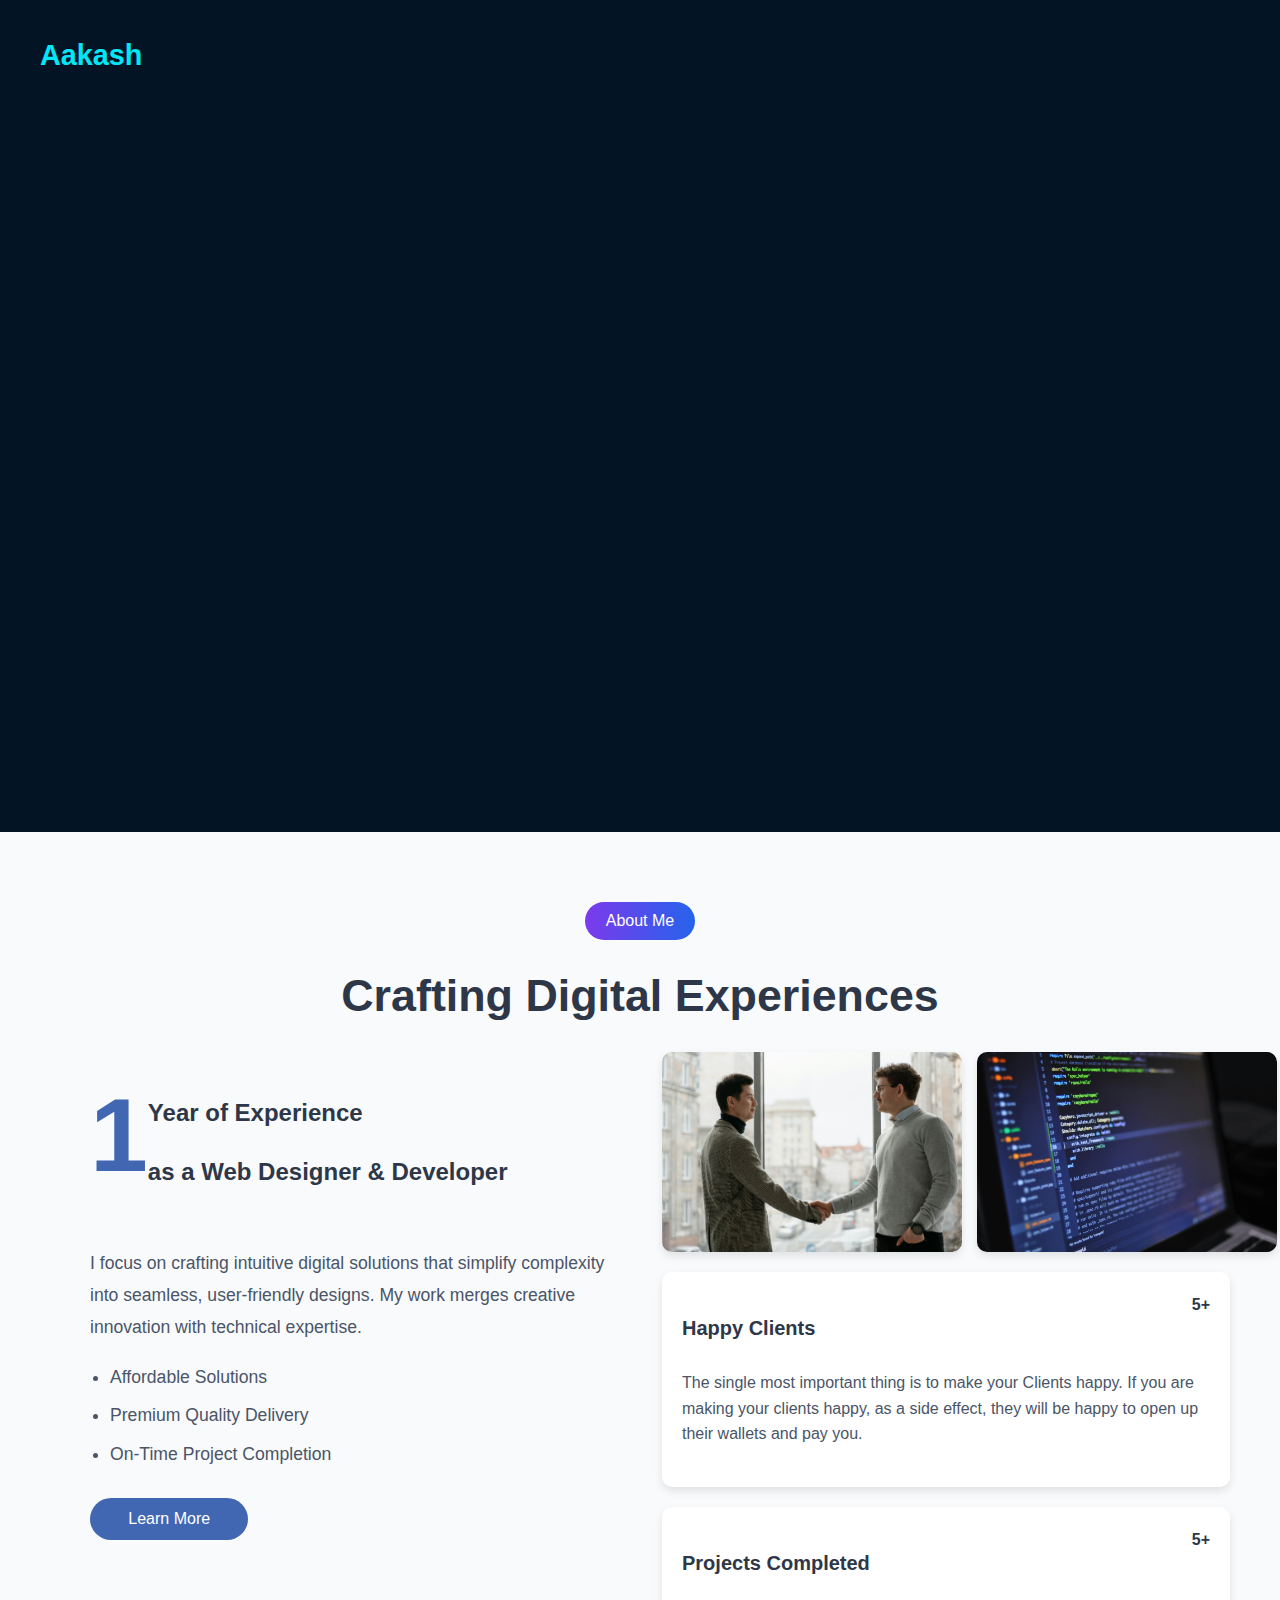
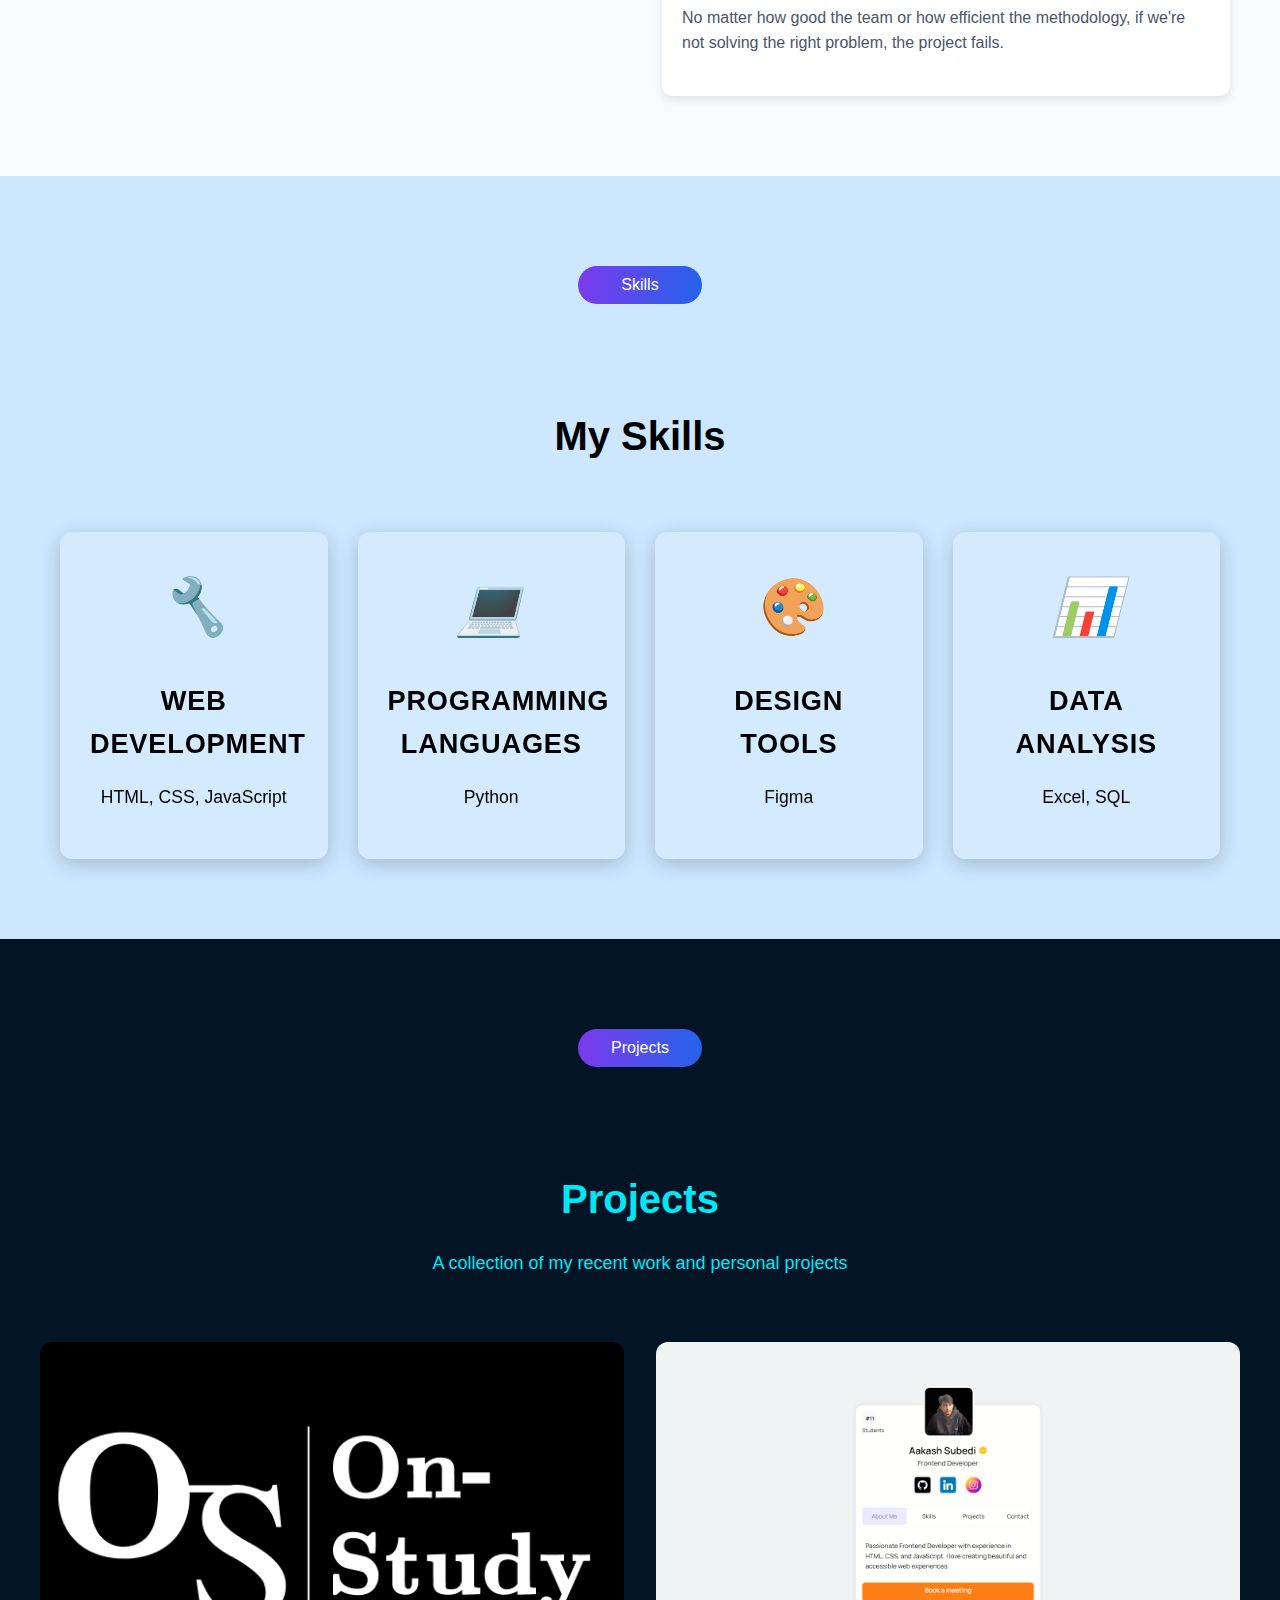
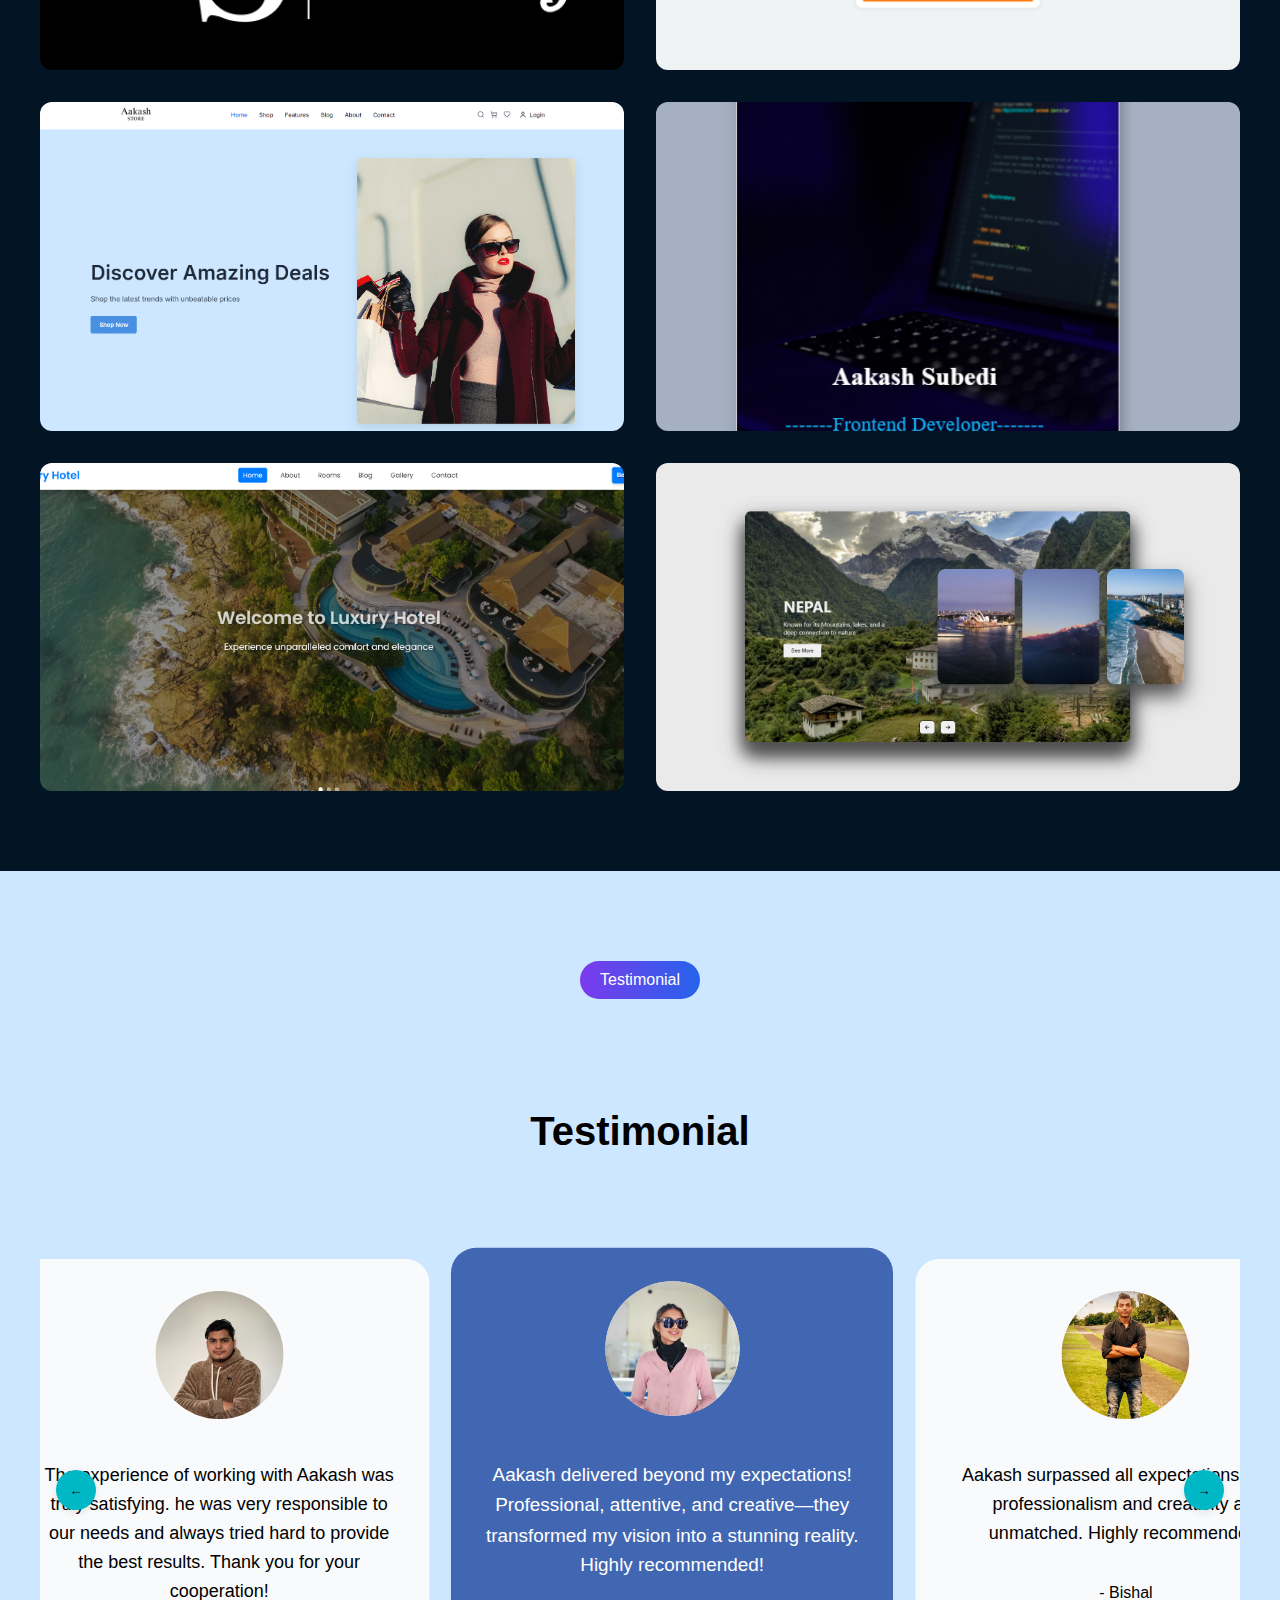
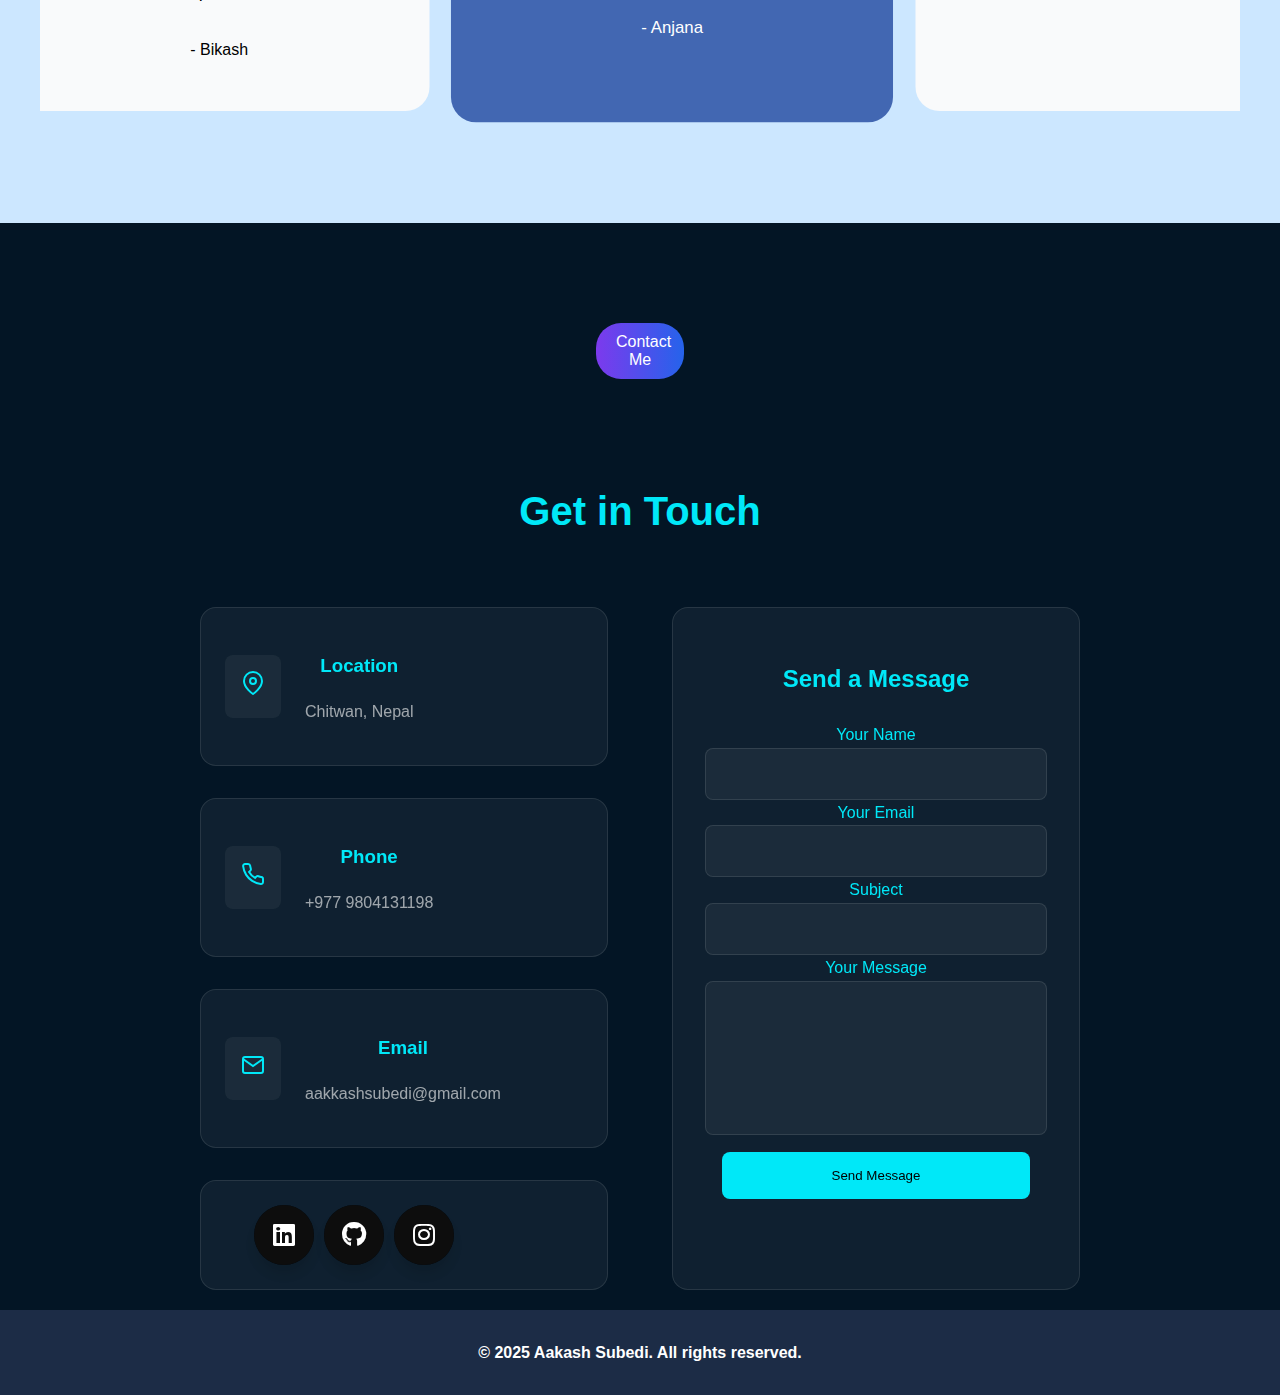
==== index.html @ f98162eb "update project3" ====
<!DOCTYPE html>
<html lang="en">

<head>
    <meta charset="UTF-8">
    <meta name="viewport" content="width=device-width, initial-scale=1.0">
    <title>Portfolio - Aakash Subedi</title>
    <link rel="stylesheet" href="styles.css">
    <link href="https://cdnjs.cloudflare.com/ajax/libs/font-awesome/5.10.0/css/all.min.css" rel="stylesheet">
    <link href="https://cdn.jsdelivr.net/npm/bootstrap-icons@1.4.1/font/bootstrap-icons.css" rel="stylesheet">
    <link rel="stylesheet" href="https://cdnjs.cloudflare.com/ajax/libs/font-awesome/5.15.3/css/all.min.css" />
</head>

<body>
    <!-- Header Section -->
    <header class="container">
        <div class="page-header">
            <div class="logo">
                <a href="#"><span style="color: #00E8F8">Aakash</span></a>
            </div>

            <!-- Mobile Menu Toggle -->
            <input type="checkbox" id="click" class="menu-toggle">
            <label for="click" class="mainicon">
                <div class="menu">
                    <i class='bx bx-menu'></i>
                </div>
            </label>

            <!-- Navigation Menu -->
            <ul class="nav-links">
                <li><a href="index.html" class="active" style="--navAni:1">Home</a></li>
                <li><a href="#about" style="--navAni:2">About</a></li>
                <li><a href="#skills" style="--navAni:3">Skills</a></li>
                <li><a href="#project" style="--navAni:4">Projects</a></li>
                <li><a href="#contact" style="--navAni:5">Contact</a></li>
            </ul>

            <!-- Work with Me Button -->
            <a href="work.html">
                <button class="workbutton">Work with Me</button>
            </a>
        </div>
    </header>

    <!-- Home Section -->
    <section class="container">
        <div class="main">
            <div class="images">
                <img src="images/me.png" alt="Aakash Subedi" class="img-w">
                <span class="bg-effect-1"></span>
            </div>
            <div class="detail">
                <h3>Hi, I'm</h3>
                <h1><span style="color:#00E8F8;">Aakash Subedi</span></h1>
                <p class="intro-text">'I'm Creative Web Developer and Designer from Chitwan, Nepal working in web
                    development. I enjoy turning complex problems into simple, beautiful and intuitive designs.</p>
                <p class="intro-text">My aim is to bring across your message and identity in the most creative way.</p>
                <div class="social">
                    <a href="https://github.com/aakashsubedi" target="_blank" title="Github"><i
                            class="bi bi-github"></i></a>
                    <a href="https://www.instagram.com/aakashsubedi_/" target="_blank" title="Instagram"><i
                            class="bi bi-instagram"></i></a>
                    <a href="https://www.linkedin.com/in/aakashsubedi" target="_blank" title="LinkedIn"><i
                            class="bi bi-linkedin"></i></a>
                    <a href="https://www.facebook.com/aakashsubedi11" target="_blank" title="Facebook"><i
                            class="bi bi-facebook"></i></a>
                    <!-- <a href="https://www.youtube.com/@aakashsubedi9209" target="_blank" title="YouTube"><i
                            class="bi bi-youtube"></i></a> -->
                </div>
                <a href="work.html" class="workbutton">Let's Work Together</a>
            </div>
        </div>
    </section>


    <!-- About Section -->
    <section id="about" class="about-section">
        <div class="abt-container">
            <div class="text-center">
                <button class="abt-button">About Me</button>
            </div>
            <h1 class="text-center">Crafting Digital Experiences</h1>
            <div class="flex">
                <div class="half-width">
                    <div class="experience">
                        <span>1</span>
                        <div>
                            <h2>Year of Experience</h2>
                            <h2>as a Web Designer & Developer</h2>
                        </div>
                    </div>
                    <p class="abt-p">I focus on crafting intuitive digital solutions that
                        simplify complexity into seamless, user-friendly designs. My work merges creative innovation
                        with technical expertise.</p>
                    <ul class="list">
                        <li>Affordable Solutions</li>
                        <li>Premium Quality Delivery</li>
                        <li>On-Time Project Completion</li>
                    </ul>
                    <a href="learnmore.html" target="_blank"><button class="btn-black">Learn More</button></a>
                </div>
                <div class="half-width">
                    <div class="image-container">
                        <img src="images/about/about1.jpg" alt="about1">
                        <img src="images/about/about2.jpg" alt="about2">
                    </div>
                    <div class="card">
                        <div class="flex justify-between">
                            <h3>Happy Clients</h3>
                            <span class="font-bold">5+</span>
                        </div>
                        <p class="abt-p">The single most important thing is to make your Clients happy. If you are
                            making your clients happy, as a side effect, they will be happy to open up their wallets and
                            pay you.</p>
                    </div>
                    <div class="card">
                        <div class="flex justify-between">
                            <h3>Projects Completed</h3>
                            <span class="font-bold">5+</span>
                        </div>
                        <p class="abt-p">No matter how good the team or how efficient the methodology, if we're not
                            solving the right problem, the project fails.</p>
                    </div>
                </div>
            </div>
        </div>
    </section>


    <!-- Skills Section -->
    <section id="skills" class="skills-section">
        <div class="text-center">
            <button class="abt-button">Skills</button>
        </div>
        <div class="container">
            <div class="header">
                <h2> My Skills
                </h2>
            </div>
            <div class="skills-container">
                <div class="skill-item">
                    <i class="skill-icon">🔧</i>
                    <h3 class="skill-title">Web Development</h3>
                    <p class="skill-description">HTML, CSS, JavaScript</p>
                </div>
                <div class="skill-item">
                    <i class="skill-icon">💻</i>
                    <h3 class="skill-title">Programming Languages</h3>
                    <p class="skill-description">Python</p>
                </div>
                <div class="skill-item">
                    <i class="skill-icon">🎨</i>
                    <h3 class="skill-title">Design Tools</h3>
                    <p class="skill-description">Figma</p>
                </div>
                <div class="skill-item">
                    <i class="skill-icon">📊</i>
                    <h3 class="skill-title">Data Analysis</h3>
                    <p class="skill-description">Excel, SQL</p>
                </div>
            </div>
    </section>

    <!-- projects -->
    <section id="project" class="project-section">
        <div class="text-center">
            <button class="abt-button">Projects</button>
        </div>
        <div class="container">
            <div class="header">
                <h2> <span style="color:#00E8F8;">Projects</span></h2>
                <p> <span style="color:#00E8F8;">A collection of my recent work and personal projects</span></p>
            </div>

            <div class="projects-grid">
                <!-- Project 1 -->
                <div class="project-card">
                    <div class="project-image">
                        <img src="images/project/project1.png" alt="Project One">
                        <div class="project-overlay">
                            <h3 class="project-title">Logo</h3>
                            <p class="project-description">Logo design for e-learning website.</p>
                            <a href="#" target="_blank" rel="noopener noreferrer" class="project-link">
                                View Project
                                <svg class="external-link-icon" viewBox="0 0 24 24" fill="none" stroke="currentColor"
                                    stroke-width="2">
                                    <path d="M18 13v6a2 2 0 0 1-2 2H5a2 2 0 0 1-2-2V8a2 2 0 0 1 2-2h6"></path>
                                    <polyline points="15 3 21 3 21 9"></polyline>
                                    <line x1="10" y1="14" x2="21" y2="3"></line>
                                </svg>
                            </a>
                        </div>
                    </div>
                </div>

                <!-- Project 2 -->
                <div class="project-card">
                    <div class="project-image">
                        <img src="images/project/project2.png" alt="Project Two">
                        <div class="project-overlay">
                            <h3 class="project-title">Profile Card</h3>
                            <p class="project-description">A profile card that explain about me!</p>
                            <a href="https://aakashsubedi.github.io/ProfileCard/" target="_blank"
                                rel="noopener noreferrer" class="project-link">
                                View Project
                                <svg class="external-link-icon" viewBox="0 0 24 24" fill="none" stroke="currentColor"
                                    stroke-width="2">
                                    <path d="M18 13v6a2 2 0 0 1-2 2H5a2 2 0 0 1-2-2V8a2 2 0 0 1 2-2h6"></path>
                                    <polyline points="15 3 21 3 21 9"></polyline>
                                    <line x1="10" y1="14" x2="21" y2="3"></line>
                                </svg>
                            </a>
                        </div>
                    </div>
                </div>

                <!-- Project 3 -->
                <div class="project-card">
                    <div class="project-image">
                        <img src="images/project/project3.png" alt="Project Three">
                        <div class="project-overlay">
                            <h3 class="project-title">E-Commerce Website</h3>
                            <p class="project-description">A E-Commerce website</p>
                            <a href="https://aakashsubedi.github.io/E-commerce/" target="_blank" rel="noopener noreferrer" class="project-link">
                                View Project
                                <svg class="external-link-icon" viewBox="0 0 24 24" fill="none" stroke="currentColor"
                                    stroke-width="2">
                                    <path d="M18 13v6a2 2 0 0 1-2 2H5a2 2 0 0 1-2-2V8a2 2 0 0 1 2-2h6"></path>
                                    <polyline points="15 3 21 3 21 9"></polyline>
                                    <line x1="10" y1="14" x2="21" y2="3"></line>
                                </svg>
                            </a>
                        </div>
                    </div>
                </div>

                <!-- Project 4 -->
                <div class="project-card">
                    <div class="project-image">
                        <img src="images/project/project4.png" alt="Project Four">
                        <div class="project-overlay">
                            <h3 class="project-title">Flip Card</h3>
                            <p class="project-description">A flippiing card with hover effect.</p>
                            <a href="https://aakashsubedi.github.io/FlipCard/" target="_blank" rel="noopener noreferrer"
                                class="project-link">
                                View Project
                                <svg class="external-link-icon" viewBox="0 0 24 24" fill="none" stroke="currentColor"
                                    stroke-width="2">
                                    <path d="M18 13v6a2 2 0 0 1-2 2H5a2 2 0 0 1-2-2V8a2 2 0 0 1 2-2h6"></path>
                                    <polyline points="15 3 21 3 21 9"></polyline>
                                    <line x1="10" y1="14" x2="21" y2="3"></line>
                                </svg>
                            </a>
                        </div>
                    </div>
                </div>

                <!-- Project 5 -->
                <div class="project-card">
                    <div class="project-image">
                        <img src="images/project/project5.png" alt="Project Four">
                        <div class="project-overlay">
                            <h3 class="project-title"> Luxuary Hotel Website </h3>
                            <p class="project-description">A luxurious hotels website.</p>
                            <a href="https://aakashsubedi.github.io/Hotel-Web/" target="_blank"
                                rel="noopener noreferrer" class="project-link">
                                View Project
                                <svg class="external-link-icon" viewBox="0 0 24 24" fill="none" stroke="currentColor"
                                    stroke-width="2">
                                    <path d="M18 13v6a2 2 0 0 1-2 2H5a2 2 0 0 1-2-2V8a2 2 0 0 1 2-2h6"></path>
                                    <polyline points="15 3 21 3 21 9"></polyline>
                                    <line x1="10" y1="14" x2="21" y2="3"></line>
                                </svg>
                            </a>
                        </div>
                    </div>
                </div>

                <!-- Project 6 -->
                <div class="project-card">
                    <div class="project-image">
                        <img src="images/project/project6.png" alt="Project Four">
                        <div class="project-overlay">
                            <h3 class="project-title">Image Gallery</h3>
                            <p class="project-description">A Image gallery with full view effect.</p>
                            <a href="https://aakashsubedi.github.io/imageGalllery/" target="_blank"
                                rel="noopener noreferrer" class="project-link">
                                View Project
                                <svg class="external-link-icon" viewBox="0 0 24 24" fill="none" stroke="currentColor"
                                    stroke-width="2">
                                    <path d="M18 13v6a2 2 0 0 1-2 2H5a2 2 0 0 1-2-2V8a2 2 0 0 1 2-2h6"></path>
                                    <polyline points="15 3 21 3 21 9"></polyline>
                                    <line x1="10" y1="14" x2="21" y2="3"></line>
                                </svg>
                            </a>
                        </div>
                    </div>
                </div>


            </div>
        </div>
    </section>
    <!-- projects end -->


    <!-- Testimonial -->
    <section id="testimonial" class="testimonial-section">
        <div class="container">
            <div class="text-center">
                <button class="abt-button">Testimonial</button>
            </div>
            <div class="header">
                <h2> Testimonial
                </h2>
            </div>
            <div class="testimonials-container">
                <div class="testimonials-grid">
                    <div class="testimonial-card">
                        <div class="testimonial-image">
                            <img src="images/testimonial/Testimonial1.jpeg" alt="testimonial">
                        </div>
                        <p class="testimonial-text">The experience of working with Aakash was truly satisfying. he was
                            very
                            responsible to our needs and always tried hard to provide the best results. Thank you for
                            your
                            cooperation!</p>
                        <p class="testimonial-author">- Bikash</p>
                    </div>
                    <div class="testimonial-card active">
                        <div class="testimonial-image">
                            <img src="images/testimonial/Testimonial2.jpg" alt="testimonia2">
                        </div>
                        <p class="testimonial-text">Aakash delivered beyond my expectations! Professional, attentive,
                            and
                            creative—they transformed my vision into a stunning reality. Highly recommended!</p>
                        <p class="testimonial-author">- Anjana</p>
                    </div>
                    <div class="testimonial-card">
                        <div class="testimonial-image">
                            <img src="images/testimonial/Testimonial3.jpg" alt="testimonial3">
                        </div>
                        <p class="testimonial-text">Aakash surpassed all expectations! Their professionalism and
                            creativity
                            are unmatched. Highly recommended!</p>
                        <p class="testimonial-author">- Bishal</p>
                    </div>
                    <div class="testimonial-card">
                        <div class="testimonial-image">
                            <img src="images/testimonial/Testimonial4.jpg" alt="testimonial4">
                        </div>
                        <p class="testimonial-text">Wow! I'm truly blown away by your service! It exceeded all my
                            expectations and delivered outstanding results. Highly recommend to anyone looking for
                            top-notch
                            quality and impeccable service!</p>
                        <p class="testimonial-author">- Sarah</p>
                    </div>
                    <div class="testimonial-card">
                        <div class="testimonial-image">
                            <img src="images/testimonial/Testimonial5.jpg" alt="testimonial5">
                        </div>
                        <p class="testimonial-text">The experience of working with Aakash was truly satisfying. he was
                            very
                            responsible to our needs and always tried hard to provide the best results. Thank you for
                            your
                            cooperation!</p>
                        <p class="testimonial-author">- John Doe</p>
                    </div>
                </div>
                <div class="slider-controls">
                    <button class="slider-button prev">←</button>
                    <button class="slider-button next">→</button>
                </div>
            </div>


    </section>
    <!-- Testimonial end -->

    <!-- contactMe -->
    <section id="contact" class="contact-section">
        <div class="text-center">
            <button class="abt-button" style="margin-top: 100px;">Contact Me</button>
        </div>
        <div class="container">
            <div class="header">
                <h2> <span style="color:#00E8F8;">Get in Touch</span></h2>
            </div>
            <div class="content">
                <div class="contact-info">
                    <div class="info-card">
                        <div class="icon-wrapper">
                            <svg fill="none" height="24" stroke="currentColor" stroke-width="2" viewBox="0 0 24 24"
                                width="24">
                                <path d="M21 10c0 7-9 13-9 13s-9-6-9-13a9 9 0 0 1 18 0z"></path>
                                <circle cx="12" cy="10" r="3"></circle>
                            </svg>
                        </div>
                        <div>
                            <h3>Location</h3>
                            <p style="color: rgba(255,255,255,0.6)">Chitwan, Nepal</p>
                        </div>
                    </div>

                    <div class="info-card">
                        <div class="icon-wrapper">
                            <svg fill="none" height="24" stroke="currentColor" stroke-width="2" viewBox="0 0 24 24"
                                width="24">
                                <path
                                    d="M22 16.92v3a2 2 0 0 1-2.18 2 19.79 19.79 0 0 1-8.63-3.07 19.5 19.5 0 0 1-6-6 19.79 19.79 0 0 1-3.07-8.67A2 2 0 0 1 4.11 2h3a2 2 0 0 1 2 1.72 12.84 12.84 0 0 0 .7 2.81 2 2 0 0 1-.45 2.11L8.09 9.91a16 16 0 0 0 6 6l1.27-1.27a2 2 0 0 1 2.11-.45 12.84 12.84 0 0 0 2.81.7A2 2 0 0 1 22 16.92z">
                                </path>
                            </svg>
                        </div>
                        <div>
                            <h3>Phone</h3>
                            <p style="color: rgba(255,255,255,0.6)">+977 9804131198</p>
                        </div>
                    </div>

                    <div class="info-card">
                        <div class="icon-wrapper">
                            <svg fill="none" height="24" stroke="currentColor" stroke-width="2" viewBox="0 0 24 24"
                                width="24">
                                <path d="M4 4h16c1.1 0 2 .9 2 2v12c0 1.1-.9 2-2 2H4c-1.1 0-2-.9-2-2V6c0-1.1.9-2 2-2z">
                                </path>
                                <polyline points="22,6 12,13 2,6"></polyline>
                            </svg>
                        </div>
                        <div>
                            <h3>Email</h3>
                            <p style="color: rgba(255,255,255,0.6)">aakkashsubedi@gmail.com</p>
                        </div>
                    </div>


                    <div class="info-card">
                        <div class="social-icon-wrapper">
                            <path d="M4 4h16c1.1 0 2 .9 2 2v12c0 1.1-.9 2-2 2H4c-1.1 0-2-.9-2-2V6c0-1.1.9-2 2-2z">
                            </path>
                            <polyline points="22,6 12,13 2,6"></polyline>
                            </svg>
                        </div>
                        <div>
                            <div class="social-wrapper">

                                <div class="social-button">
                                    <div class="social-icon">
                                        <a href="https://www.linkedin.com/in/aakashsubedi" target="_blank"><i
                                                class="fab fa-linkedin" style="color: white;"></i></a>
                                    </div>
                                    <span>Linkedin</span>
                                </div>
                                <div class="social-button">
                                    <div class="social-icon">
                                        <a href="https://github.com/aakashsubedi" target="_blank"
                                            title="Aakash Subedi's Github Page"><i class="fab fa-github"
                                                style="color: white;"></i></a>

                                    </div>
                                    <span>Github</span>
                                </div>
                                <div class="social-button">
                                    <div class="social-icon">
                                        <a href="https://www.instagram.com/aakashsubedi_" target="_blank"> <i
                                                class="fab fa-instagram" style="color: rgb(255, 255, 255);"></i></a>
                                    </div>
                                    <span>Instagram</span>
                                </div>
                            </div>
                        </div>
                    </div>
                </div>

                <div class="form-container">
                    <h2>Send a Message</h2>
                    <form id="contactForm">
                        <div class="input-wrapper">
                            <label for="name">Your Name</label>
                            <input type="text" id="name" required>
                        </div>
                        <div class="input-wrapper">
                            <label for="email">Your Email</label>
                            <input type="email" id="email" required>
                        </div>
                        <div class="input-wrapper">
                            <label for="subject">Subject</label>
                            <input type="text" id="subject" required>
                        </div>
                        <div class="input-wrapper">
                            <label for="message">Your Message</label>
                            <textarea id="message" required></textarea>
                        </div>
                        <button type="submit">Send Message</button>
                    </form>
                </div>
            </div>

            <!-- Success message -->
            <div class="success-message">Message sent successfully!</div>
        </div>
        </div>
    </section>
    <!-- contactMe end -->


    <footer>
        <div class="footercontainer">
            <div class="copyright">
                &copy; 2025 Aakash Subedi. All rights reserved.
            </div>
        </div>
    </footer>


    <script>


        // <!-- Testimonial -->
        document.addEventListener('DOMContentLoaded', function () {
            const slider = document.querySelector('.testimonials-grid');
            const cards = document.querySelectorAll('.testimonial-card');
            const prevButton = document.querySelector('.prev');
            const nextButton = document.querySelector('.next');
            let currentIndex = 1; // Start with middle card active

            // Calculate initial offset to center the active card
            function calculateOffset(index) {
                const cardWidth = cards[0].offsetWidth;
                const gap = 32; // 2rem gap
                const containerWidth = slider.parentElement.offsetWidth;
                const totalCardWidth = cardWidth + gap;

                // Calculate the offset needed to center the active card
                const centerOffset = (containerWidth - cardWidth) / 2;
                return -(index * totalCardWidth - centerOffset);
            }

            function updateSlide() {
                const offset = calculateOffset(currentIndex);
                slider.style.transform = `translateX(${offset}px)`;

                // Update active state
                cards.forEach((card, index) => {
                    if (index === currentIndex) {
                        card.classList.add('active');
                    } else {
                        card.classList.remove('active');
                    }
                });

                // Update button states
                prevButton.disabled = currentIndex === 0;
                nextButton.disabled = currentIndex === cards.length - 1;
            }

            prevButton.addEventListener('click', () => {
                if (currentIndex > 0) {
                    currentIndex--;
                    updateSlide();
                }
            });

            nextButton.addEventListener('click', () => {
                if (currentIndex < cards.length - 1) {
                    currentIndex++;
                    updateSlide();
                }
            });

            // Handle window resize
            window.addEventListener('resize', () => {
                updateSlide();
            });

            // Initial setup
            updateSlide();
        });
        // <!-- Testimonial ends -->



        // contact
        document.getElementById('contactForm').addEventListener('submit', function (e) {
            e.preventDefault();
            const successMessage = document.querySelector('.success-message');
            successMessage.style.display = 'block';
            setTimeout(() => {
                successMessage.style.display = 'none';
            }, 3000);
            this.reset();
        });
        // contact ends

    </script>

</body>

</html>
---- styles.css ----
/* General Styles */
:root {
    --primary-color: #00E8F8;
    --primary-dark: #00b8c5;
    --light-white: #f0f0f0;
    --common-white: #ffffff;
    --dark-bg: #031525;
    --light-bg: #e2e8ec;
}

body {
    font-family: 'Poppins', sans-serif;
    color: var(--common-white);
    line-height: 1.6;
    margin: 0;
    padding: 0;
    background-color: var(--dark-bg);
}

.container {
    max-width: 1200px;
    margin: 0 auto;
}

/* Header Styles */
.page-header {
    display: flex;
    justify-content: space-between;
    align-items: center;
    padding: 1rem 0;
    position: relative;
}

.logo a {
    font-size: 1.8rem;
    font-weight: 700;
    text-decoration: none;
    color: var(--common-white);
}

.logo a span {
    color: var(--primary-color);
}

/* Navigation Menu */
.nav-links {
    display: flex;
    list-style: none;
    margin: 0;
    padding: 0;
}

.nav-links li {
    margin: 0 1rem;
}

.nav-links a {
    text-decoration: none;
    color: var(--common-white);
    font-size: 1rem;
    font-weight: 500;
    position: relative;
    padding: 0.5rem 0;
    opacity: 0;
    animation: fadeInDown 0.5s ease forwards;
    animation-delay: calc(0.2s * var(--navAni));
}

.nav-links a::after {
    content: '';
    position: absolute;
    width: 0;
    height: 2px;
    background: var(--primary-color);
    bottom: 0;
    left: 0;
    transition: width 0.3s ease;
}

.nav-links a:hover::after {
    width: 100%;
}

.nav-links a.active {
    color: var(--primary-color);
}

/* Social Icons */
.social {
    display: flex;
    flex-wrap: wrap;
    gap: 1.4rem;
    margin-top: 2rem;
    margin-bottom: 2rem;
}

.social a {
    display: grid;
    place-items: center;
    text-decoration: none;
    color: var(--primary-color);
    border: 1.6px solid var(--primary-color);
    font-size: 1.5rem;
    border-radius: 50%;
    padding: 0.5rem;
    text-align: center;
    opacity: 0;
    animation: SocialAni 1s ease forwards;
    animation-delay: calc(0.2s * var(--socialAni));
    transition: all 0.3s ease;
}

.social a:hover {
    color: var(--dark-bg);
    background-color: var(--primary-color);
    box-shadow: 0 0 20px var(--primary-color);
}


/* Work Button */
.workbutton {
    background-color: var(--primary-color);
    border: none;
    color: var(--dark-bg);
    padding: 0.8rem 1.5rem;
    font-size: 1rem;
    font-weight: 600;
    border-radius: 5px;
    cursor: pointer;
    transition: all 0.3s ease;
    opacity: 0;
    animation: fadeIn 0.5s ease forwards;
    animation-delay: 1s;
    margin-top: 1rem;
    text-decoration: none;
}

.workbutton:hover {
    background-color: var(--primary-dark);
    box-shadow: 0 0 15px var(--primary-color);
}

/* Mobile Menu Toggle */
.menu-toggle {
    display: none;
}

.mainicon {
    display: none;
    cursor: pointer;
}

.mainicon .menu i {
    font-size: 2rem;
    color: var(--common-white);
}

.main {
    padding: 6rem 0;
    display: grid;
    grid-template-columns: repeat(auto-fit, minmax(350px, 1fr));
    gap: 4rem;
    align-items: center;
}

.main h3 {
    color: var(--common-white);
    font-size: 1.5rem;
    opacity: 0;
    animation: topSideAni 1s ease forwards;
}

.main h1 {
    color: var(--common-white);
    font-size: 4rem;
    font-weight: 600;
    opacity: 0;
    animation: leftSideAni 1s ease forwards;
    animation-delay: 0.5s;
}

.main h1 span {
    color: var(--primary-color);
}

.intro-text {
    font-size: 1.1rem;
    line-height: 1.8;
    opacity: 0;
    animation: fadeIn 1s ease forwards;
    animation-delay: 1s;
}

/* Images Section */
.images {
    position: relative;
    border-radius: 15px;
    width: 100%;
    max-width: 450px;
    overflow: hidden;
    background: linear-gradient(145deg, var(--light-bg), var(--dark-bg));
    box-shadow: 5px 5px 15px rgba(0, 0, 0, 0.3), -5px -5px 15px rgba(255, 255, 255, 0.1);
    border-top: 2px solid var(--primary-color);
    opacity: 0;
    animation: imageAni 1s ease forwards;
    animation-delay: 1.5s;
}

.images img {
    width: 100%;
    height: auto;
    display: block;
    border-radius: 15px;
}

.bg-effect-1 {
    position: absolute;
    top: 0;
    left: 0;
    width: 100%;
    height: 100%;
    background: radial-gradient(circle, rgba(0, 232, 248, 0.2) 10%, transparent 70%);
    animation: pulse 3s infinite;
}

/* Social Icons */
.social {
    display: flex;
    flex-wrap: wrap;
    gap: 1.4rem;
    margin-top: 2rem;
}

.social a {
    display: grid;
    place-items: center;
    text-decoration: none;
    color: var(--primary-color);
    border: 1.6px solid var(--primary-color);
    font-size: 1.5rem;
    border-radius: 50%;
    padding: 0.5rem;
    text-align: center;
    opacity: 0;
    animation: SocialAni 1s ease forwards;
    animation-delay: calc(0.2s * var(--socialAni));
    transition: all 0.3s ease;
}

.social a:hover {
    color: var(--dark-bg);
    background-color: var(--primary-color);
    box-shadow: 0 0 20px var(--primary-color);
}

/* Animations */
@keyframes fadeInDown {
    0% {
        opacity: 0;
        transform: translateY(-20px);
    }

    100% {
        opacity: 1;
        transform: translateY(0);
    }
}

@keyframes fadeIn {
    0% {
        opacity: 0;
    }

    100% {
        opacity: 1;
    }
}

@keyframes topSideAni {
    0% {
        transform: translateY(-50px);
        opacity: 0;
    }

    100% {
        transform: translateY(0);
        opacity: 1;
    }
}

@keyframes leftSideAni {
    0% {
        transform: translateX(-100px);
        opacity: 0;
    }

    100% {
        transform: translateX(0);
        opacity: 1;
    }
}

@keyframes imageAni {
    0% {
        transform: translateX(100px);
        opacity: 0;
    }

    100% {
        transform: translateX(0);
        opacity: 1;
    }
}

@keyframes SocialAni {
    0% {
        transform: translateY(50px);
        opacity: 0;
    }

    100% {
        transform: translateY(0);
        opacity: 1;
    }
}

@keyframes pulse {
    0% {
        transform: scale(0.9);
        opacity: 0.7;
    }

    50% {
        transform: scale(1.1);
        opacity: 0.3;
    }

    100% {
        transform: scale(0.9);
        opacity: 0.7;
    }
}

/* Responsive Design */
@media (max-width: 768px) {
    .mainicon {
        display: block;
    }

    .nav-links {
        display: none;
        flex-direction: column;
        position: absolute;
        top: 100%;
        left: 0;
        width: 100%;
        background: var(--dark-bg);
        padding: 1rem 0;
        z-index: 1000;
    }

    .nav-links li {
        margin: 0.5rem 0;
        text-align: center;
    }

    .menu-toggle:checked~.nav-links {
        display: flex;
    }

    .workbutton {
        display: none;
    }
}


/* About Section */
/* About Section */
.about-section {
    background-color: #f9fafb; /* Light background for a clean look */
    padding: 60px 0;
}

.abt-container {
    max-width: 1100px;
    margin: 0 auto;
    padding: 0 20px;
}

.text-center {
    text-align: center;
    color: #2d3748; /* Darker text for better readability */
}

.abt-p {
    color: #4a5568; /* Slightly lighter text for paragraphs */
    font-size: 1.1rem;
    line-height: 1.8;
    font-weight: 400;
    margin-bottom: 20px;
}

.abt-button {
     background: linear-gradient(to right, #7c3aed, #2563eb);
    ; /* Matching the section theme */
    color: #ffffff;
    padding: 10px 20px;
    border-radius: 25px;
    border: none;
    cursor: pointer;
    font-size: 1rem;
    font-weight: 500;
    transition: background-color 0.3s ease;
    width: 10%;
}

.abt-button:hover {
    background-color: #365899; /* Darker shade on hover */
}

h1 {
    font-size: 2.8rem;
    font-weight: 700;
    color: #2d3748;
    margin: 20px 0;
}

.font-bold {
    color: #2d3748;
    font-weight: 700;
}

.flex {
    display: flex;
    flex-wrap: wrap;
    justify-content: space-between;
    align-items: flex-start; /* Align items to the top */
    gap: 20px; /* Add gap between flex items */
}

.flex-column {
    flex-direction: column;
}

.half-width {
    width: 48%;
}

.experience {
    display: flex;
    align-items: center;
    margin-bottom: 30px;
}

.experience span {
    font-size: 6.5rem;
    font-weight: 700;
    color: #4267B2; /* Accent color for numbers */
}

.experience div h2 {
    font-size: 1.5rem;
    font-weight: 600;
    color: #2d3748;
    margin-bottom: 5px;
}

.experience div p {
    color: #4a5568;
    font-size: 1rem;
    font-weight: 400;
}

.list {
    padding-left: 20px;
    margin-bottom: 20px;
}

.list li {
    margin-bottom: 10px;
    color: #4a5568;
    font-size: 1.1rem;
    line-height: 1.6;
}

.btn-black {
    background-color: #4267B2; /* Matching the button theme */
    color: white;
    padding: 12px 24px;
    border-radius: 25px;
    border: none;
    cursor: pointer;
    font-size: 1rem;
    font-weight: 500;
    width: 30%;
    transition: background-color 0.3s ease;
}

.btn-black:hover {
    background-color: #365899; /* Darker shade on hover */
}

.image-container {
    display: flex;
    gap: 15px;
    margin-bottom: 20px;
}

.image-container img {
    width: 100%;
    max-width: 300px;
    border-radius: 10px;
    box-shadow: 0 4px 8px rgba(0, 0, 0, 0.1);
    transition: transform 0.3s ease;
}

.image-container img:hover {
    transform: scale(1.05); /* Slight zoom on hover */
}

.card {
    background-color: #ffffff;
    box-shadow: 0 4px 8px rgba(0, 0, 0, 0.1);
    border-radius: 10px;
    padding: 20px;
    margin-bottom: 20px;
    width: 100%;
    transition: transform 0.3s ease;
}

.card:hover {
    transform: translateY(-5px); /* Lift card on hover */
}

.card h3 {
    font-size: 1.25rem;
    font-weight: 600;
    color: #2d3748;
    margin-bottom: 10px;
}

.card p {
    color: #4a5568;
    font-size: 1rem;
    line-height: 1.6;
}

@media screen and (max-width: 768px) {
    .flex {
        flex-direction: column;
    }

    .half-width {
        width: 100%;
    }

    .image-container {
        flex-direction: column;
    }

    h1 {
        font-size: 2.2rem;
    }

    .experience span {
        font-size: 3rem;
    }
}
/* About Section ends*/







/* Skills Section */
.skills-section {
    padding: 80px 20px;
    background: #CCE7FF;
    color: #000000;
    text-align: center;
}

.skill-button {
    background-color: #000000;
    color: #ffffff;
    padding: 8px 16px;
    border-radius: 20px;
    border: none;
    cursor: pointer;
    width: 5%;
}
.skills-container {
    display: grid;
    grid-template-columns: repeat(auto-fit, minmax(250px, 1fr));
    gap: 30px;
    max-width: 1200px;
    margin: 0 auto;
    padding: 0 20px;
}

.skill-item {
    background: rgba(255, 255, 255, 0.15);
    padding: 30px;
    border-radius: 12px;
    box-shadow: 0 5px 20px rgba(0, 0, 0, 0.2);
    transition: all 0.3s ease;
    backdrop-filter: blur(10px);
}

.skill-item:hover {
    transform: translateY(-10px);
    box-shadow: 0 10px 25px rgba(0, 0, 0, 0.3);
    background: rgba(255, 255, 255, 0.2);
}

.skill-icon {
    font-size: 3.5rem;
    margin-bottom: 15px;
    transition: transform 0.3s ease-in-out;
}

.skill-item:hover .skill-icon {
    transform: rotate(15deg) scale(1.1);
}

.skill-title {
    font-size: 1.7rem;
    font-weight: 600;
    margin-bottom: 10px;
    text-transform: uppercase;
    letter-spacing: 0.8px;
}

.skill-description {
    font-size: 1.1rem;
    color: #000000;
    line-height: 1.6;
}

/* Responsive Design */
@media (max-width: 768px) {
    .nav-links {
        display: none;
        flex-direction: column;
        position: absolute;
        top: 100%;
        left: 0;
        width: 100%;
        background: var(--dark-bg);
        padding: 1rem 0;
        z-index: 1000;
    }

    .menu-toggle:checked~.nav-links {
        display: flex;
    }

    .main {
        grid-template-columns: 1fr;
        text-align: center;
    }

    .skills-container {
        grid-template-columns: 1fr;
    }
}

/* project */
.header {
    text-align: center;
    margin-bottom: 4rem;
}

.project-section {
    padding: 80px 20px;
    background: #031525;
    color: #000000;
    text-align: center;
}


.project-button {
    background-color: #4267B2;
    color: #ffffff;
    padding: 8px 16px;
    border-radius: 20px;
    border: none;
    cursor: pointer;
    width: 5%;
}
.portfolio-tag {
    display: inline-block;
    background-color: rgba(255, 255, 255, 0.1);
    padding: 0.375rem 1rem;
    border-radius: 9999px;
    font-size: 0.875rem;
    font-weight: 500;
    color: rgba(255, 255, 255, 0.8);
    margin-bottom: 0.5rem;
}

.header h2 {
    font-size: 2.5rem;
    font-weight: 700;
    margin: 1rem 0;
}

.header p {
    color: rgba(255, 255, 255, 0.6);
    font-size: 1.125rem;
}

.projects-grid {
    display: grid;
    grid-template-columns: 1fr;
    gap: 2rem;
}

@media (min-width: 768px) {
    .projects-grid {
        grid-template-columns: repeat(2, 1fr);
    }
}

.project-card {
    position: relative;
    border-radius: 0.75rem;
    overflow: hidden;
    background-color: rgba(255, 255, 255, 0.05);
    backdrop-filter: blur(8px);
    transition: transform 0.3s ease;
}

.project-card:hover {
    transform: scale(1.02);
    box-shadow: 0 20px 25px -5px rgba(0, 0, 0, 0.1),
        0 10px 10px -5px rgba(0, 0, 0, 0.04);
}

.project-image {
    position: relative;
    aspect-ratio: 16/9;
    width: 100%;
    overflow: hidden;
}

.project-image img {
    width: 100%;
    height: 100%;
    object-fit: cover;
    transition: transform 0.3s ease;
}

.project-overlay {
    position: absolute;
    inset: 0;
    background-color: rgba(0, 0, 0, 0.6);
    opacity: 0;
    transition: opacity 0.3s ease;
    display: flex;
    flex-direction: column;
    align-items: center;
    justify-content: center;
    padding: 1.5rem;
}

.project-card:hover .project-overlay {
    opacity: 1;
}

.project-title {
    font-size: 1.25rem;
    font-weight: 600;
    margin-bottom: 0.5rem;
    color: white;
}

.project-description {
    text-align: center;
    font-size: 0.875rem;
    color: rgba(255, 255, 255, 0.9);
    margin-bottom: 1rem;
}

.project-link {
    display: inline-flex;
    align-items: center;
    gap: 0.5rem;
    background-color: rgba(255, 255, 255, 0.1);
    padding: 0.5rem 1rem;
    border-radius: 9999px;
    color: white;
    text-decoration: none;
    font-size: 0.875rem;
    backdrop-filter: blur(4px);
    transition: background-color 0.3s ease;
}

.project-link:hover {
    background-color: rgba(255, 255, 255, 0.2);
}

.external-link-icon {
    width: 1rem;
    height: 1rem;
}

/* Testimonial */

.testimonial-section {
    display: flex;
    align-items: center;
    justify-content: center;
    padding: 80px 20px;
    background: #CCE7FF;
    color: #000000;
    text-align: center;
}

.testimonial-button {
    background-color: #000000;
    color: #ffffff;
    padding: 8px 16px;
    border-radius: 20px;
    border: none;
    cursor: pointer;
    width: 10%;
}

.testimonials-container {
    display: flex;
    align-items: center;
    justify-content: center;
    padding: 2rem;
    background-color: #CCE7FF;
    max-width: 1200px;
    margin: 0 auto;
    position: relative;
    overflow: hidden;
}

.testimonials-grid {
    display: flex;
    gap: 2rem;
    transition: transform 0.5s ease;
}

.testimonial-card {
    flex: 0 0 calc(33.333% - 1.33rem);
    background-color: #f9fafb;
    padding: 2rem;
    border-radius: 1.5rem;
    display: flex;
    flex-direction: column;
    align-items: center;
    text-align: center;
    transition: all 0.3s ease;
}

.testimonial-card:hover {
    box-shadow: 0 10px 15px -3px rgba(0, 0, 0, 0.1);
}

.testimonial-card.active {
    background-color: #4267B2;
    color: white;
    transform: scale(1.05);
}

.testimonial-image {
    width: 128px;
    height: 128px;
    border-radius: 50%;
    overflow: hidden;
    margin-bottom: 1.5rem;
    background-color: #fce7f3;
}

.testimonial-image img {
    width: 100%;
    height: 100%;
    -o-object-fit: cover;
       object-fit: cover;
}

.testimonial-text {
    margin-bottom: 1rem;
    line-height: 1.6;
    font-size: 1.125rem;
    color: inherit;
}

.testimonial-author {
    font-weight: 500;
    color: inherit;
}

.slider-controls {
    position: absolute;
    top: 50%;
    left: 0;
    right: 0;
    display: flex;
    justify-content: space-between;
    transform: translateY(-50%);
    z-index: 10;
    padding: 0 1rem;
}

.slider-button {
    background-color: #00b8c5;
    border: none;
    width: 40px;
    height: 40px;
    border-radius: 50%;
    cursor: pointer;
    display: flex;
    align-items: center;
    justify-content: center;
    box-shadow: 0 2px 8px rgba(0, 0, 0, 0.1);
    transition: transform 0.3s ease;
}

.slider-button:hover {
    transform: scale(1.1);
}

.slider-button:active {
    transform: scale(0.95);
}

@media (max-width: 768px) {
    .testimonial-card {
        flex: 0 0 100%;
    }
}

/* Testimonial endss */



/* contactMe */
.contact-section {
    min-height: 100vh;
    padding: 0px 200px;
    background: rgb(3 21 37);
    color: #00E8F8;
    text-align: center;
}

.header {
    text-align: center;
    margin-bottom: 4rem;
    margin-top: 100px;
}

.header h1 {
    font-size: 2.5rem;
    margin-bottom: 1rem;
}

.header p {
    color: rgba(255, 255, 255, 0.6);
}

.content {
    display: grid;
    grid-template-columns: 1fr;
    gap: 4rem;
}

@media (min-width: 1024px) {
    .content {
        grid-template-columns: 1fr 1fr;
    }
}

.contact-info {
    display: flex;
    flex-direction: column;
    gap: 2rem;
    /* Increased gap for better spacing */
    justify-content: center;
    /* Ensuring it's centered properly */
}

.info-card {
    background: rgba(255, 255, 255, 0.05);
    backdrop-filter: blur(10px);
    border: 1px solid rgba(255, 255, 255, 0.1);
    border-radius: 1rem;
    padding: 1.5rem;
    display: flex;
    align-items: center;
    /* Centered icons and text vertically */
    gap: 1.5rem;
    transition: transform 0.3s ease-in-out;
}

.info-card:hover {
    transform: scale(1.05);
    /* Slight zoom effect on hover */
}

.icon-wrapper {
    background: rgba(255, 255, 255, 0.05);
    padding: 1rem;
    /* More padding for the icons */
    border-radius: 0.5rem;
}

.form-container {
    background: rgba(255, 255, 255, 0.05);
    backdrop-filter: blur(10px);
    border: 1px solid rgba(255, 255, 255, 0.1);
    border-radius: 1rem;
    padding: 2rem;
}

.form-container h2 {
    font-size: 1.5rem;
    margin-bottom: 1.5rem;
}

.form-group {
    display: flex;
    flex-direction: column;
    gap: 1.5rem;
    /* Increased gap between form inputs */
    margin-bottom: 1.5rem;
}

.input-wrapper {
    position: relative;
}

input,
textarea {
    width: 90%;
    padding: 1rem;
    /* Increased padding for better readability */
    background: rgba(255, 255, 255, 0.05);
    border: 1px solid rgba(255, 255, 255, 0.1);
    border-radius: 0.5rem;
    color: white;
    font-size: 1rem;
    transition: border-color 0.3s;
}

input:focus,
textarea:focus {
    outline: none;
    border-color: rgba(255, 255, 255, 0.2);
}

textarea {
    min-height: 120px;
    resize: none;
}

button {
    width: 90%;
    padding: 1rem;
    /* More padding for better clickability */
    background: #00E8F8;
    color: black;
    border: none;
    border-radius: 0.5rem;
    font-weight: 500;
    cursor: pointer;
    transition: opacity 0.3s;
    margin-top: 10px;
}

button:hover {
    opacity: 0.8;
}

.success-message {
    display: none;
    position: fixed;
    top: 50%;
    left: 50%;
    transform: translate(-50%, -50%);
    background: rgba(0, 232, 248, 0.9);
    color: #031725;
    padding: 2rem 3rem;
    border-radius: 15px;
    animation: fadeIn 0.5s ease;
    z-index: 1000;
    box-shadow: 0 10px 30px rgba(0, 0, 0, 0.3);
}

.social-links {
    background: rgba(255, 255, 255, 0.05);
    backdrop-filter: blur(10px);
    border: 1px solid rgba(255, 255, 255, 0.1);
    border-radius: 1rem;
    padding: 1.5rem;
}

.social-icons {
    display: flex;
    gap: 1rem;
    margin-top: 1rem;
}

.social-icon {
    background: rgba(255, 255, 255, 0.05);
    border-radius: 9999px;
    transition: background 0.3s;
}

.social-wrapper .social-button {
    display: inline-block;
    height: 60px;
    width: 60px;
    float: left;
    margin: 0 5px;
    overflow: hidden;
    background: #000000;
    border-radius: 50px;
    cursor: pointer;
    box-shadow: 0px 10px 10px rgba(0, 0, 0, 0.1);
    transition: all 0.3s ease-out;
}

.social-wrapper .social-button:hover {
    width: 200px;
}

.social-wrapper .social-button .social-icon {
    display: inline-block;
    height: 60px;
    width: 60px;
    text-align: center;
    border-radius: 50px;
    box-sizing: border-box;
    line-height: 60px;
    transition: all 0.3s ease-out;
}

.social-wrapper .social-button:nth-child(1):hover .social-icon {
    background: #4267B2;
}

.social-wrapper .social-button:nth-child(2):hover .social-icon {
    background: #fffafa15;
}

.social-wrapper .social-button:nth-child(3):hover .social-icon {
    background: #E1306C;
}

.social-wrapper .social-button:nth-child(4):hover .social-icon {
    background: #333;
}

.social-wrapper .social-button:nth-child(5):hover .social-icon {
    background: #ff0000;
}

.social-wrapper .social-button .social-icon i {
    font-size: 25px;
    line-height: 60px;
    transition: all 0.3s ease-out;
}

.social-wrapper .social-button:hover .social-icon i {
    color: #fff;
}

.social-wrapper .social-button span {
    font-size: 20px;
    font-weight: 500;
    line-height: 60px;
    margin-left: 10px;
    transition: all 0.3s ease-out;
}

.social-wrapper .social-button:nth-child(1) span {
    color: #4267B2;
}

.social-wrapper .social-button:nth-child(2) span {
    color: #ffffff;
}

.social-wrapper .social-button:nth-child(3) span {
    color: #E1306C;
}

.social-wrapper .social-button:nth-child(4) span {
    color: #333;
}

.social-wrapper .social-button:nth-child(5) span {
    color: #ff0000;
}






footer {
    background-color: #1c2c46;
    color: #fff;
    padding: 30px 0;
    font-weight: bold;
    margin-top: 20px;

}

.footercontainer {
    max-width: 1200px;
    margin: 0 auto;
    padding: 0 20px;
    text-align: center;
}
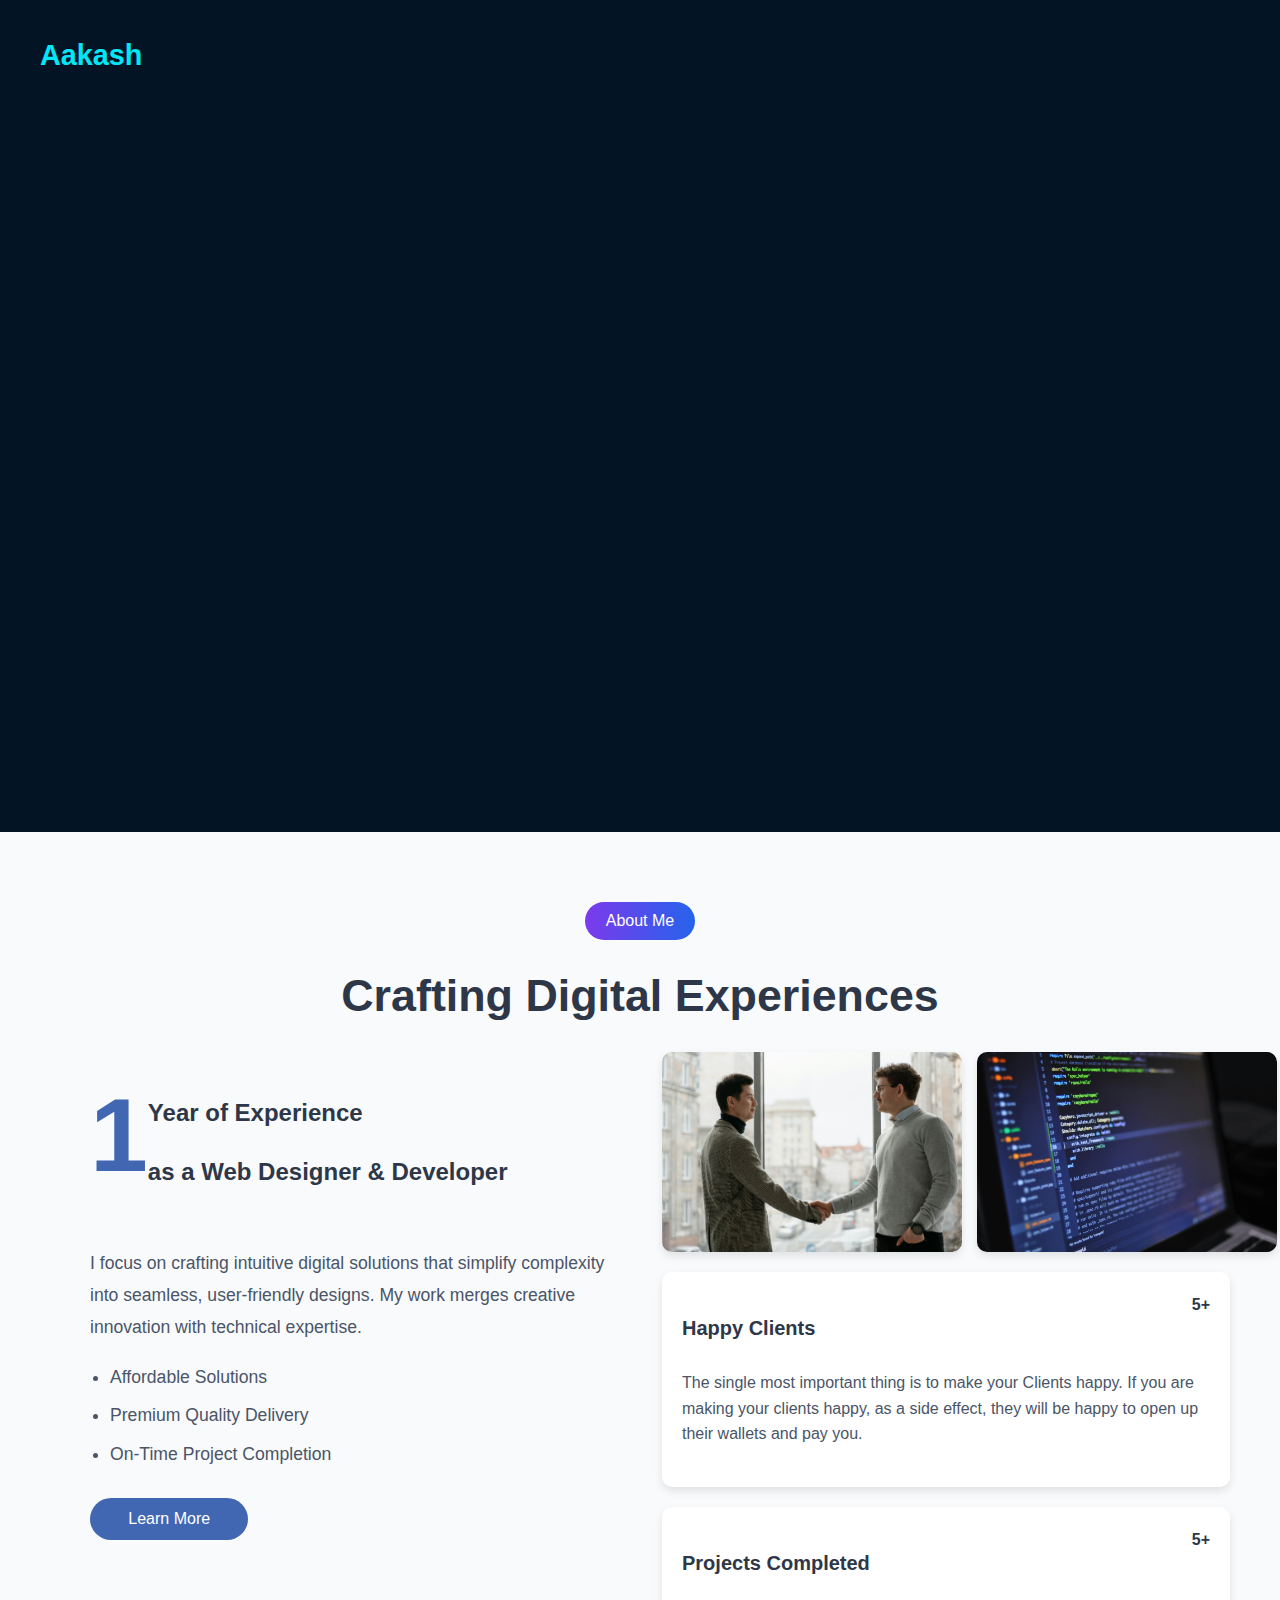
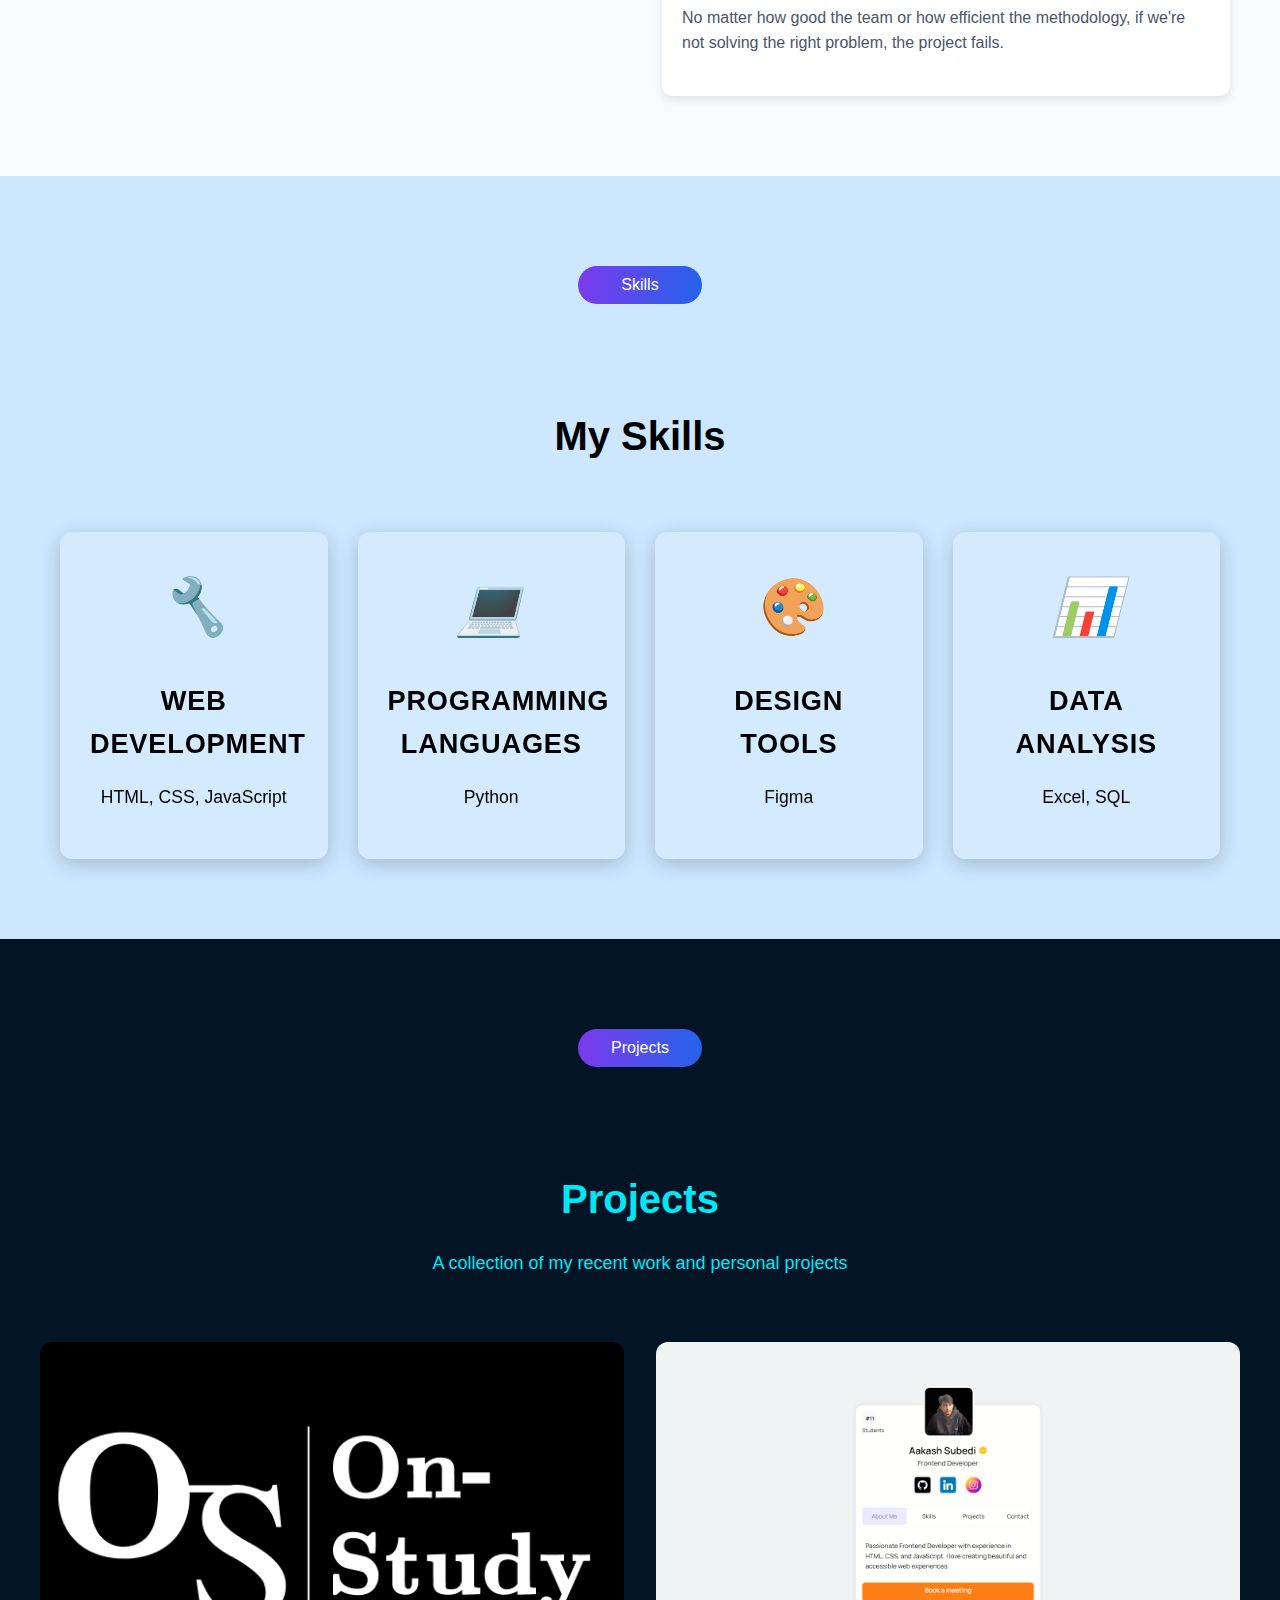
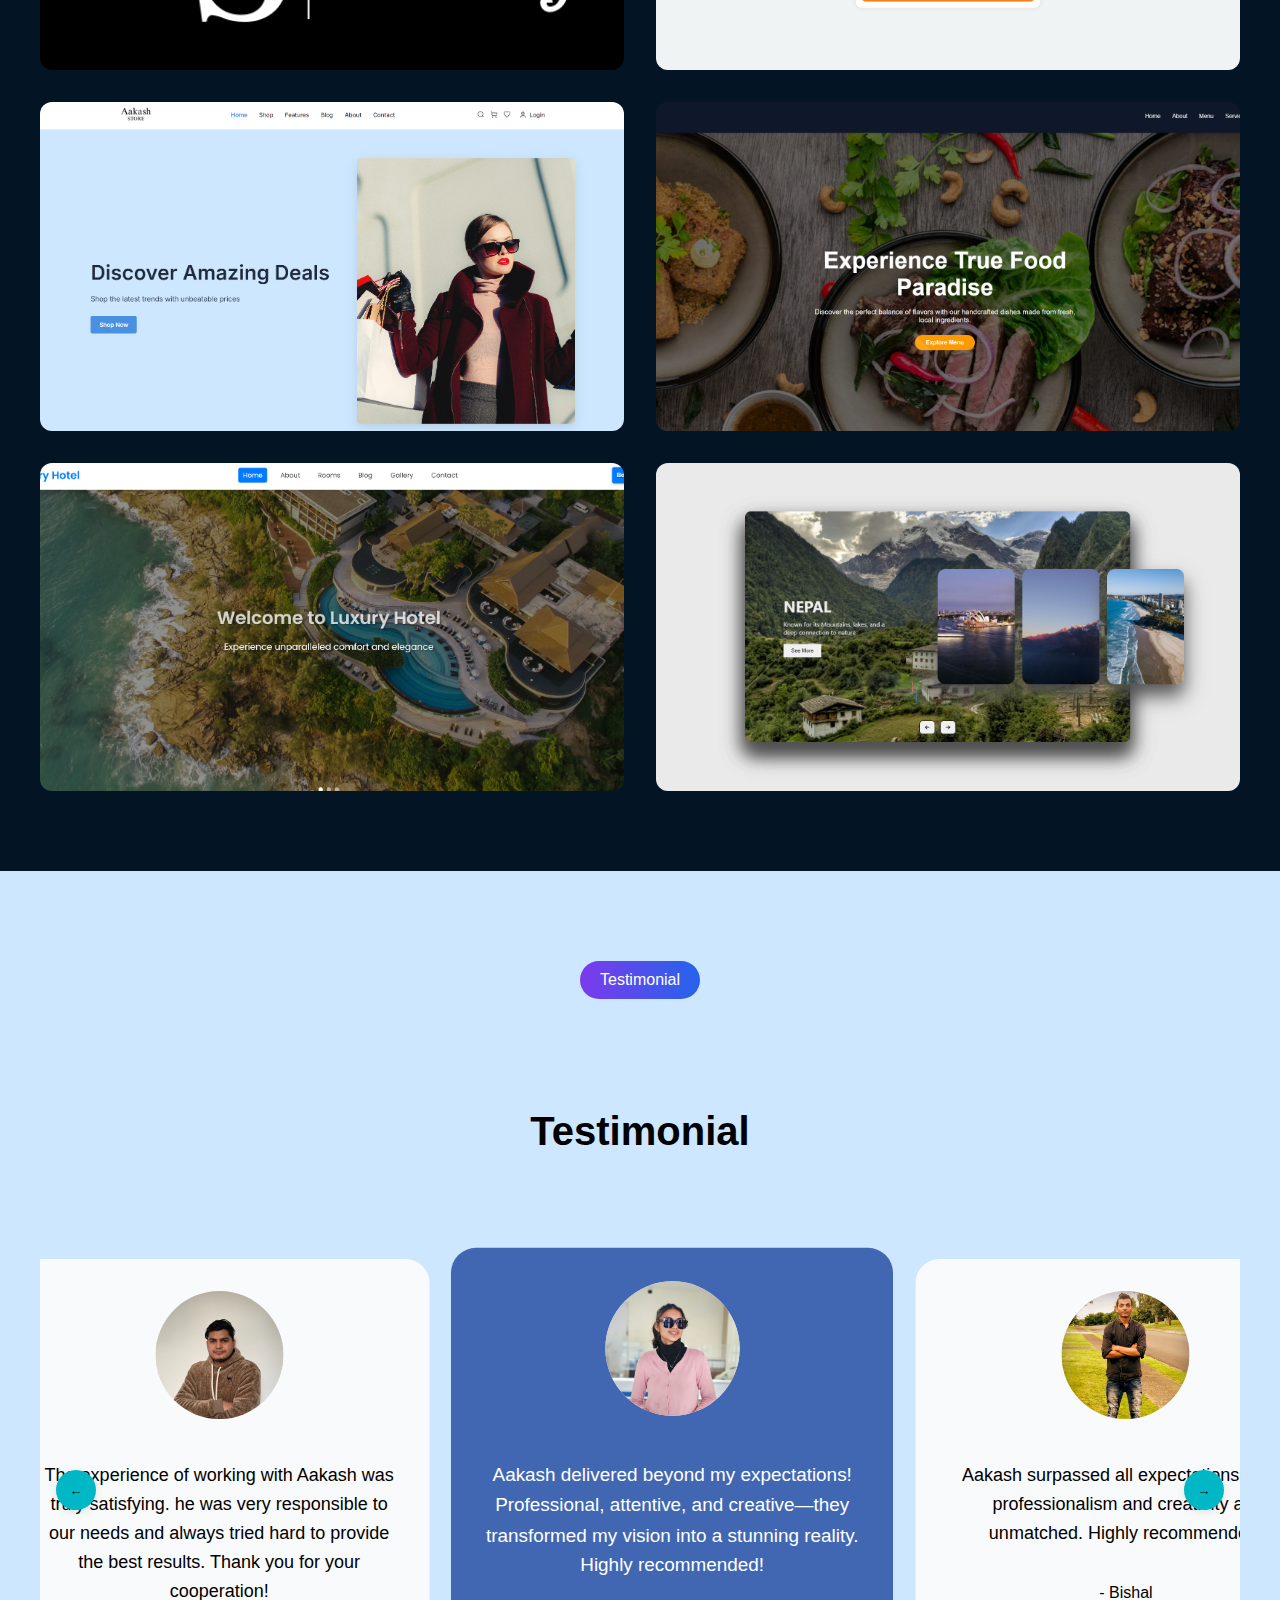
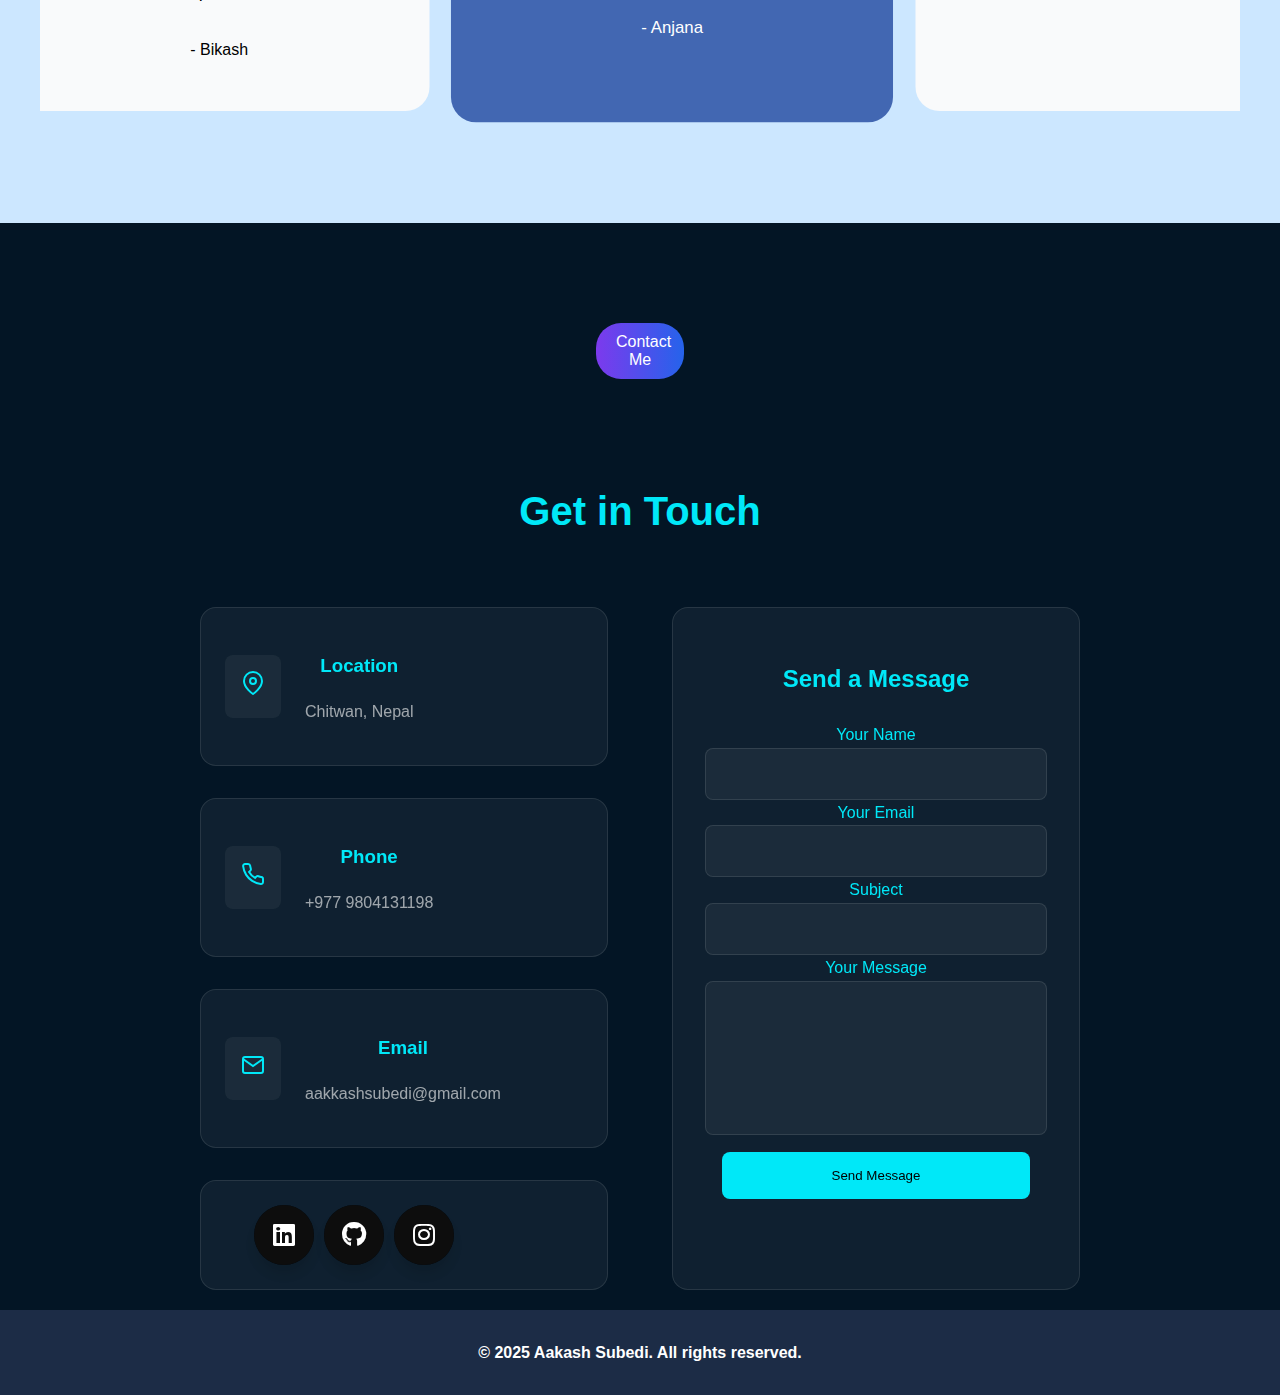
==== commit 9bb0a90a: "update project3" ====
--- a/index.html
+++ b/index.html
@@ -240,9 +240,9 @@
                     <div class="project-image">
                         <img src="images/project/project4.png" alt="Project Four">
                         <div class="project-overlay">
-                            <h3 class="project-title">Flip Card</h3>
-                            <p class="project-description">A flippiing card with hover effect.</p>
-                            <a href="https://aakashsubedi.github.io/FlipCard/" target="_blank" rel="noopener noreferrer"
+                            <h3 class="project-title">Restaurant-Web</h3>
+                            <p class="project-description">A Responsive Restaurant-Web .</p>
+                            <a href="https://aakashsubedi.github.io/Restaurant-Web/" target="_blank" rel="noopener noreferrer"
                                 class="project-link">
                                 View Project
                                 <svg class="external-link-icon" viewBox="0 0 24 24" fill="none" stroke="currentColor"
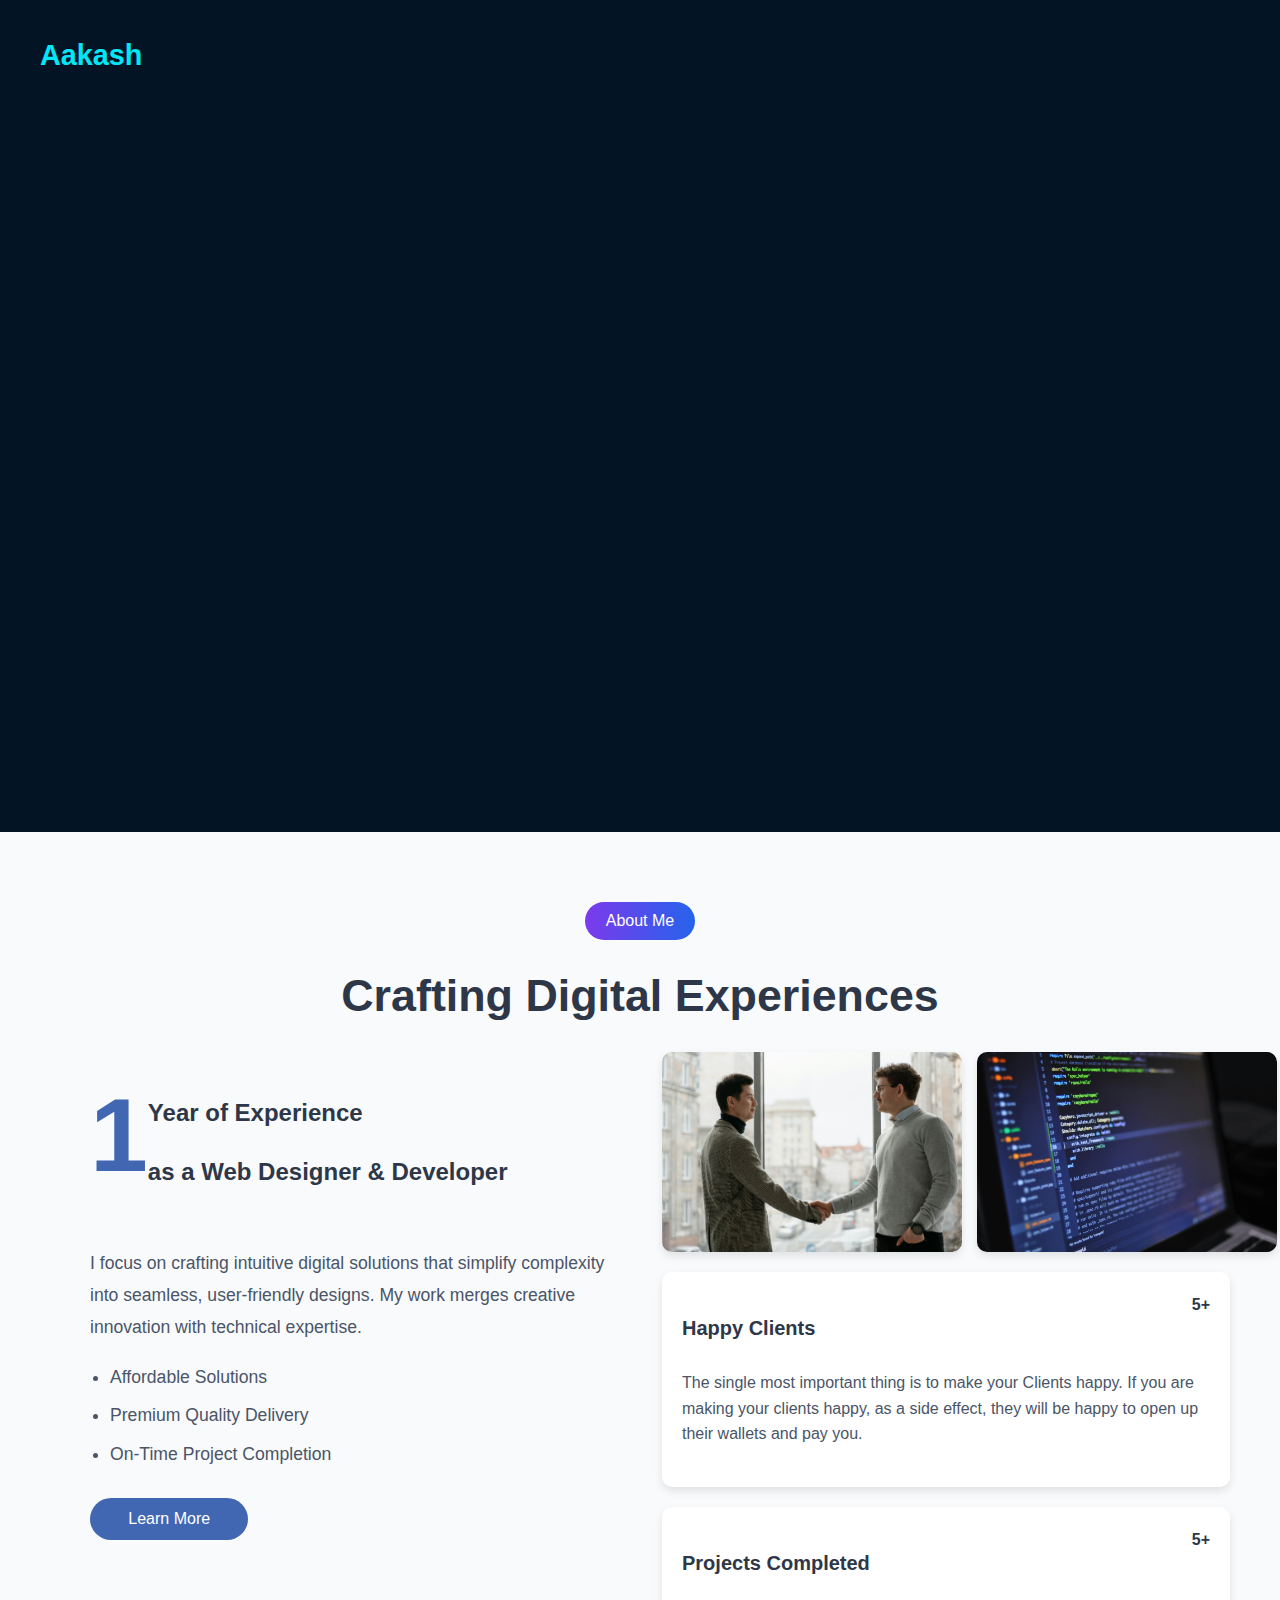
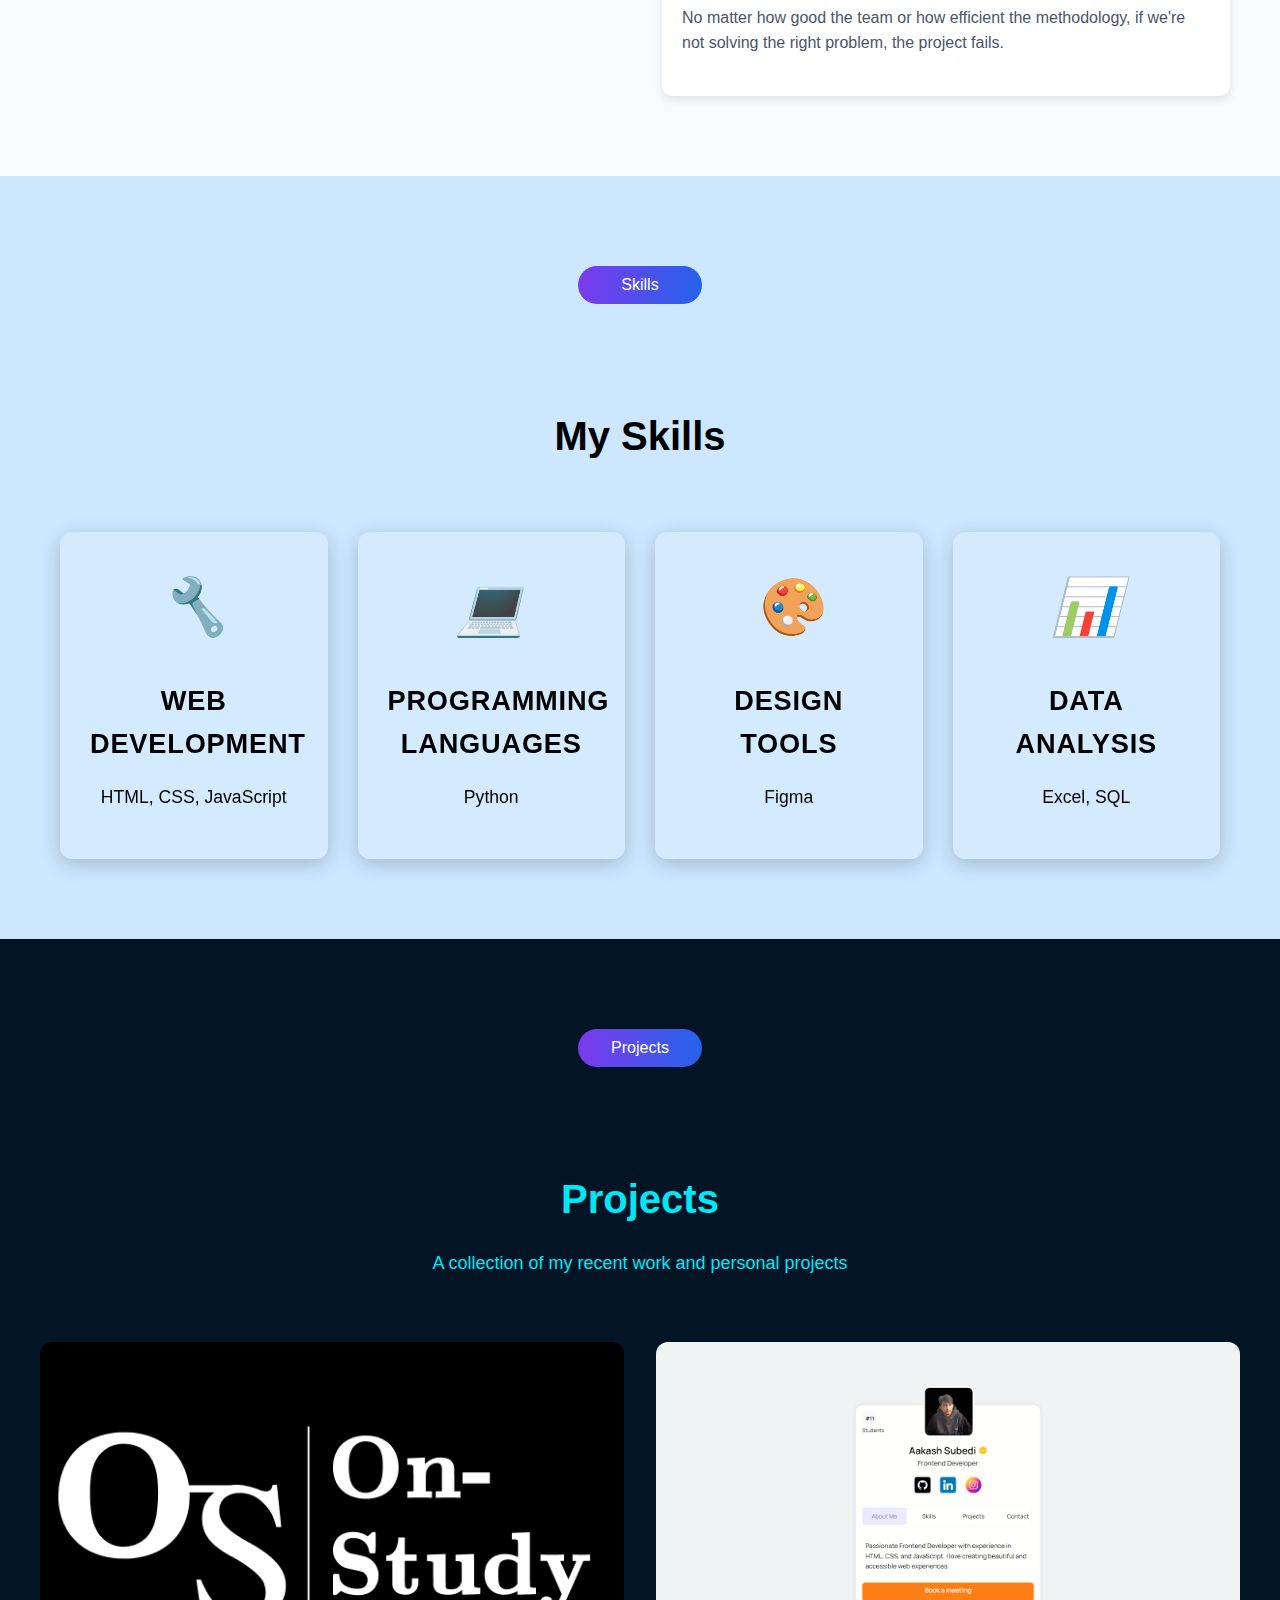
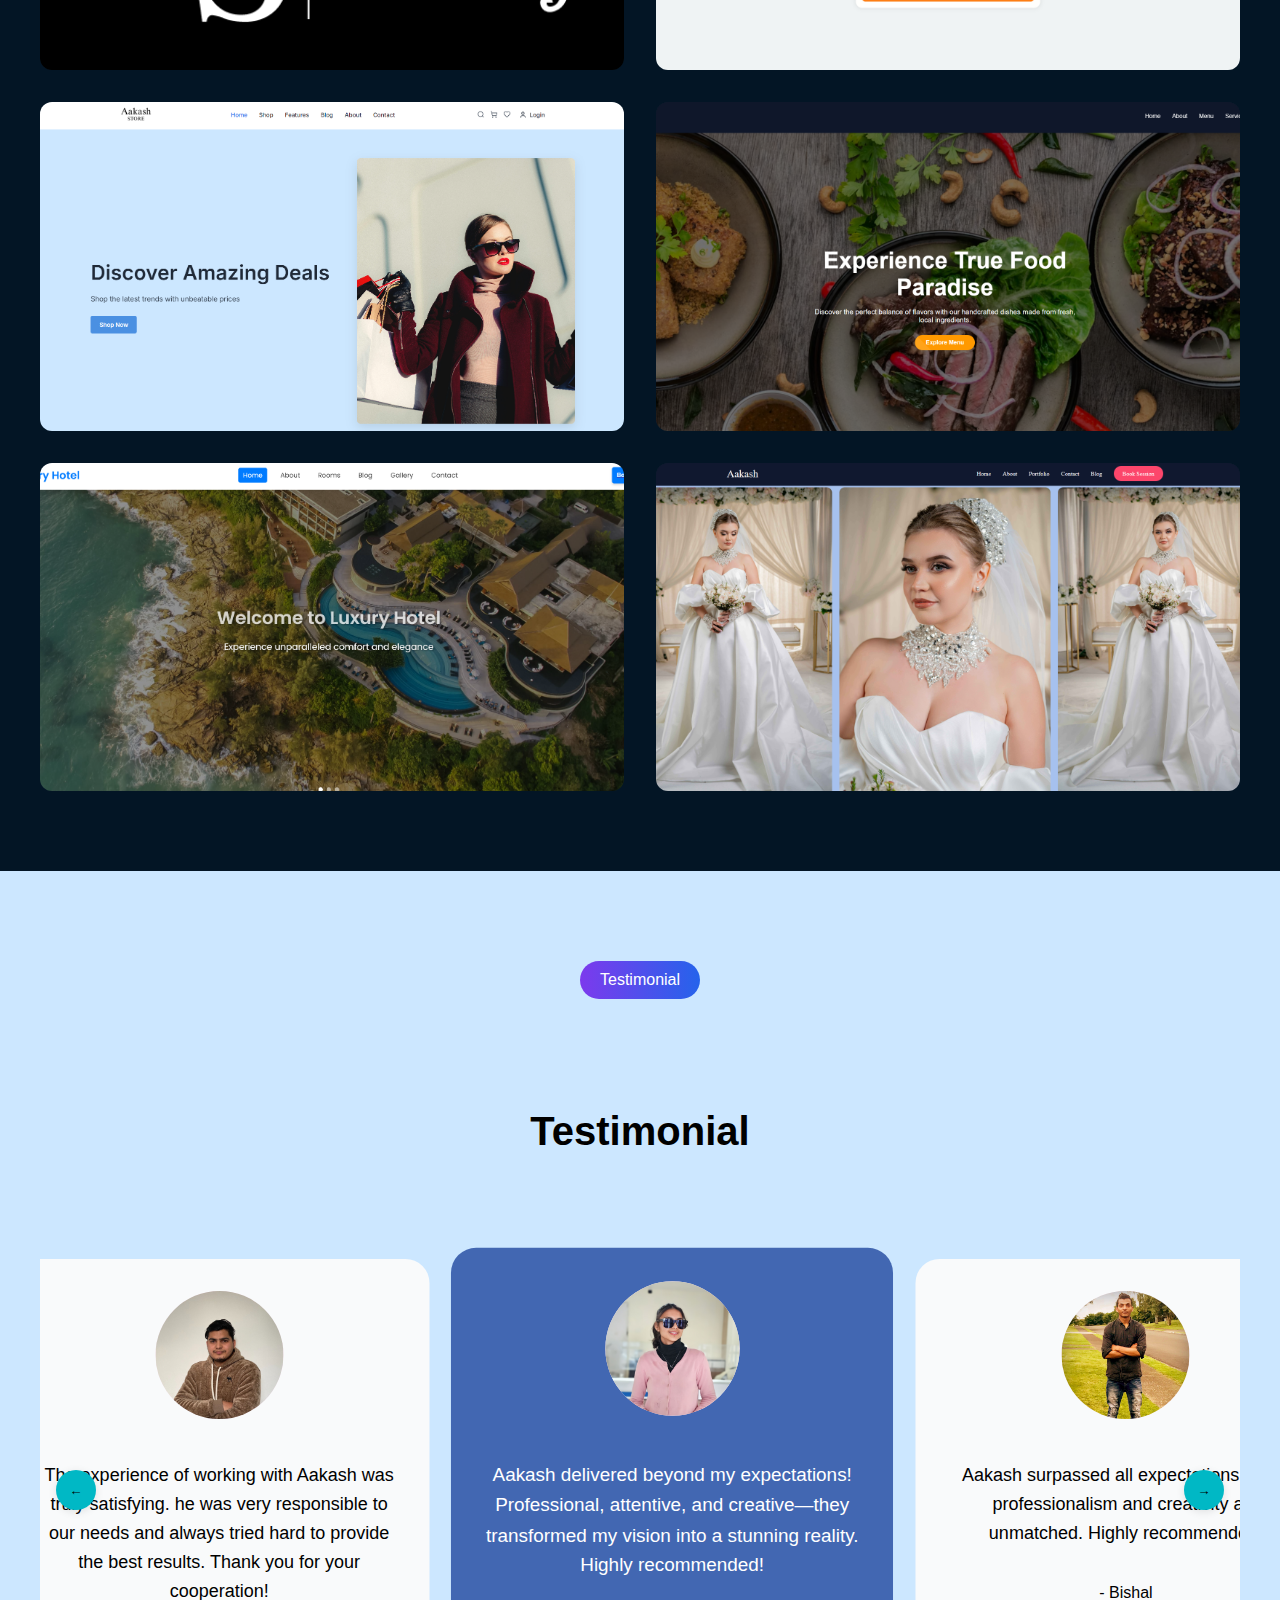
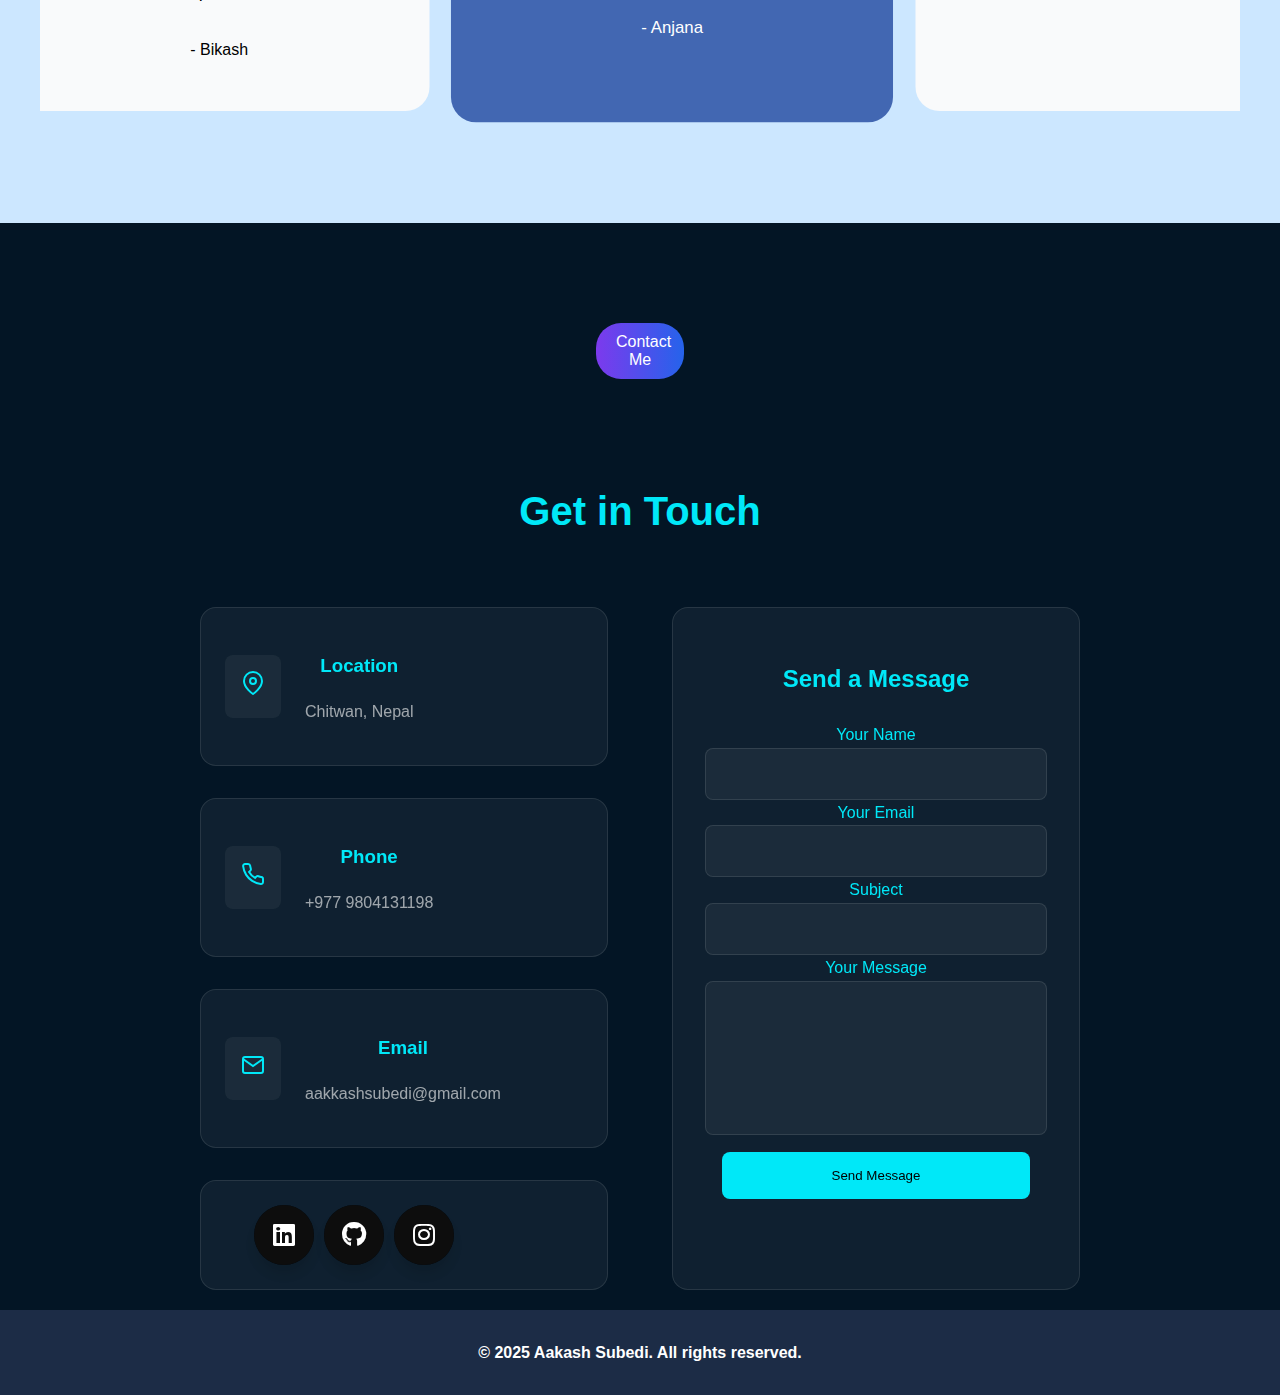
==== commit 601fc9ae: "update project4" ====
--- a/index.html
+++ b/index.html
@@ -241,7 +241,7 @@
                         <img src="images/project/project4.png" alt="Project Four">
                         <div class="project-overlay">
                             <h3 class="project-title">Restaurant-Web</h3>
-                            <p class="project-description">A Responsive Restaurant-Web .</p>
+                            <p class="project-description">A Responsive  Restaurant-Web .</p>
                             <a href="https://aakashsubedi.github.io/Restaurant-Web/" target="_blank" rel="noopener noreferrer"
                                 class="project-link">
                                 View Project
@@ -282,9 +282,9 @@
                     <div class="project-image">
                         <img src="images/project/project6.png" alt="Project Four">
                         <div class="project-overlay">
-                            <h3 class="project-title">Image Gallery</h3>
-                            <p class="project-description">A Image gallery with full view effect.</p>
-                            <a href="https://aakashsubedi.github.io/imageGalllery/" target="_blank"
+                            <h3 class="project-title">PhotoGraphy Website</h3>
+                            <p class="project-description">A PhotoGraphy Website</p>
+                            <a href="https://aakashsubedi.github.io/Potography-Web/" target="_blank"
                                 rel="noopener noreferrer" class="project-link">
                                 View Project
                                 <svg class="external-link-icon" viewBox="0 0 24 24" fill="none" stroke="currentColor"
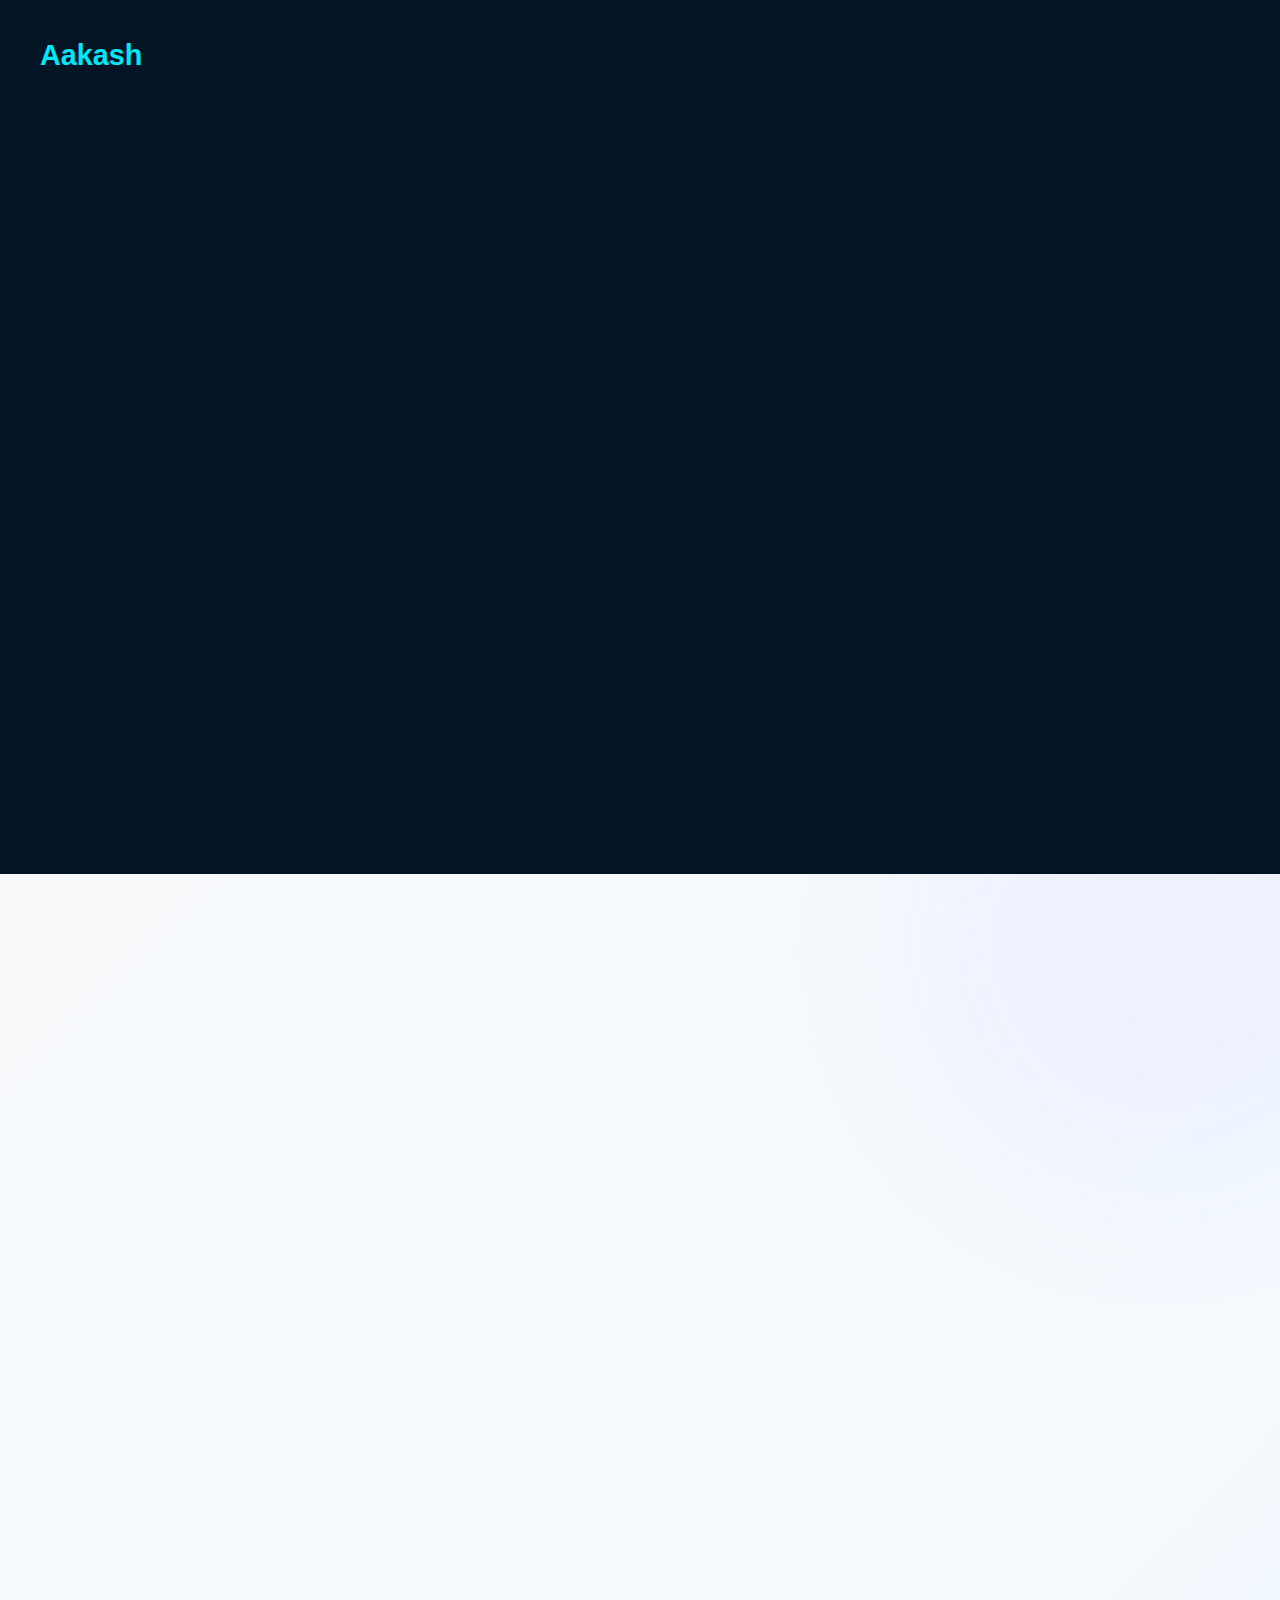
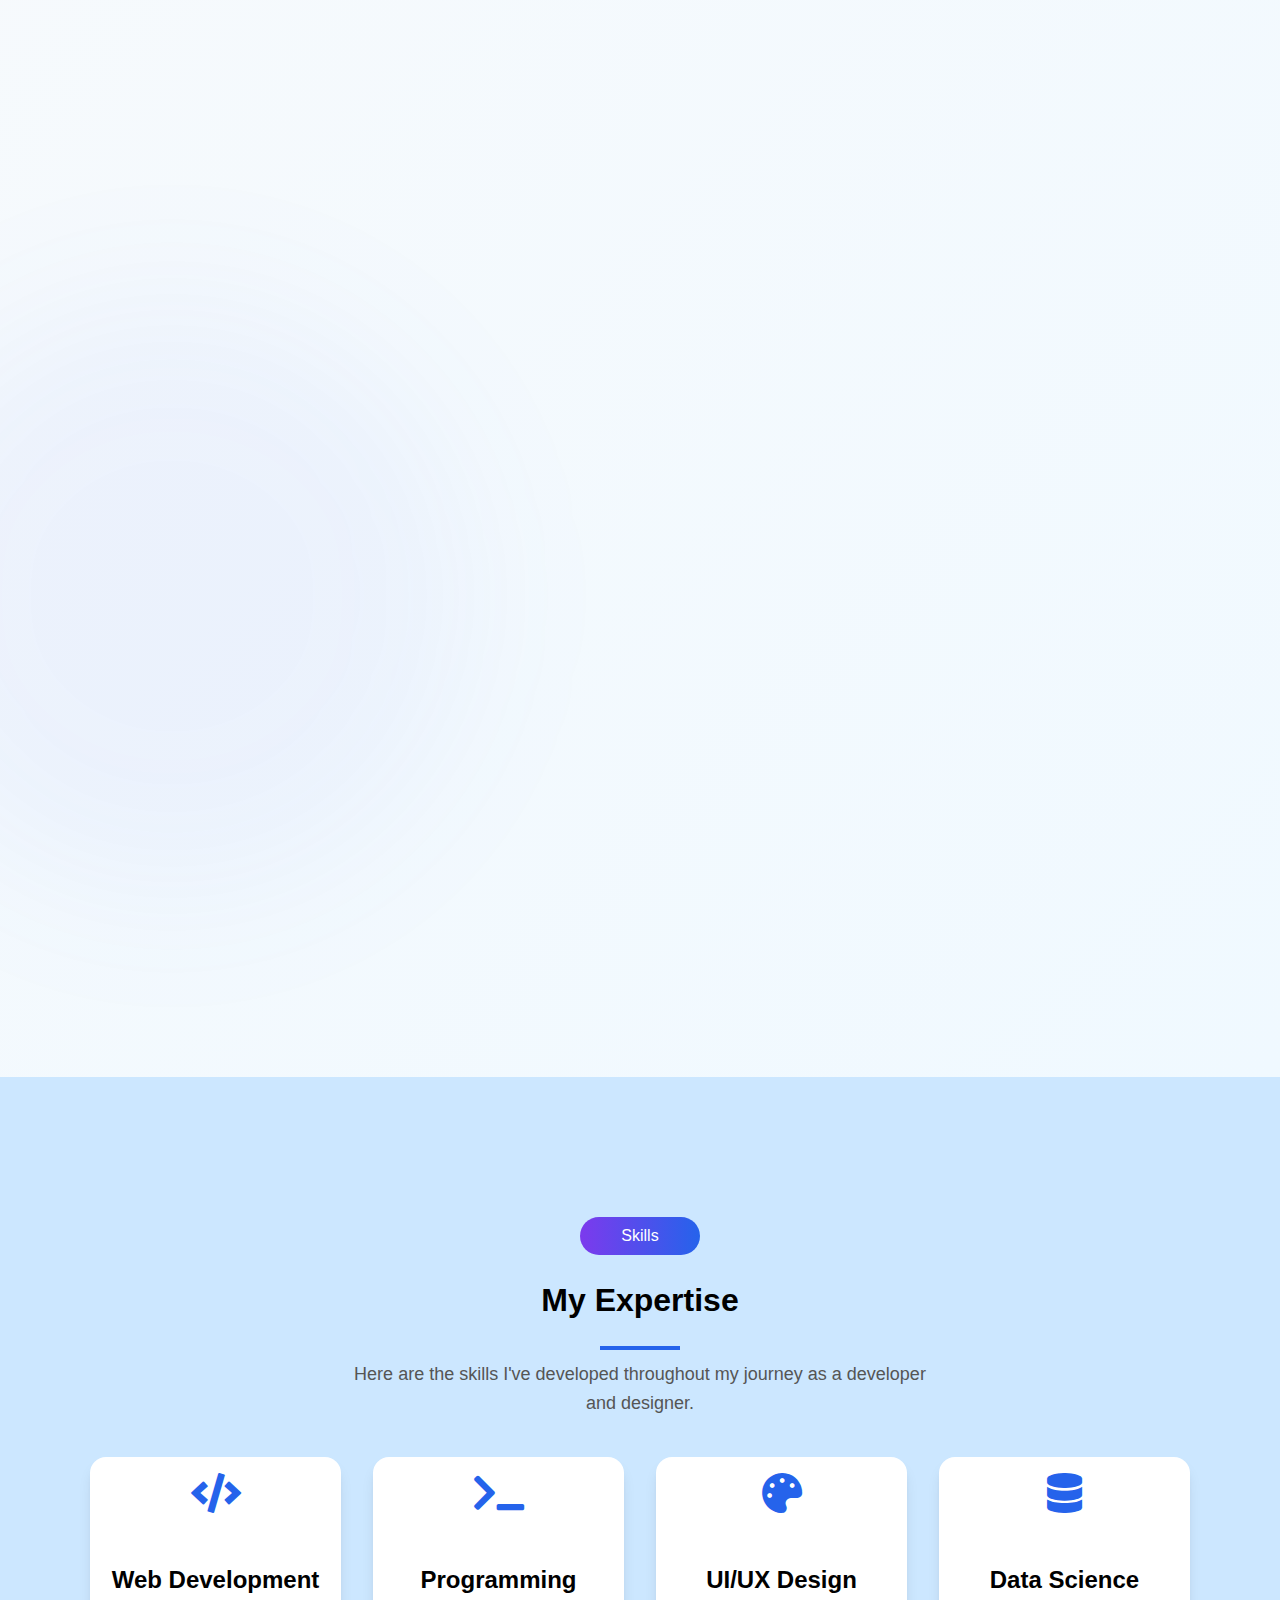
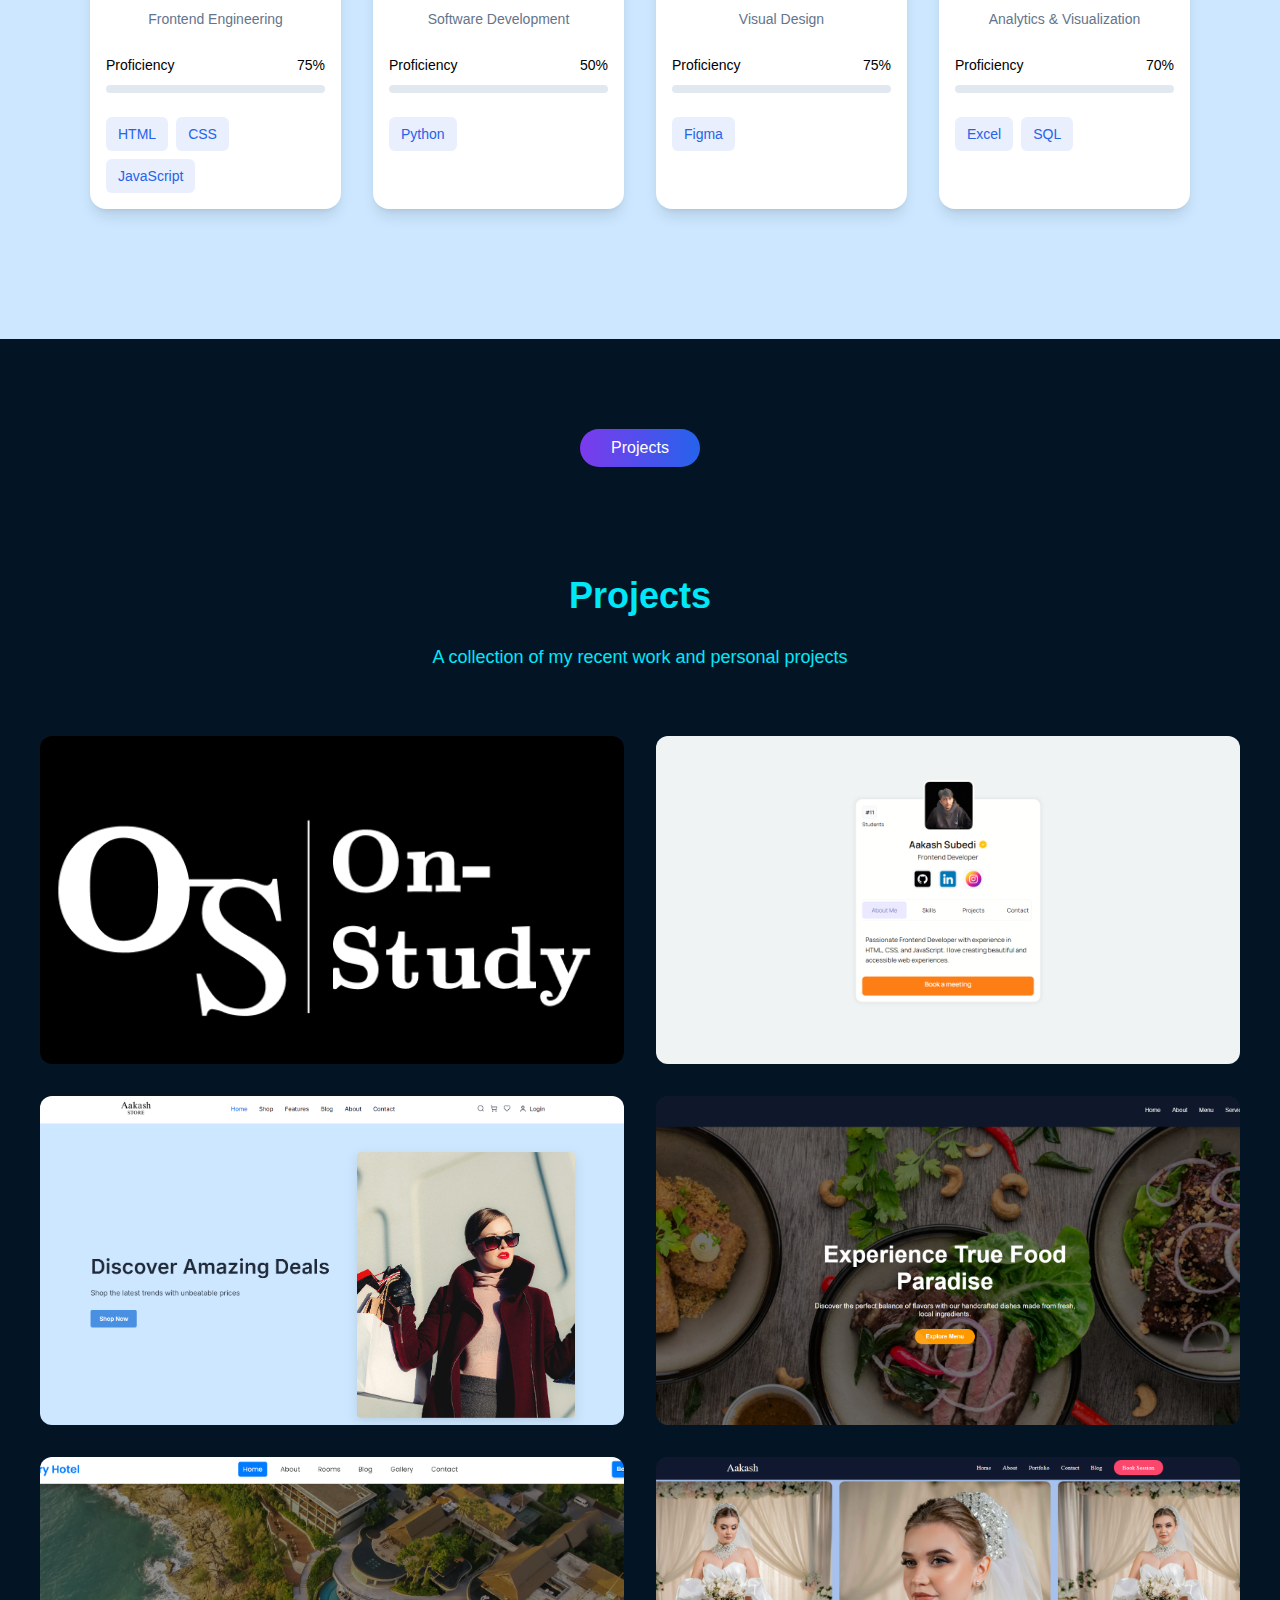
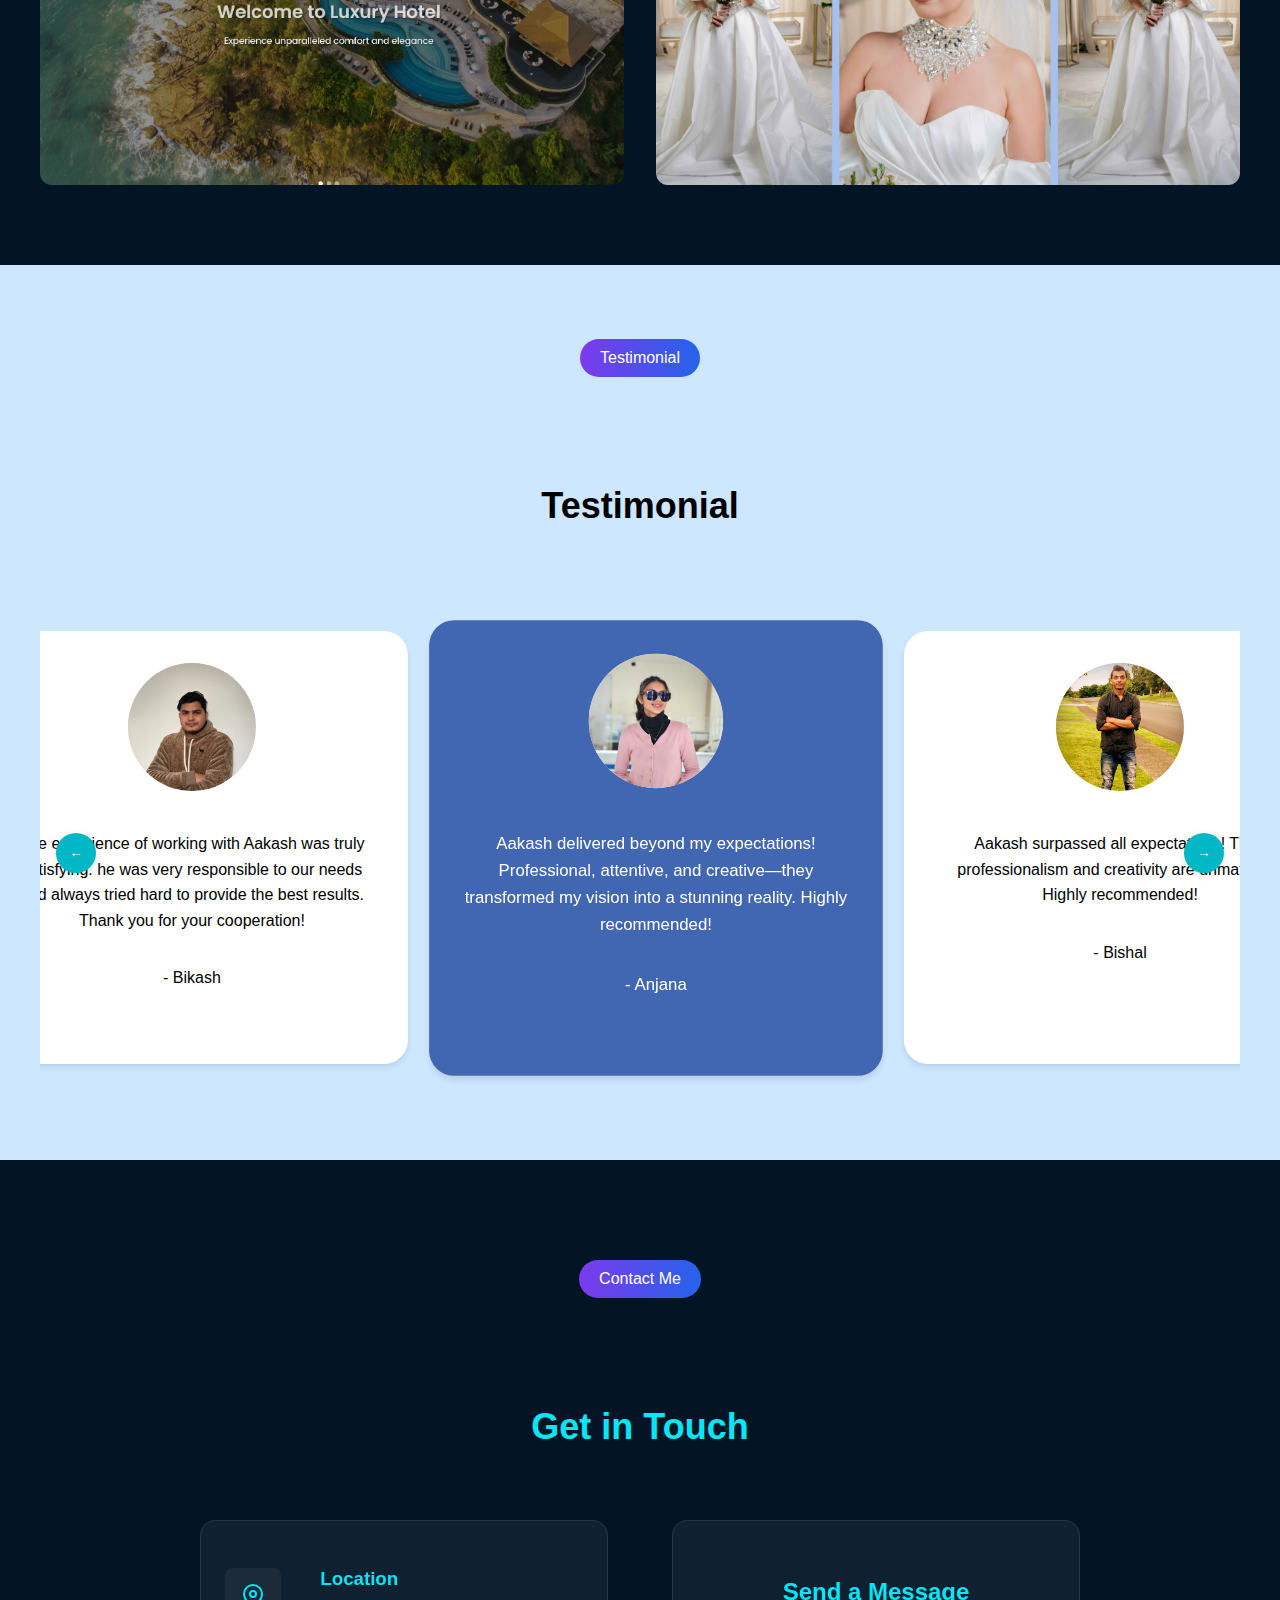
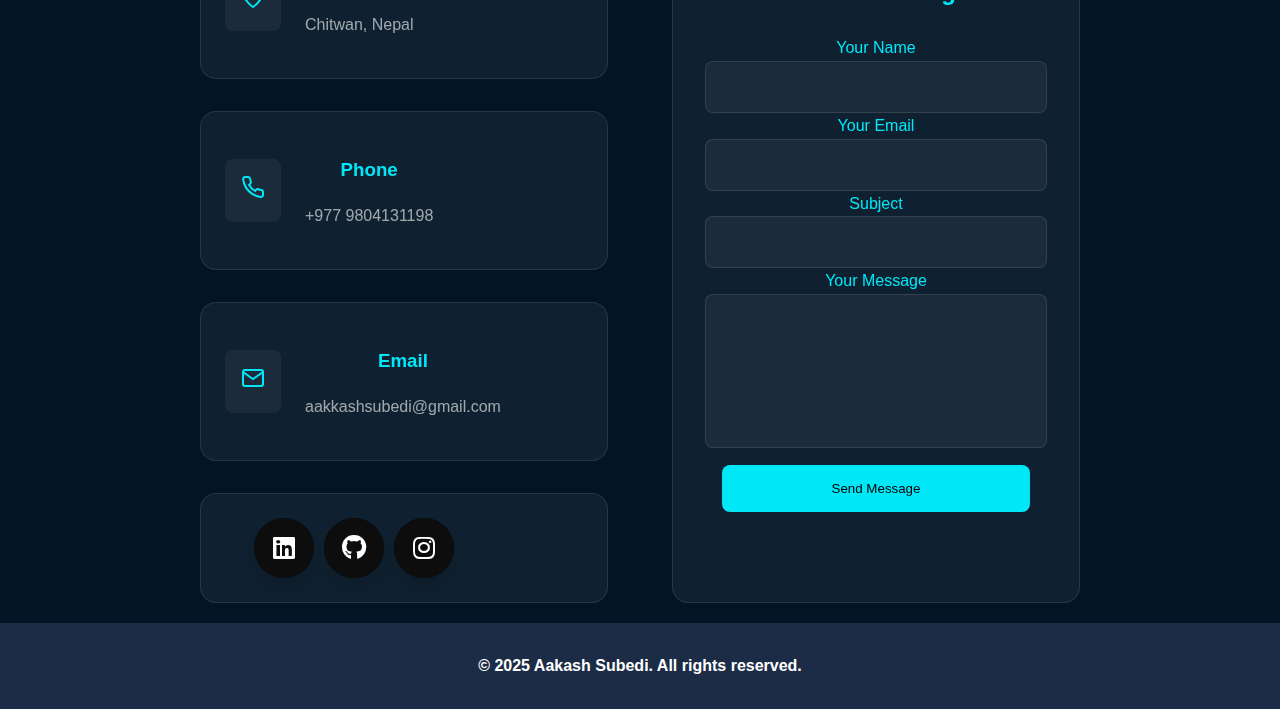
==== commit fcae0e47: "update" ====
--- a/index.html
+++ b/index.html
@@ -3,12 +3,13 @@
 
 <head>
     <meta charset="UTF-8">
-    <meta name="viewport" content="width=device-width, initial-scale=1.0">
+    <meta content="width=device-width, initial-scale=1.0" name="viewport">
+    <link href="images/me.png" rel="icon">
     <title>Portfolio - Aakash Subedi</title>
-    <link rel="stylesheet" href="styles.css">
+    <link href="styles.css" rel="stylesheet">
     <link href="https://cdnjs.cloudflare.com/ajax/libs/font-awesome/5.10.0/css/all.min.css" rel="stylesheet">
     <link href="https://cdn.jsdelivr.net/npm/bootstrap-icons@1.4.1/font/bootstrap-icons.css" rel="stylesheet">
-    <link rel="stylesheet" href="https://cdnjs.cloudflare.com/ajax/libs/font-awesome/5.15.3/css/all.min.css" />
+    <link href="https://cdnjs.cloudflare.com/ajax/libs/font-awesome/5.15.3/css/all.min.css" rel="stylesheet" />
 </head>
 
 <body>
@@ -20,16 +21,16 @@
             </div>
 
             <!-- Mobile Menu Toggle -->
-            <input type="checkbox" id="click" class="menu-toggle">
-            <label for="click" class="mainicon">
+            <input class="menu-toggle" id="click" type="checkbox">
+            <label class="mainicon" for="click">
                 <div class="menu">
                     <i class='bx bx-menu'></i>
-                </div>
+                </div>  
             </label>
 
             <!-- Navigation Menu -->
             <ul class="nav-links">
-                <li><a href="index.html" class="active" style="--navAni:1">Home</a></li>
+                <li><a class="active" href="index.html" style="--navAni:1">Home</a></li>
                 <li><a href="#about" style="--navAni:2">About</a></li>
                 <li><a href="#skills" style="--navAni:3">Skills</a></li>
                 <li><a href="#project" style="--navAni:4">Projects</a></li>
@@ -47,7 +48,7 @@
     <section class="container">
         <div class="main">
             <div class="images">
-                <img src="images/me.png" alt="Aakash Subedi" class="img-w">
+                <img alt="Aakash Subedi" class="img-w" src="images/me.png">
                 <span class="bg-effect-1"></span>
             </div>
             <div class="detail">
@@ -66,128 +67,432 @@
                     <a href="https://www.facebook.com/aakashsubedi11" target="_blank" title="Facebook"><i
                             class="bi bi-facebook"></i></a>
                     <!-- <a href="https://www.youtube.com/@aakashsubedi9209" target="_blank" title="YouTube"><i
-                            class="bi bi-youtube"></i></a> -->
-                </div>
-                <a href="work.html" class="workbutton">Let's Work Together</a>
+                        class="bi bi-youtube"></i></a> -->
+                </div>
+                <a class="workbutton" href="work.html">Let's Work Together</a>
             </div>
         </div>
     </section>
 
 
     <!-- About Section -->
-    <section id="about" class="about-section">
+
+   
+    <section class="abt-section" id="about">
+        <div class="abt-bg-elements">
+            <div class="abt-bg-circle abt-bg-circle-1"></div>
+            <div class="abt-bg-circle abt-bg-circle-2"></div>
+        </div>
+        
         <div class="abt-container">
+            <!-- Header -->
+            <div class="abt-header" data-aos="fade-up">
+                <div class="text-center">
+                    <button class="abt-button">About</button>
+                </div>                <h2 class="abt-title">Crafting Digital Experiences</h2>
+                <p class="abt-subtitle">Transforming ideas into exceptional digital solutions with creativity and technical precision</p>
+            </div>
+            
+            <!-- Main Content -->
+            <div class="abt-content-grid">
+                <!-- Left Column - Experience Counter -->
+                <div class="abt-experience-column" data-aos="fade-right">
+                    <div class="abt-experience-card-wrapper">
+                        <div class="abt-experience-counter">
+                            <span>1+</span>
+                        </div>
+                        
+                        <div class="abt-experience-card">
+                            <h3>Year of Experience</h3>
+                            <p>Dedicated to web design & development excellence</p>
+                            
+                            <div class="abt-features">
+                                <div class="abt-feature-item" data-aos="fade-up" data-aos-delay="100">
+                                    <div class="abt-feature-icon">
+                                        <i class="fas fa-dollar-sign"></i>
+                                    </div>
+                                    <span>Affordable Solutions</span>
+                                </div>
+                                
+                                <div class="abt-feature-item" data-aos="fade-up" data-aos-delay="200">
+                                    <div class="abt-feature-icon">
+                                        <i class="fas fa-award"></i>
+                                    </div>
+                                    <span>Premium Quality Delivery</span>
+                                </div>
+                                
+                                <div class="abt-feature-item" data-aos="fade-up" data-aos-delay="300">
+                                    <div class="abt-feature-icon">
+                                        <i class="fas fa-clock"></i>
+                                    </div>
+                                    <span>On-Time Project Completion</span>
+                                </div>
+                            </div>
+                            
+                            <a href="learnmore.html" class="abt-learn-more-btn">
+                                <span>Learn More</span>
+                                <i class="fas fa-chevron-right"></i>
+                            </a>
+                        </div>
+                    </div>
+                </div>
+                
+                <!-- Right Column - Tabs -->
+                <div class="abt-tabs-column" data-aos="fade-left">
+                    <div class="abt-tabs-container">
+                        <!-- Tab Navigation -->
+                        <div class="abt-tabs-nav">
+                            <button class="abt-tab-btn active" data-tab="0">
+                                <i class="fas fa-user"></i>
+                                <span>My Story</span>
+                            </button>
+                            <button class="abt-tab-btn" data-tab="1">
+                                <i class="fas fa-code"></i>
+                                <span>Skills</span>
+                            </button>
+                            <button class="abt-tab-btn" data-tab="2">
+                                <i class="fas fa-briefcase"></i>
+                                <span>Services</span>
+                            </button>
+                        </div>
+                        
+                        <!-- Tab Content -->
+                        <div class="abt-tabs-content">
+                            <div class="abt-tab-pane active" data-tab="0">
+                                <div class="abt-tab-grid">
+                                    <div class="abt-tab-info">
+                                        <h3>The Journey So Far</h3>
+                                        <p>I focus on crafting intuitive digital solutions that simplify complexity into seamless, user-friendly designs. My work merges creative innovation with technical expertise to deliver exceptional results.</p>
+                                        
+                                        <!-- Stats Cards -->
+                                        <div class="abt-stats-container">
+                                            <div class="abt-stat-card abt-blue">
+                                                <div class="abt-stat-header">
+                                                    <h4>Happy Clients</h4>
+                                                    <i class="fas fa-users"></i>
+                                                </div>
+                                                <p class="abt-stat-number">5+</p>
+                                            </div>
+                                            
+                                            <div class="abt-stat-card abt-purple">
+                                                <div class="abt-stat-header">
+                                                    <h4>Projects</h4>
+                                                    <i class="fas fa-folder"></i>
+                                                </div>
+                                                <p class="abt-stat-number">5+</p>
+                                            </div>
+                                        </div>
+                                    </div>
+                                    
+                                    <div class="abt-tab-image">
+                                        <img src="images/about/about2.jpg" alt="My Journey">
+                                    </div>
+                                </div>
+                            </div>
+                            
+                            <div class="abt-tab-pane" data-tab="1">
+                                <div class="abt-tab-grid">
+                                    <div class="abt-tab-info">
+                                        <h3>Technical Expertise</h3>
+                                        <p>Specializing in modern web technologies including HTML, CSS, JavaScript, and responsive design. I create accessible and performant web applications with clean, maintainable code.</p>
+                                        
+                                        <!-- Stats Cards -->
+                                        <div class="abt-stats-container">
+                                            <div class="abt-stat-card abt-blue">
+                                                <div class="abt-stat-header">
+                                                    <h4>Happy Clients</h4>
+                                                    <i class="fas fa-users"></i>
+                                                </div>
+                                                <p class="abt-stat-number">5+</p>
+                                            </div>
+                                            
+                                            <div class="abt-stat-card abt-purple">
+                                                <div class="abt-stat-header">
+                                                    <h4>Projects</h4>
+                                                    <i class="fas fa-folder"></i>
+                                                </div>
+                                                <p class="abt-stat-number">5+</p>
+                                            </div>
+                                        </div>
+                                    </div>
+                                    
+                                    <div class="abt-tab-image">
+                                        <img src="images/about/about.jpg" alt="Technical Skills">
+                                    </div>
+                                </div>
+                            </div>
+                            
+                            <div class="abt-tab-pane" data-tab="2">
+                                <div class="abt-tab-grid">
+                                    <div class="abt-tab-info">
+                                        <h3>Services Offered</h3>
+                                        <p>From concept to deployment, I offer end-to-end web development services including UI/UX design, frontend development, and CMS integration to bring your digital vision to life.</p>
+                                        
+                                        <!-- Stats Cards -->
+                                        <div class="abt-stats-container">
+                                            <div class="abt-stat-card abt-blue">
+                                                <div class="abt-stat-header">
+                                                    <h4>Happy Clients</h4>
+                                                    <i class="fas fa-users"></i>
+                                                </div>
+                                                <p class="abt-stat-number">5+</p>
+                                            </div>
+                                            
+                                            <div class="abt-stat-card abt-purple">
+                                                <div class="abt-stat-header">
+                                                    <h4>Projects</h4>
+                                                    <i class="fas fa-folder"></i>
+                                                </div>
+                                                <p class="abt-stat-number">5+</p>
+                                            </div>
+                                        </div>
+                                    </div>
+                                    
+                                    <div class="abt-tab-image">
+                                        <img src="images/about/about1.jpg" alt="Services">
+                                    </div>
+                                </div>
+                            </div>
+                        </div>
+                    </div>
+                </div>
+            </div>
+        </div>
+
+            
+            <!-- Testimonial Slider -->
+             <div class="abt-testimonial-container">
+            <div class="abt-testimonial-section" data-aos="fade-up">
+                <h3 class="abt-testimonial-section-title">What Drives My Work</h3>
+                
+                <div class="abt-testimonial-slider">
+                    <div class="abt-testimonial-wrapper">
+                        <!-- Testimonial 1 - Happy Clients -->
+                        <div class="abt-testimonial">
+                            <div class="abt-testimonial-bg">
+                                <div class="abt-testimonial-blob abt-testimonial-blob-1"></div>
+                                <div class="abt-testimonial-blob abt-testimonial-blob-2"></div>
+                            </div>
+                            
+                            <div class="abt-testimonial-content">
+                                <div class="abt-testimonial-header">
+                                    <div class="abt-testimonial-icon">
+                                        <i class="fas fa-users"></i>
+                                    </div>
+                                    <h3>Happy Clients</h3>
+                                </div>
+                                
+                                <div class="abt-quote-icon">
+                                    <i class="fas fa-quote-left"></i>
+                                </div>
+                                
+                                <p class="abt-quote-text">
+                                    "The single most important thing is to make your clients happy. If you are making your clients happy, as a side effect, they will be happy to open up their wallets and pay you."
+                                </p>
+                                
+                                <div class="abt-quote-author">
+                                    <div class="abt-author-avatar">
+                                        <i class="fas fa-user"></i>
+                                    </div>
+                                    <div class="abt-author-info">
+                                        <p class="abt-author-name">Client Testimonial</p>
+                                        <p class="abt-author-title">Happy Client</p>
+                                    </div>
+                                </div>
+                            </div>
+                        </div>
+                        
+                        <!-- Testimonial 2 - Projects Completed -->
+                        <div class="abt-testimonial">
+                            <div class="abt-testimonial-bg">
+                                <div class="abt-testimonial-blob abt-testimonial-blob-1"></div>
+                                <div class="abt-testimonial-blob abt-testimonial-blob-2"></div>
+                            </div>
+                            
+                            <div class="abt-testimonial-content">
+                                <div class="abt-testimonial-header">
+                                    <div class="abt-testimonial-icon">
+                                        <i class="fas fa-folder"></i>
+                                    </div>
+                                    <h3>Projects Completed</h3>
+                                </div>
+                                
+                                <div class="abt-quote-icon">
+                                    <i class="fas fa-quote-left"></i>
+                                </div>
+                                
+                                <p class="abt-quote-text">
+                                    "No matter how good the team or how efficient the methodology, if we're not solving the right problem, the project fails."
+                                </p>
+                                
+                                <div class="abt-quote-author">
+                                    <div class="abt-author-avatar">
+                                        <i class="fas fa-briefcase"></i>
+                                    </div>
+                                    <div class="abt-author-info">
+                                        <p class="abt-author-name">Project Philosophy</p>
+                                        <p class="abt-author-title">Problem-Solving Approach</p>
+                                    </div>
+                                </div>
+                            </div>
+                        </div>
+                    </div>
+                    
+                    <!-- Testimonial Controls -->
+                    <div class="abt-testimonial-controls">
+                        <button class="abt-testimonial-btn abt-prev-testimonial">
+                            <i class="fas fa-chevron-left"></i>
+                        </button>
+                        <div class="abt-testimonial-dots"></div>
+                        <button class="abt-testimonial-btn abt-next-testimonial">
+                            <i class="fas fa-chevron-right"></i>
+                        </button>
+                    </div>
+                    
+                    <!-- Testimonial Progress Bar -->
+                    <div class="abt-testimonial-progress">
+                        <div class="abt-testimonial-progress-bar"></div>
+                    </div>
+                </div>
+            </div>
+        </div>
+
+    </section>
+
+
+
+    <!-- Skills Section -->
+
+    <section id="skills" class="skills-section">
+        <div class="skill-container">
             <div class="text-center">
-                <button class="abt-button">About Me</button>
-            </div>
-            <h1 class="text-center">Crafting Digital Experiences</h1>
-            <div class="flex">
-                <div class="half-width">
-                    <div class="experience">
-                        <span>1</span>
-                        <div>
-                            <h2>Year of Experience</h2>
-                            <h2>as a Web Designer & Developer</h2>
-                        </div>
-                    </div>
-                    <p class="abt-p">I focus on crafting intuitive digital solutions that
-                        simplify complexity into seamless, user-friendly designs. My work merges creative innovation
-                        with technical expertise.</p>
-                    <ul class="list">
-                        <li>Affordable Solutions</li>
-                        <li>Premium Quality Delivery</li>
-                        <li>On-Time Project Completion</li>
-                    </ul>
-                    <a href="learnmore.html" target="_blank"><button class="btn-black">Learn More</button></a>
-                </div>
-                <div class="half-width">
-                    <div class="image-container">
-                        <img src="images/about/about1.jpg" alt="about1">
-                        <img src="images/about/about2.jpg" alt="about2">
-                    </div>
-                    <div class="card">
-                        <div class="flex justify-between">
-                            <h3>Happy Clients</h3>
-                            <span class="font-bold">5+</span>
-                        </div>
-                        <p class="abt-p">The single most important thing is to make your Clients happy. If you are
-                            making your clients happy, as a side effect, they will be happy to open up their wallets and
-                            pay you.</p>
-                    </div>
-                    <div class="card">
-                        <div class="flex justify-between">
-                            <h3>Projects Completed</h3>
-                            <span class="font-bold">5+</span>
-                        </div>
-                        <p class="abt-p">No matter how good the team or how efficient the methodology, if we're not
-                            solving the right problem, the project fails.</p>
+                <button class="abt-button">Skills</button>
+            </div>
+            <div class="text-center">
+                <h2 class="title">My Expertise</h2>
+                <div class="underline"></div>
+                <p class="description">
+                    Here are the skills I've developed throughout my journey as a developer and designer.
+                </p>
+            </div>
+
+            <div class="skills-grid">
+                <!-- Web Development Card -->
+                <div class="skill-card" data-proficiency="75">
+                    <i class="skill-icon fas fa-code"></i>
+                    <h3 class="skill-title">Web Development</h3>
+                    <span class="skill-category">Frontend Engineering</span>
+                    <div class="progress-container">
+                        <div class="progress-header">
+                            <span>Proficiency</span>
+                            <span class="proficiency-value">75%</span>
+                        </div>
+                        <div class="progress-bar">
+                            <div class="progress-fill"></div>
+                        </div>
+                    </div>
+                    <div class="skill-tools">
+                        <span class="tool-tag">HTML</span>
+                        <span class="tool-tag">CSS</span>
+                        <span class="tool-tag">JavaScript</span>
+                    </div>
+                </div>
+
+                <!-- Programming Card -->
+                <div class="skill-card" data-proficiency="50">
+                    <i class="skill-icon fas fa-terminal"></i>
+                    <h3 class="skill-title">Programming</h3>
+                    <span class="skill-category">Software Development</span>
+                    <div class="progress-container">
+                        <div class="progress-header">
+                            <span>Proficiency</span>
+                            <span class="proficiency-value">50%</span>
+                        </div>
+                        <div class="progress-bar">
+                            <div class="progress-fill"></div>
+                        </div>
+                    </div>
+                    <div class="skill-tools">
+                        <span class="tool-tag">Python</span>
+                        <!-- <span class="tool-tag">JavaScript</span>
+                    <span class="tool-tag">Node.js</span>
+                    <span class="tool-tag">Rust</span> -->
+                    </div>
+                </div>
+
+                <!-- Design Card -->
+                <div class="skill-card" data-proficiency="75">
+                    <i class="skill-icon fas fa-palette"></i>
+                    <h3 class="skill-title">UI/UX Design</h3>
+                    <span class="skill-category">Visual Design</span>
+                    <div class="progress-container">
+                        <div class="progress-header">
+                            <span>Proficiency</span>
+                            <span class="proficiency-value">75%</span>
+                        </div>
+                        <div class="progress-bar">
+                            <div class="progress-fill"></div>
+                        </div>
+                    </div>
+                    <div class="skill-tools">
+                        <span class="tool-tag">Figma</span>
+                        <!-- <span class="tool-tag">Adobe XD</span>
+                    <span class="tool-tag">Sketch</span>
+                    <span class="tool-tag">Framer</span> -->
+                    </div>
+                </div>
+
+                <!-- Data Analysis Card -->
+                <div class="skill-card" data-proficiency="70">
+                    <i class="skill-icon fas fa-database"></i>
+                    <h3 class="skill-title">Data Science</h3>
+                    <span class="skill-category">Analytics & Visualization</span>
+                    <div class="progress-container">
+                        <div class="progress-header">
+                            <span>Proficiency</span>
+                            <span class="proficiency-value">70%</span>
+                        </div>
+                        <div class="progress-bar">
+                            <div class="progress-fill"></div>
+                        </div>
+                    </div>
+                    <div class="skill-tools">
+                        <span class="tool-tag">Excel</span>
+                        <span class="tool-tag">SQL</span>
+                        <!-- <span class="tool-tag">Tableau</span>
+                    <span class="tool-tag">Pandas</span> -->
                     </div>
                 </div>
             </div>
         </div>
     </section>
 
-
-    <!-- Skills Section -->
-    <section id="skills" class="skills-section">
-        <div class="text-center">
-            <button class="abt-button">Skills</button>
-        </div>
-        <div class="container">
-            <div class="header">
-                <h2> My Skills
-                </h2>
-            </div>
-            <div class="skills-container">
-                <div class="skill-item">
-                    <i class="skill-icon">🔧</i>
-                    <h3 class="skill-title">Web Development</h3>
-                    <p class="skill-description">HTML, CSS, JavaScript</p>
-                </div>
-                <div class="skill-item">
-                    <i class="skill-icon">💻</i>
-                    <h3 class="skill-title">Programming Languages</h3>
-                    <p class="skill-description">Python</p>
-                </div>
-                <div class="skill-item">
-                    <i class="skill-icon">🎨</i>
-                    <h3 class="skill-title">Design Tools</h3>
-                    <p class="skill-description">Figma</p>
-                </div>
-                <div class="skill-item">
-                    <i class="skill-icon">📊</i>
-                    <h3 class="skill-title">Data Analysis</h3>
-                    <p class="skill-description">Excel, SQL</p>
-                </div>
-            </div>
-    </section>
-
     <!-- projects -->
-    <section id="project" class="project-section">
+    <section class="project-section" id="project">
         <div class="text-center">
             <button class="abt-button">Projects</button>
         </div>
         <div class="container">
             <div class="header">
-                <h2> <span style="color:#00E8F8;">Projects</span></h2>
-                <p> <span style="color:#00E8F8;">A collection of my recent work and personal projects</span></p>
+                <h2><span style="color:#00E8F8;">Projects</span></h2>
+                <p><span style="color:#00E8F8;">A collection of my recent work and personal projects</span></p>
             </div>
 
             <div class="projects-grid">
                 <!-- Project 1 -->
                 <div class="project-card">
                     <div class="project-image">
-                        <img src="images/project/project1.png" alt="Project One">
+                        <img alt="Project One" src="images/project/project1.png">
                         <div class="project-overlay">
                             <h3 class="project-title">Logo</h3>
                             <p class="project-description">Logo design for e-learning website.</p>
-                            <a href="#" target="_blank" rel="noopener noreferrer" class="project-link">
+                            <a class="project-link" href="#" rel="noopener noreferrer" target="_blank">
                                 View Project
-                                <svg class="external-link-icon" viewBox="0 0 24 24" fill="none" stroke="currentColor"
-                                    stroke-width="2">
+                                <svg class="external-link-icon" fill="none" stroke="currentColor" stroke-width="2"
+                                    viewBox="0 0 24 24">
                                     <path d="M18 13v6a2 2 0 0 1-2 2H5a2 2 0 0 1-2-2V8a2 2 0 0 1 2-2h6"></path>
                                     <polyline points="15 3 21 3 21 9"></polyline>
-                                    <line x1="10" y1="14" x2="21" y2="3"></line>
+                                    <line x1="10" x2="21" y1="14" y2="3"></line>
                                 </svg>
                             </a>
                         </div>
@@ -197,18 +502,18 @@
                 <!-- Project 2 -->
                 <div class="project-card">
                     <div class="project-image">
-                        <img src="images/project/project2.png" alt="Project Two">
+                        <img alt="Project Two" src="images/project/project2.png">
                         <div class="project-overlay">
                             <h3 class="project-title">Profile Card</h3>
                             <p class="project-description">A profile card that explain about me!</p>
-                            <a href="https://aakashsubedi.github.io/ProfileCard/" target="_blank"
-                                rel="noopener noreferrer" class="project-link">
+                            <a class="project-link" href="https://aakashsubedi.github.io/ProfileCard/"
+                                rel="noopener noreferrer" target="_blank">
                                 View Project
-                                <svg class="external-link-icon" viewBox="0 0 24 24" fill="none" stroke="currentColor"
-                                    stroke-width="2">
+                                <svg class="external-link-icon" fill="none" stroke="currentColor" stroke-width="2"
+                                    viewBox="0 0 24 24">
                                     <path d="M18 13v6a2 2 0 0 1-2 2H5a2 2 0 0 1-2-2V8a2 2 0 0 1 2-2h6"></path>
                                     <polyline points="15 3 21 3 21 9"></polyline>
-                                    <line x1="10" y1="14" x2="21" y2="3"></line>
+                                    <line x1="10" x2="21" y1="14" y2="3"></line>
                                 </svg>
                             </a>
                         </div>
@@ -218,17 +523,18 @@
                 <!-- Project 3 -->
                 <div class="project-card">
                     <div class="project-image">
-                        <img src="images/project/project3.png" alt="Project Three">
+                        <img alt="Project Three" src="images/project/project3.png">
                         <div class="project-overlay">
                             <h3 class="project-title">E-Commerce Website</h3>
                             <p class="project-description">A E-Commerce website</p>
-                            <a href="https://aakashsubedi.github.io/E-commerce/" target="_blank" rel="noopener noreferrer" class="project-link">
+                            <a class="project-link" href="https://aakashsubedi.github.io/E-commerce/"
+                                rel="noopener noreferrer" target="_blank">
                                 View Project
-                                <svg class="external-link-icon" viewBox="0 0 24 24" fill="none" stroke="currentColor"
-                                    stroke-width="2">
+                                <svg class="external-link-icon" fill="none" stroke="currentColor" stroke-width="2"
+                                    viewBox="0 0 24 24">
                                     <path d="M18 13v6a2 2 0 0 1-2 2H5a2 2 0 0 1-2-2V8a2 2 0 0 1 2-2h6"></path>
                                     <polyline points="15 3 21 3 21 9"></polyline>
-                                    <line x1="10" y1="14" x2="21" y2="3"></line>
+                                    <line x1="10" x2="21" y1="14" y2="3"></line>
                                 </svg>
                             </a>
                         </div>
@@ -238,18 +544,18 @@
                 <!-- Project 4 -->
                 <div class="project-card">
                     <div class="project-image">
-                        <img src="images/project/project4.png" alt="Project Four">
+                        <img alt="Project Four" src="images/project/project4.png">
                         <div class="project-overlay">
                             <h3 class="project-title">Restaurant-Web</h3>
-                            <p class="project-description">A Responsive  Restaurant-Web .</p>
-                            <a href="https://aakashsubedi.github.io/Restaurant-Web/" target="_blank" rel="noopener noreferrer"
-                                class="project-link">
+                            <p class="project-description">A Responsive Restaurant-Web .</p>
+                            <a class="project-link" href="https://aakashsubedi.github.io/Restaurant-Web/"
+                                rel="noopener noreferrer" target="_blank">
                                 View Project
-                                <svg class="external-link-icon" viewBox="0 0 24 24" fill="none" stroke="currentColor"
-                                    stroke-width="2">
+                                <svg class="external-link-icon" fill="none" stroke="currentColor" stroke-width="2"
+                                    viewBox="0 0 24 24">
                                     <path d="M18 13v6a2 2 0 0 1-2 2H5a2 2 0 0 1-2-2V8a2 2 0 0 1 2-2h6"></path>
                                     <polyline points="15 3 21 3 21 9"></polyline>
-                                    <line x1="10" y1="14" x2="21" y2="3"></line>
+                                    <line x1="10" x2="21" y1="14" y2="3"></line>
                                 </svg>
                             </a>
                         </div>
@@ -259,18 +565,18 @@
                 <!-- Project 5 -->
                 <div class="project-card">
                     <div class="project-image">
-                        <img src="images/project/project5.png" alt="Project Four">
+                        <img alt="Project Four" src="images/project/project5.png">
                         <div class="project-overlay">
                             <h3 class="project-title"> Luxuary Hotel Website </h3>
                             <p class="project-description">A luxurious hotels website.</p>
-                            <a href="https://aakashsubedi.github.io/Hotel-Web/" target="_blank"
-                                rel="noopener noreferrer" class="project-link">
+                            <a class="project-link" href="https://aakashsubedi.github.io/Hotel-Web/"
+                                rel="noopener noreferrer" target="_blank">
                                 View Project
-                                <svg class="external-link-icon" viewBox="0 0 24 24" fill="none" stroke="currentColor"
-                                    stroke-width="2">
+                                <svg class="external-link-icon" fill="none" stroke="currentColor" stroke-width="2"
+                                    viewBox="0 0 24 24">
                                     <path d="M18 13v6a2 2 0 0 1-2 2H5a2 2 0 0 1-2-2V8a2 2 0 0 1 2-2h6"></path>
                                     <polyline points="15 3 21 3 21 9"></polyline>
-                                    <line x1="10" y1="14" x2="21" y2="3"></line>
+                                    <line x1="10" x2="21" y1="14" y2="3"></line>
                                 </svg>
                             </a>
                         </div>
@@ -280,18 +586,18 @@
                 <!-- Project 6 -->
                 <div class="project-card">
                     <div class="project-image">
-                        <img src="images/project/project6.png" alt="Project Four">
+                        <img alt="Project Four" src="images/project/project6.png">
                         <div class="project-overlay">
                             <h3 class="project-title">PhotoGraphy Website</h3>
                             <p class="project-description">A PhotoGraphy Website</p>
-                            <a href="https://aakashsubedi.github.io/Potography-Web/" target="_blank"
-                                rel="noopener noreferrer" class="project-link">
+                            <a class="project-link" href="https://aakashsubedi.github.io/Potography-Web/"
+                                rel="noopener noreferrer" target="_blank">
                                 View Project
-                                <svg class="external-link-icon" viewBox="0 0 24 24" fill="none" stroke="currentColor"
-                                    stroke-width="2">
+                                <svg class="external-link-icon" fill="none" stroke="currentColor" stroke-width="2"
+                                    viewBox="0 0 24 24">
                                     <path d="M18 13v6a2 2 0 0 1-2 2H5a2 2 0 0 1-2-2V8a2 2 0 0 1 2-2h6"></path>
                                     <polyline points="15 3 21 3 21 9"></polyline>
-                                    <line x1="10" y1="14" x2="21" y2="3"></line>
+                                    <line x1="10" x2="21" y1="14" y2="3"></line>
                                 </svg>
                             </a>
                         </div>
@@ -307,13 +613,12 @@
 
     <!-- Testimonial -->
     <section id="testimonial" class="testimonial-section">
-        <div class="container">
+        <div class="test-container">
             <div class="text-center">
                 <button class="abt-button">Testimonial</button>
             </div>
             <div class="header">
-                <h2> Testimonial
-                </h2>
+                <h2>Testimonial</h2>
             </div>
             <div class="testimonials-container">
                 <div class="testimonials-grid">
@@ -322,70 +627,63 @@
                             <img src="images/testimonial/Testimonial1.jpeg" alt="testimonial">
                         </div>
                         <p class="testimonial-text">The experience of working with Aakash was truly satisfying. he was
-                            very
-                            responsible to our needs and always tried hard to provide the best results. Thank you for
-                            your
-                            cooperation!</p>
+                            very responsible to our needs and always tried hard to provide the best results. Thank you for
+                            your cooperation!</p>
                         <p class="testimonial-author">- Bikash</p>
                     </div>
                     <div class="testimonial-card active">
                         <div class="testimonial-image">
-                            <img src="images/testimonial/Testimonial2.jpg" alt="testimonia2">
+                            <img src="images/testimonial/Testimonial2.jpg" alt="testimonial">
                         </div>
                         <p class="testimonial-text">Aakash delivered beyond my expectations! Professional, attentive,
-                            and
-                            creative—they transformed my vision into a stunning reality. Highly recommended!</p>
+                            and creative—they transformed my vision into a stunning reality. Highly recommended!</p>
                         <p class="testimonial-author">- Anjana</p>
                     </div>
                     <div class="testimonial-card">
                         <div class="testimonial-image">
-                            <img src="images/testimonial/Testimonial3.jpg" alt="testimonial3">
+                            <img src="images/testimonial/Testimonial3.jpg" alt="testimonial">
                         </div>
                         <p class="testimonial-text">Aakash surpassed all expectations! Their professionalism and
-                            creativity
-                            are unmatched. Highly recommended!</p>
+                            creativity are unmatched. Highly recommended!</p>
                         <p class="testimonial-author">- Bishal</p>
                     </div>
                     <div class="testimonial-card">
                         <div class="testimonial-image">
-                            <img src="images/testimonial/Testimonial4.jpg" alt="testimonial4">
+                            <img src="images/testimonial/Testimonial4.jpg" alt="testimonial">
                         </div>
                         <p class="testimonial-text">Wow! I'm truly blown away by your service! It exceeded all my
                             expectations and delivered outstanding results. Highly recommend to anyone looking for
-                            top-notch
-                            quality and impeccable service!</p>
+                            top-notch quality and impeccable service!</p>
                         <p class="testimonial-author">- Sarah</p>
                     </div>
                     <div class="testimonial-card">
                         <div class="testimonial-image">
-                            <img src="images/testimonial/Testimonial5.jpg" alt="testimonial5">
+                            <img src="images/testimonial/Testimonial5.jpg" alt="testimonial">
                         </div>
                         <p class="testimonial-text">The experience of working with Aakash was truly satisfying. he was
-                            very
-                            responsible to our needs and always tried hard to provide the best results. Thank you for
-                            your
-                            cooperation!</p>
+                            very responsible to our needs and always tried hard to provide the best results. Thank you for
+                            your cooperation!</p>
                         <p class="testimonial-author">- John Doe</p>
                     </div>
                 </div>
                 <div class="slider-controls">
-                    <button class="slider-button prev">←</button>
-                    <button class="slider-button next">→</button>
-                </div>
-            </div>
-
-
+                    <button class="slider-button prev" aria-label="Previous testimonial">←</button>
+                    <button class="slider-button next" aria-label="Next testimonial">→</button>
+                </div>
+            </div>
+        </div>
     </section>
+
     <!-- Testimonial end -->
 
     <!-- contactMe -->
-    <section id="contact" class="contact-section">
+    <section class="contact-section" id="contact">
         <div class="text-center">
             <button class="abt-button" style="margin-top: 100px;">Contact Me</button>
         </div>
         <div class="container">
             <div class="header">
-                <h2> <span style="color:#00E8F8;">Get in Touch</span></h2>
+                <h2><span style="color:#00E8F8;">Get in Touch</span></h2>
             </div>
             <div class="content">
                 <div class="contact-info">
@@ -477,15 +775,15 @@
                     <form id="contactForm">
                         <div class="input-wrapper">
                             <label for="name">Your Name</label>
-                            <input type="text" id="name" required>
+                            <input id="name" required type="text">
                         </div>
                         <div class="input-wrapper">
                             <label for="email">Your Email</label>
-                            <input type="email" id="email" required>
+                            <input id="email" required type="email">
                         </div>
                         <div class="input-wrapper">
                             <label for="subject">Subject</label>
-                            <input type="text" id="subject" required>
+                            <input id="subject" required type="text">
                         </div>
                         <div class="input-wrapper">
                             <label for="message">Your Message</label>
@@ -515,69 +813,391 @@
 
     <script>
 
+        // About
+        document.addEventListener('DOMContentLoaded', function() {
+    // Initialize AOS-like animations
+    initAOS();
+    
+    // Tab functionality
+    initTabs();
+    
+    // Testimonial slider
+    initTestimonialSlider();
+});
+
+// AOS-like animation function
+function initAOS() {
+    const animatedElements = document.querySelectorAll('[data-aos]');
+    
+    const observer = new IntersectionObserver((entries) => {
+        entries.forEach(entry => {
+            if (entry.isIntersecting) {
+                entry.target.classList.add('aos-animate');
+            } else {
+                // Uncomment the line below if you want elements to animate again when scrolled out of view
+                // entry.target.classList.remove('aos-animate');
+            }
+        });
+    }, {
+        threshold: 0.1
+    });
+    
+    animatedElements.forEach(element => {
+        observer.observe(element);
+    });
+}
+
+// Tab functionality
+function initTabs() {
+    const tabButtons = document.querySelectorAll('.abt-tab-btn');
+    const tabPanes = document.querySelectorAll('.abt-tab-pane');
+    
+    tabButtons.forEach(button => {
+        button.addEventListener('click', () => {
+            const tabIndex = button.getAttribute('data-tab');
+            
+            // Remove active class from all buttons and panes
+            tabButtons.forEach(btn => btn.classList.remove('active'));
+            tabPanes.forEach(pane => pane.classList.remove('active'));
+            
+            // Add active class to clicked button and corresponding pane
+            button.classList.add('active');
+            document.querySelector(`.abt-tab-pane[data-tab="${tabIndex}"]`).classList.add('active');
+        });
+    });
+}
+
+// Testimonial slider functionality
+function initTestimonialSlider() {
+    const testimonialWrapper = document.querySelector('.abt-testimonial-wrapper');
+    const testimonials = document.querySelectorAll('.abt-testimonial');
+    const prevBtn = document.querySelector('.abt-prev-testimonial');
+    const nextBtn = document.querySelector('.abt-next-testimonial');
+    const dotsContainer = document.querySelector('.abt-testimonial-dots');
+    const progressBar = document.querySelector('.abt-testimonial-progress-bar');
+    
+    let currentIndex = 0;
+    let autoSlideInterval;
+    const slideDuration = 5000; // 5 seconds
+    
+    // Create dots based on number of testimonials
+    testimonials.forEach((_, index) => {
+        const dot = document.createElement('div');
+        dot.classList.add('abt-testimonial-dot');
+        if (index === 0) dot.classList.add('active');
+        dot.addEventListener('click', () => goToTestimonial(index));
+        dotsContainer.appendChild(dot);
+    });
+    
+    const dots = document.querySelectorAll('.abt-testimonial-dot');
+    
+    // Previous button click
+    prevBtn.addEventListener('click', () => {
+        currentIndex = (currentIndex - 1 + testimonials.length) % testimonials.length;
+        updateTestimonialSlider();
+        resetAutoSlide();
+    });
+    
+    // Next button click
+    nextBtn.addEventListener('click', () => {
+        currentIndex = (currentIndex + 1) % testimonials.length;
+        updateTestimonialSlider();
+        resetAutoSlide();
+    });
+    
+    // Go to specific testimonial
+    function goToTestimonial(index) {
+        currentIndex = index;
+        updateTestimonialSlider();
+        resetAutoSlide();
+    }
+    
+    // Update testimonial slider
+    function updateTestimonialSlider() {
+        testimonialWrapper.style.transform = `translateX(-${currentIndex * 50}%)`;
+        
+        dots.forEach((dot, index) => {
+            dot.classList.toggle('active', index === currentIndex);
+        });
+        
+        // Reset and start progress bar animation
+        progressBar.style.width = '0';
+        setTimeout(() => {
+            progressBar.style.width = '100%';
+        }, 50);
+    }
+    
+    // Reset and restart auto slide
+    function resetAutoSlide() {
+        clearInterval(autoSlideInterval);
+        startAutoSlide();
+    }
+    
+    // Start auto slide
+    function startAutoSlide() {
+        // Reset progress bar
+        progressBar.style.width = '0';
+        setTimeout(() => {
+            progressBar.style.width = '100%';
+        }, 50);
+        
+        autoSlideInterval = setInterval(() => {
+            currentIndex = (currentIndex + 1) % testimonials.length;
+            updateTestimonialSlider();
+        }, slideDuration);
+    }
+    
+    // Initialize auto slide
+    startAutoSlide();
+    
+    // Pause auto slide on hover
+    testimonialWrapper.addEventListener('mouseenter', () => {
+        clearInterval(autoSlideInterval);
+        progressBar.style.width = progressBar.offsetWidth + 'px';
+    });
+    
+    // Resume auto slide on mouse leave
+    testimonialWrapper.addEventListener('mouseleave', () => {
+        const progressWidth = (progressBar.offsetWidth / progressBar.parentElement.offsetWidth) * 100;
+        const remainingTime = (1 - progressWidth / 100) * slideDuration;
+        
+        progressBar.style.transition = `width ${remainingTime}ms linear`;
+        progressBar.style.width = '100%';
+        
+        clearInterval(autoSlideInterval);
+        autoSlideInterval = setTimeout(() => {
+            currentIndex = (currentIndex + 1) % testimonials.length;
+            updateTestimonialSlider();
+            progressBar.style.transition = `width ${slideDuration}ms linear`;
+            startAutoSlide();
+        }, remainingTime);
+    });
+    
+    // Touch swipe functionality for mobile
+    let startX;
+    let initialTransform;
+    
+    testimonialWrapper.addEventListener('touchstart', (e) => {
+        startX = e.touches[0].pageX;
+        initialTransform = currentIndex * 50;
+        clearInterval(autoSlideInterval);
+        progressBar.style.width = progressBar.offsetWidth + 'px';
+    }, { passive: true });
+    
+    testimonialWrapper.addEventListener('touchmove', (e) => {
+        if (!startX) return;
+        const x = e.touches[0].pageX;
+        const diff = (startX - x) / window.innerWidth * 100;
+        const newTransform = initialTransform + diff;
+        
+        // Limit the transform to prevent overscrolling
+        if (newTransform >= 0 && newTransform <= (testimonials.length - 1) * 50) {
+            testimonialWrapper.style.transform = `translateX(-${newTransform}%)`;
+        }
+    }, { passive: true });
+    
+    testimonialWrapper.addEventListener('touchend', (e) => {
+        if (!startX) return;
+        const x = e.changedTouches[0].pageX;
+        const diff = startX - x;
+        
+        if (Math.abs(diff) > 50) {
+            if (diff > 0) {
+                // Swipe left
+                currentIndex = Math.min(currentIndex + 1, testimonials.length - 1);
+            } else {
+                // Swipe right
+                currentIndex = Math.max(currentIndex - 1, 0);
+            }
+        }
+        
+        updateTestimonialSlider();
+        startX = null;
+        
+        // Resume auto slide
+        startAutoSlide();
+    }, { passive: true });
+    
+    // Add keyboard navigation
+    document.addEventListener('keydown', (e) => {
+        if (e.key === 'ArrowLeft') {
+            currentIndex = (currentIndex - 1 + testimonials.length) % testimonials.length;
+            updateTestimonialSlider();
+            resetAutoSlide();
+        } else if (e.key === 'ArrowRight') {
+            currentIndex = (currentIndex + 1) % testimonials.length;
+            updateTestimonialSlider();
+            resetAutoSlide();
+        }
+    });
+}
+
+// Counter animation
+function animateCounters() {
+    const counters = document.querySelectorAll('.abt-stat-number');
+    
+    counters.forEach(counter => {
+        const target = parseInt(counter.innerText);
+        let count = 0;
+        const duration = 2000; // 2 seconds
+        const increment = target / (duration / 16); // 60fps
+        
+        const updateCount = () => {
+            count += increment;
+            if (count < target) {
+                counter.innerText = Math.ceil(count) + '+';
+                requestAnimationFrame(updateCount);
+            } else {
+                counter.innerText = target + '+';
+            }
+        };
+        
+        updateCount();
+    });
+}
+
+// Run counter animation when elements are in view
+const counterObserver = new IntersectionObserver((entries) => {
+    entries.forEach(entry => {
+        if (entry.isIntersecting) {
+            animateCounters();
+            counterObserver.disconnect(); // Only run once
+        }
+    });
+}, { threshold: 0.5 });
+
+counterObserver.observe(document.querySelector('.abt-stats-container'));
+        // About
+
+
+        // Skills
+        document.addEventListener("DOMContentLoaded", () => {
+            const animateSkills = (entries, observer) => {
+                entries.forEach((entry, index) => {
+                    if (entry.isIntersecting) {
+                        const card = entry.target;
+                        const progressFill = card.querySelector('.progress-fill');
+                        const proficiency = card.dataset.proficiency;
+                        const valueElement = card.querySelector('.proficiency-value');
+
+                        // Animate percentage counter
+                        let current = 0;
+                        const increment = proficiency / 100;
+                        const updateCounter = () => {
+                            if (current < proficiency) {
+                                current += increment;
+                                valueElement.textContent = `${Math.ceil(current)}%`;
+                                requestAnimationFrame(updateCounter);
+                            }
+                        };
+                        requestAnimationFrame(updateCounter);
+
+                        // Animate progress bar with delay
+                        setTimeout(() => {
+                            progressFill.style.width = `${proficiency}%`;
+                        }, index * 150);
+
+                        observer.unobserve(card);
+                    }
+                });
+            };
+
+            const observer = new IntersectionObserver(animateSkills, {
+                threshold: 0.2,
+                rootMargin: '0px 0px -50px 0px'
+            });
+
+            document.querySelectorAll('.skill-card').forEach(card => observer.observe(card));
+        });
+        // Skills
+
+
 
         // <!-- Testimonial -->
         document.addEventListener('DOMContentLoaded', function () {
-            const slider = document.querySelector('.testimonials-grid');
-            const cards = document.querySelectorAll('.testimonial-card');
-            const prevButton = document.querySelector('.prev');
-            const nextButton = document.querySelector('.next');
-            let currentIndex = 1; // Start with middle card active
-
-            // Calculate initial offset to center the active card
-            function calculateOffset(index) {
-                const cardWidth = cards[0].offsetWidth;
-                const gap = 32; // 2rem gap
-                const containerWidth = slider.parentElement.offsetWidth;
-                const totalCardWidth = cardWidth + gap;
-
-                // Calculate the offset needed to center the active card
-                const centerOffset = (containerWidth - cardWidth) / 2;
-                return -(index * totalCardWidth - centerOffset);
+    const slider = document.querySelector('.testimonials-grid');
+    const cards = document.querySelectorAll('.testimonial-card');
+    const prevButton = document.querySelector('.prev');
+    const nextButton = document.querySelector('.next');
+    let currentIndex = 1; // Start with middle card active
+    let touchStartX = 0;
+    let touchEndX = 0;
+
+    // Calculate initial offset to center the active card
+    function calculateOffset(index) {
+        const cardWidth = cards[0].getBoundingClientRect().width;
+        const gap = parseInt(window.getComputedStyle(slider).columnGap) || 32; // Get gap from CSS or default to 32px
+        const containerWidth = slider.parentElement.getBoundingClientRect().width;
+        const totalCardWidth = cardWidth + gap;
+
+        // Calculate the offset needed to center the active card
+        const centerOffset = (containerWidth - cardWidth) / 2;
+        return -(index * totalCardWidth - centerOffset);
+    }
+
+    function updateSlide() {
+        const offset = calculateOffset(currentIndex);
+        slider.style.transform = `translateX(${offset}px)`;
+
+        // Update active state
+        cards.forEach((card, index) => {
+            if (index === currentIndex) {
+                card.classList.add('active');
+            } else {
+                card.classList.remove('active');
             }
-
-            function updateSlide() {
-                const offset = calculateOffset(currentIndex);
-                slider.style.transform = `translateX(${offset}px)`;
-
-                // Update active state
-                cards.forEach((card, index) => {
-                    if (index === currentIndex) {
-                        card.classList.add('active');
-                    } else {
-                        card.classList.remove('active');
-                    }
-                });
-
-                // Update button states
-                prevButton.disabled = currentIndex === 0;
-                nextButton.disabled = currentIndex === cards.length - 1;
-            }
-
-            prevButton.addEventListener('click', () => {
-                if (currentIndex > 0) {
-                    currentIndex--;
-                    updateSlide();
-                }
-            });
-
-            nextButton.addEventListener('click', () => {
-                if (currentIndex < cards.length - 1) {
-                    currentIndex++;
-                    updateSlide();
-                }
-            });
-
-            // Handle window resize
-            window.addEventListener('resize', () => {
-                updateSlide();
-            });
-
-            // Initial setup
+        });
+
+        // Update button states
+        prevButton.disabled = currentIndex === 0;
+        nextButton.disabled = currentIndex === cards.length - 1;
+    }
+
+    prevButton.addEventListener('click', () => {
+        if (currentIndex > 0) {
+            currentIndex--;
             updateSlide();
-        });
+        }
+    });
+
+    nextButton.addEventListener('click', () => {
+        if (currentIndex < cards.length - 1) {
+            currentIndex++;
+            updateSlide();
+        }
+    });
+
+    // Touch events for mobile swipe
+    slider.addEventListener('touchstart', (e) => {
+        touchStartX = e.touches[0].clientX;
+    });
+
+    slider.addEventListener('touchmove', (e) => {
+        touchEndX = e.touches[0].clientX;
+    });
+
+    slider.addEventListener('touchend', () => {
+        const difference = touchStartX - touchEndX;
+        if (difference > 50 && currentIndex < cards.length - 1) {
+            // Swipe left
+            currentIndex++;
+            updateSlide();
+        } else if (difference < -50 && currentIndex > 0) {
+            // Swipe right
+            currentIndex--;
+            updateSlide();
+        }
+    });
+
+    // Handle window resize
+    window.addEventListener('resize', () => {
+        updateSlide();
+    });
+
+    // Initial setup
+    updateSlide();
+});
         // <!-- Testimonial ends -->
-
 
 
         // contact
--- a/styles.css
+++ b/styles.css
@@ -374,35 +374,9 @@
 }
 
 
-/* About Section */
-/* About Section */
-.about-section {
-    background-color: #f9fafb; /* Light background for a clean look */
-    padding: 60px 0;
-}
-
-.abt-container {
-    max-width: 1100px;
-    margin: 0 auto;
-    padding: 0 20px;
-}
-
-.text-center {
-    text-align: center;
-    color: #2d3748; /* Darker text for better readability */
-}
-
-.abt-p {
-    color: #4a5568; /* Slightly lighter text for paragraphs */
-    font-size: 1.1rem;
-    line-height: 1.8;
-    font-weight: 400;
-    margin-bottom: 20px;
-}
 
 .abt-button {
-     background: linear-gradient(to right, #7c3aed, #2563eb);
-    ; /* Matching the section theme */
+    background: linear-gradient(to right, #7c3aed, #2563eb);
     color: #ffffff;
     padding: 10px 20px;
     border-radius: 25px;
@@ -411,161 +385,729 @@
     font-size: 1rem;
     font-weight: 500;
     transition: background-color 0.3s ease;
-    width: 10%;
-}
+    min-width: 120px;
+    /* Ensures it doesn't shrink too much */
+    max-width: 200px;
+    /* Avoids it getting too large */
+    width: auto;
+    /* Allows it to adjust based on content */
+}
+
 
 .abt-button:hover {
-    background-color: #365899; /* Darker shade on hover */
-}
-
-h1 {
-    font-size: 2.8rem;
+    background-color: #365899;
+    /* Darker shade on hover */
+}
+
+
+/* About Section */
+
+
+a {
+    text-decoration: none;
+    color: inherit;
+}
+
+ul {
+    list-style: none;
+}
+
+img {
+    max-width: 100%;
+    height: auto;
+    display: block;
+}
+
+button {
+    cursor: pointer;
+    font-family: inherit;
+    border: none;
+    background: none;
+}
+
+/* About Section */
+.abt-section {
+    position: relative;
+    padding: 6rem 0;
+    overflow: hidden;
+    background: linear-gradient(135deg, #f8fafc, #f0f9ff);
+}
+
+.abt-bg-elements {
+    position: absolute;
+    inset: 0;
+    overflow: hidden;
+    z-index: 0;
+}
+
+.abt-bg-circle {
+    position: absolute;
+    border-radius: 50%;
+    opacity: 0.5;
+    filter: blur(80px);
+}
+
+.abt-bg-circle-1 {
+    top: -10%;
+    right: -10%;
+    width: 500px;
+    height: 500px;
+    background-color: rgba(99, 102, 241, 0.1);
+}
+
+.abt-bg-circle-2 {
+    bottom: 10%;
+    left: -10%;
+    width: 600px;
+    height: 600px;
+    background-color: rgba(67, 97, 238, 0.1);
+}
+
+.abt-container {
+    max-width: 1200px;
+    margin: 0 auto;
+    padding: 0 1.5rem;
+    position: relative;
+    z-index: 1;
+}
+
+/* Header */
+.abt-header {
+    text-align: center;
+    margin-bottom: 4rem;
+    animation: fadeIn 1s ease;
+}
+/* 
+.abt-badge {
+    display: inline-block;
+    padding: 0.5rem 1rem;
+    background-color: linear-gradient(to right, #7c3aed, #2563eb);
+    backdrop-filter: blur(4px);
+    border: 1px solid rgba(99, 102, 241, 0.2);
+    color: #4361ee;
+    font-size: 0.875rem;
+    font-weight: 500;
+    border-radius: 9999px;
+    margin-bottom: 1rem;
+} */
+
+.abt-title {
+    font-size: 2.5rem;
+    font-weight: 800;
+    margin-bottom: 1.5rem;
+    background: black;
+    -webkit-background-clip: text;
+    background-clip: text;
+    color: transparent;
+    line-height: 1.2;
+}
+
+.abt-subtitle {
+    max-width: 600px;
+    margin: 0 auto;
+    color: #475569;
+    font-size: 1.125rem;
+}
+
+/* Content Grid */
+.abt-content-grid {
+    display: grid;
+    grid-template-columns: 1fr;
+    gap: 3rem;
+    margin-bottom: 5rem;
+}
+
+@media (min-width: 992px) {
+    .abt-content-grid {
+        grid-template-columns: 5fr 7fr;
+    }
+}
+
+/* Experience Column */
+.abt-experience-column {
+    position: relative;
+}
+
+.abt-experience-card-wrapper {
+    position: relative;
+}
+
+.abt-experience-counter {
+    position: absolute;
+    top: -2rem;
+    left: -2rem;
+    width: 6rem;
+    height: 6rem;
+    background: linear-gradient(135deg, #4361ee, #6366f1);
+    border-radius: 50%;
+    display: flex;
+    align-items: center;
+    justify-content: center;
+    color: #ffffff;
+    font-size: 1.75rem;
     font-weight: 700;
-    color: #2d3748;
-    margin: 20px 0;
-}
-
-.font-bold {
-    color: #2d3748;
+    box-shadow: 0 10px 15px -3px rgba(0, 0, 0, 0.1), 0 4px 6px -2px rgba(0, 0, 0, 0.05);
+    z-index: 2;
+    animation: pulse 2s infinite;
+}
+
+.abt-experience-card {
+    background-color: #ffffff;
+    border-radius: 1rem;
+    padding: 2.5rem 2rem 2rem;
+    box-shadow: 0 4px 6px -1px rgba(0, 0, 0, 0.1), 0 2px 4px -1px rgba(0, 0, 0, 0.06);
+    border: 1px solid rgba(99, 102, 241, 0.1);
+    position: relative;
+    z-index: 1;
+    padding-top: 3rem;
+}
+
+.abt-experience-card h3 {
+    font-size: 1.5rem;
     font-weight: 700;
-}
-
-.flex {
-    display: flex;
-    flex-wrap: wrap;
+    margin-bottom: 0.5rem;
+    color: #1e293b;
+}
+
+.abt-experience-card p {
+    color: #475569;
+    margin-bottom: 2rem;
+}
+
+.abt-features {
+    display: flex;
+    flex-direction: column;
+    gap: 1rem;
+    margin-bottom: 2rem;
+}
+
+.abt-feature-item {
+    display: flex;
+    align-items: center;
+    gap: 1rem;
+    padding: 0.75rem;
+    border-radius: 0.5rem;
+    transition: all 0.3s ease;
+}
+
+.abt-feature-item:hover {
+    background-color: rgba(99, 102, 241, 0.05);
+}
+
+.abt-feature-icon {
+    display: flex;
+    align-items: center;
+    justify-content: center;
+    width: 2.5rem;
+    height: 2.5rem;
+    background-color: rgba(99, 102, 241, 0.1);
+    color: #4361ee;
+    border-radius: 50%;
+}
+
+.abt-feature-item span {
+    font-weight: 500;
+    color: #475569;
+}
+
+.abt-learn-more-btn {
+    display: flex;
+    align-items: center;
+    justify-content: center;
+    gap: 0.5rem;
+    /* width: 100%; */
+    padding: 1rem;
+    background: linear-gradient(to right, #4361ee, #6366f1);
+    color: #ffffff;
+    font-weight: 500;
+    border-radius: 1rem;
+    transition: all 0.3s ease;
+}
+
+.abt-learn-more-btn:hover {
+    transform: translateY(-2px);
+    box-shadow: 0 4px 6px -1px rgba(0, 0, 0, 0.1), 0 2px 4px -1px rgba(0, 0, 0, 0.06);
+}
+
+.abt-learn-more-btn i {
+    transition: all 0.3s ease;
+}
+
+.abt-learn-more-btn:hover i {
+    transform: translateX(4px);
+}
+
+/* Tabs Column */
+.abt-tabs-container {
+    background-color: rgba(255, 255, 255, 0.8);
+    backdrop-filter: blur(8px);
+    border-radius: 1rem;
+    overflow: hidden;
+    box-shadow: 0 4px 6px -1px rgba(0, 0, 0, 0.1), 0 2px 4px -1px rgba(0, 0, 0, 0.06);
+    border: 1px solid rgba(99, 102, 241, 0.1);
+}
+
+.abt-tabs-nav {
+    display: flex;
+    border-bottom: 1px solid rgba(99, 102, 241, 0.1);
+}
+
+.abt-tab-btn {
+    display: flex;
+    align-items: center;
+    gap: 0.5rem;
+    padding: 1rem 1.5rem;
+    font-size: 0.875rem;
+    font-weight: 500;
+    color: #475569;
+    transition: all 0.3s ease;
+    position: relative;
+    background-color: white;
+}
+
+.abt-tab-btn:hover {
+    color: #4361ee;
+}
+
+.abt-tab-btn.active {
+    color: #4361ee;
+}
+
+.abt-tab-btn.active::after {
+    content: '';
+    position: absolute;
+    bottom: -1px;
+    left: 0;
+    width: 100%;
+    height: 2px;
+    background-color: #4361ee;
+}
+
+.abt-tabs-content {
+    padding: 1.5rem;
+}
+
+.abt-tab-pane {
+    display: none;
+    animation: fadeIn 0.5s ease;
+}
+
+.abt-tab-pane.active {
+    display: block;
+}
+
+.abt-tab-grid {
+    display: grid;
+    grid-template-columns: 1fr;
+    gap: 1.5rem;
+}
+
+@media (min-width: 768px) {
+    .abt-tab-grid {
+        grid-template-columns: 1fr 1fr;
+    }
+}
+
+.abt-tab-info h3 {
+    font-size: 1.5rem;
+    font-weight: 700;
+    margin-bottom: 1rem;
+    color: #1e293b;
+}
+
+.abt-tab-info p {
+    color: #475569;
+    margin-bottom: 1.5rem;
+}
+
+.abt-stats-container {
+    display: grid;
+    grid-template-columns: 1fr 1fr;
+    gap: 1rem;
+}
+
+.abt-stat-card {
+    padding: 1rem;
+    border-radius: 0.5rem;
+}
+
+.abt-stat-card.abt-blue {
+    background-color: rgba(67, 97, 238, 0.1);
+}
+
+.abt-stat-card.abt-purple {
+    background-color: rgba(99, 102, 241, 0.1);
+}
+
+.abt-stat-header {
+    display: flex;
     justify-content: space-between;
-    align-items: flex-start; /* Align items to the top */
-    gap: 20px; /* Add gap between flex items */
-}
-
-.flex-column {
-    flex-direction: column;
-}
-
-.half-width {
-    width: 48%;
-}
-
-.experience {
-    display: flex;
-    align-items: center;
-    margin-bottom: 30px;
-}
-
-.experience span {
-    font-size: 6.5rem;
+    align-items: center;
+    margin-bottom: 0.5rem;
+}
+
+.abt-stat-header h4 {
+    font-size: 0.875rem;
+    font-weight: 500;
+    color: #475569;
+}
+
+.abt-stat-header i {
+    font-size: 0.875rem;
+    color: #4361ee;
+}
+
+.abt-stat-number {
+    font-size: 1.75rem;
     font-weight: 700;
-    color: #4267B2; /* Accent color for numbers */
-}
-
-.experience div h2 {
+    color: #4361ee;
+}
+
+.abt-tab-image {
+    height: 100%;
+    min-height: 250px;
+    border-radius: 0.5rem;
+    overflow: hidden;
+}
+
+.abt-tab-image img {
+    width: 100%;
+    height: 100%;
+    object-fit: cover;
+    transition: transform 0.7s ease;
+}
+
+.abt-tab-image:hover img {
+    transform: scale(1.05);
+}
+
+/* Testimonial Section */
+.abt-testimonial-container {
+    max-width: 90%;
+    margin-left: 100px;
+}
+
+.abt-testimonial-section {
+    margin-bottom: 5rem;
+}
+
+.abt-testimonial-section-title {
+    text-align: center;
+    font-size: 1.75rem;
+    font-weight: 700;
+    margin-bottom: 2rem;
+    color: #1e293b;
+}
+
+.abt-testimonial-slider {
+    position: relative;
+    overflow: hidden;
+    border-radius: 1rem;
+    box-shadow: 0 10px 15px -3px rgba(0, 0, 0, 0.1), 0 4px 6px -2px rgba(0, 0, 0, 0.05);
+}
+
+.abt-testimonial-wrapper {
+    display: flex;
+    transition: transform 0.5s cubic-bezier(0.4, 0, 0.2, 1);
+    width: 200%;
+    /* Two testimonials */
+}
+
+.abt-testimonial {
+    position: relative;
+    width: 50%;
+    /* Each testimonial takes half of the wrapper */
+    overflow: hidden;
+    background: linear-gradient(to right, #4361ee, #6366f1);
+    flex-shrink: 0;
+}
+
+.abt-testimonial-bg {
+    position: absolute;
+    inset: 0;
+    overflow: hidden;
+    width: 100%;
+}
+
+.abt-testimonial-blob {
+    position: absolute;
+    border-radius: 50%;
+    background-color: rgba(255, 255, 255, 0.1);
+}
+
+.abt-testimonial-blob-1 {
+    top: -20%;
+    right: -10%;
+    width: 400px;
+    height: 400px;
+    filter: blur(60px);
+}
+
+.abt-testimonial-blob-2 {
+    bottom: -20%;
+    left: -10%;
+    width: 400px;
+    height: 400px;
+    filter: blur(60px);
+}
+
+.abt-testimonial-content {
+    position: relative;
+    z-index: 1;
+    padding: 3rem 2rem;
+    text-align: center;
+    color: #ffffff;
+}
+
+.abt-testimonial-header {
+    display: flex;
+    align-items: center;
+    justify-content: center;
+    gap: 1rem;
+    margin-bottom: 1.5rem;
+}
+
+.abt-testimonial-icon {
+    display: flex;
+    align-items: center;
+    justify-content: center;
+    width: 3rem;
+    height: 3rem;
+    background-color: rgba(255, 255, 255, 0.2);
+    border-radius: 50%;
+}
+
+.abt-testimonial-header h3 {
     font-size: 1.5rem;
     font-weight: 600;
-    color: #2d3748;
-    margin-bottom: 5px;
-}
-
-.experience div p {
-    color: #4a5568;
-    font-size: 1rem;
-    font-weight: 400;
-}
-
-.list {
-    padding-left: 20px;
-    margin-bottom: 20px;
-}
-
-.list li {
-    margin-bottom: 10px;
-    color: #4a5568;
-    font-size: 1.1rem;
+}
+
+@media (min-width: 768px) {
+    .abt-testimonial-content {
+        padding: 4rem;
+        max-width: 800px;
+        margin: 0 auto;
+    }
+}
+
+.abt-quote-icon {
+    font-size: 2.5rem;
+    margin-bottom: 1.5rem;
+    opacity: 0.8;
+}
+
+.abt-quote-text {
+    font-size: 1.25rem;
+    font-weight: 500;
     line-height: 1.6;
-}
-
-.btn-black {
-    background-color: #4267B2; /* Matching the button theme */
-    color: white;
-    padding: 12px 24px;
-    border-radius: 25px;
-    border: none;
+    margin-bottom: 2rem;
+}
+
+@media (min-width: 768px) {
+    .abt-quote-text {
+        font-size: 1.5rem;
+    }
+}
+
+.abt-quote-author {
+    display: flex;
+    align-items: center;
+    justify-content: center;
+    gap: 1rem;
+}
+
+.abt-author-avatar {
+    width: 3rem;
+    height: 3rem;
+    background-color: rgba(255, 255, 255, 0.2);
+    border-radius: 50%;
+    display: flex;
+    align-items: center;
+    justify-content: center;
+}
+
+.abt-author-info {
+    text-align: left;
+}
+
+.abt-author-name {
+    font-weight: 500;
+}
+
+.abt-author-title {
+    font-size: 0.875rem;
+    opacity: 0.8;
+}
+
+/* Testimonial Controls */
+.abt-testimonial-controls {
+    display: flex;
+    align-items: center;
+    justify-content: center;
+    gap: 1rem;
+    margin-top: 1.5rem;
+    position: absolute;
+    bottom: 1.5rem;
+    left: 0;
+    right: 0;
+    z-index: 10;
+}
+
+.abt-testimonial-btn {
+    display: flex;
+    align-items: center;
+    justify-content: center;
+    width: 2.5rem;
+    height: 2.5rem;
+    background-color: rgba(255, 255, 255, 0.2);
+    color: #ffffff;
+    border-radius: 50%;
+    transition: all 0.3s ease;
+}
+
+.abt-testimonial-btn:hover {
+    background-color: rgba(255, 255, 255, 0.3);
+    transform: scale(1.1);
+}
+
+.abt-testimonial-dots {
+    display: flex;
+    gap: 0.5rem;
+}
+
+.abt-testimonial-dot {
+    width: 0.5rem;
+    height: 0.5rem;
+    border-radius: 50%;
+    background-color: rgba(255, 255, 255, 0.4);
+    transition: all 0.3s ease;
     cursor: pointer;
-    font-size: 1rem;
-    font-weight: 500;
-    width: 30%;
-    transition: background-color 0.3s ease;
-}
-
-.btn-black:hover {
-    background-color: #365899; /* Darker shade on hover */
-}
-
-.image-container {
-    display: flex;
-    gap: 15px;
-    margin-bottom: 20px;
-}
-
-.image-container img {
-    width: 100%;
-    max-width: 300px;
-    border-radius: 10px;
-    box-shadow: 0 4px 8px rgba(0, 0, 0, 0.1);
-    transition: transform 0.3s ease;
-}
-
-.image-container img:hover {
-    transform: scale(1.05); /* Slight zoom on hover */
-}
-
-.card {
+}
+
+.abt-testimonial-dot.active {
+    width: 1.5rem;
+    border-radius: 9999px;
     background-color: #ffffff;
-    box-shadow: 0 4px 8px rgba(0, 0, 0, 0.1);
-    border-radius: 10px;
-    padding: 20px;
-    margin-bottom: 20px;
-    width: 100%;
-    transition: transform 0.3s ease;
-}
-
-.card:hover {
-    transform: translateY(-5px); /* Lift card on hover */
-}
-
-.card h3 {
-    font-size: 1.25rem;
-    font-weight: 600;
-    color: #2d3748;
-    margin-bottom: 10px;
-}
-
-.card p {
-    color: #4a5568;
-    font-size: 1rem;
-    line-height: 1.6;
-}
-
-@media screen and (max-width: 768px) {
-    .flex {
-        flex-direction: column;
-    }
-
-    .half-width {
-        width: 100%;
-    }
-
-    .image-container {
-        flex-direction: column;
-    }
-
-    h1 {
-        font-size: 2.2rem;
-    }
-
-    .experience span {
-        font-size: 3rem;
-    }
-}
+}
+
+/* Testimonial Progress Bar */
+.abt-testimonial-progress {
+    position: absolute;
+    bottom: 0;
+    left: 0;
+    right: 0;
+    height: 4px;
+    background-color: rgba(255, 255, 255, 0.2);
+    z-index: 10;
+}
+
+.abt-testimonial-progress-bar {
+    height: 100%;
+    width: 0;
+    background-color: #ffffff;
+    transition: width 5s linear;
+}
+
+/* Animations */
+@keyframes fadeIn {
+    from {
+        opacity: 0;
+        transform: translateY(20px);
+    }
+
+    to {
+        opacity: 1;
+        transform: translateY(0);
+    }
+}
+
+@keyframes pulse {
+    0% {
+        box-shadow: 0 0 0 0 rgba(67, 97, 238, 0.4);
+    }
+
+    70% {
+        box-shadow: 0 0 0 10px rgba(67, 97, 238, 0);
+    }
+
+    100% {
+        box-shadow: 0 0 0 0 rgba(67, 97, 238, 0);
+    }
+}
+
+/* Responsive Styles */
+@media (max-width: 768px) {
+    .abt-title {
+        font-size: 2rem;
+    }
+
+    .abt-experience-counter {
+        width: 5rem;
+        height: 5rem;
+        font-size: 1.5rem;
+        top: -1.5rem;
+        left: -1.5rem;
+    }
+
+    .abt-quote-text {
+        font-size: 1.125rem;
+    }
+
+    .abt-testimonial-wrapper {
+        width: 200%;
+    }
+
+    .abt-testimonial-content {
+        padding: 2.5rem 1.5rem;
+    }
+}
+
+/* AOS Animation Classes */
+[data-aos="fade-up"] {
+    opacity: 0;
+    transform: translateY(20px);
+    transition: opacity 0.6s ease, transform 0.6s ease;
+}
+
+[data-aos="fade-up"].aos-animate {
+    opacity: 1;
+    transform: translateY(0);
+}
+
+[data-aos="fade-right"] {
+    opacity: 0;
+    transform: translateX(-20px);
+    transition: opacity 0.6s ease, transform 0.6s ease;
+}
+
+[data-aos="fade-right"].aos-animate {
+    opacity: 1;
+    transform: translateX(0);
+}
+
+[data-aos="fade-left"] {
+    opacity: 0;
+    transform: translateX(20px);
+    transition: opacity 0.6s ease, transform 0.6s ease;
+}
+
+[data-aos="fade-left"].aos-animate {
+    opacity: 1;
+    transform: translateX(0);
+}
+
+[data-aos-delay="100"] {
+    transition-delay: 0.1s;
+}
+
+[data-aos-delay="200"] {
+    transition-delay: 0.2s;
+}
+
+[data-aos-delay="300"] {
+    transition-delay: 0.3s;
+}
+
 /* About Section ends*/
 
 
@@ -582,87 +1124,150 @@
     text-align: center;
 }
 
-.skill-button {
-    background-color: #000000;
-    color: #ffffff;
-    padding: 8px 16px;
-    border-radius: 20px;
-    border: none;
-    cursor: pointer;
-    width: 5%;
-}
-.skills-container {
+
+.skill-container {
+    max-width: 1100px;
+    margin: auto;
+    padding: 50px 20px;
+    text-align: center;
+}
+
+
+/* Titles */
+.title {
+    font-size: 32px;
+    font-weight: bold;
+    margin-top: 20px;
+    margin-bottom: 20px;
+}
+
+.underline {
+    width: 80px;
+    height: 4px;
+    background-color: #2563eb;
+    margin: 10px auto;
+}
+
+.description {
+    font-size: 18px;
+    max-width: 600px;
+    margin: auto;
+    color: #555;
+    margin-bottom: 40px;
+}
+
+.skills-grid {
     display: grid;
-    grid-template-columns: repeat(auto-fit, minmax(250px, 1fr));
-    gap: 30px;
-    max-width: 1200px;
-    margin: 0 auto;
-    padding: 0 20px;
-}
-
-.skill-item {
-    background: rgba(255, 255, 255, 0.15);
-    padding: 30px;
-    border-radius: 12px;
-    box-shadow: 0 5px 20px rgba(0, 0, 0, 0.2);
-    transition: all 0.3s ease;
-    backdrop-filter: blur(10px);
-}
-
-.skill-item:hover {
-    transform: translateY(-10px);
-    box-shadow: 0 10px 25px rgba(0, 0, 0, 0.3);
-    background: rgba(255, 255, 255, 0.2);
+    grid-template-columns: repeat(4, 1fr);
+    gap: 2rem;
+}
+
+.skill-card {
+    background: white;
+    padding: 1rem;
+    border-radius: 1rem;
+    box-shadow: 0 10px 15px -3px rgba(0, 0, 0, 0.1), 0 4px 6px -4px rgba(0, 0, 0, 0.1);
+    transition: all 0.3s cubic-bezier(0.4, 0, 0.2, 1);
+    position: relative;
+    overflow: hidden;
+}
+
+.skill-card::before {
+    content: '';
+    position: absolute;
+    top: 0;
+    left: 0;
+    width: 100%;
+    height: 4px;
+    background: linear-gradient(90deg, #2563eb, #1d4ed8);
+    transform: scaleX(0);
+    transition: transform 0.3s ease;
+}
+
+.skill-card:hover::before {
+    transform: scaleX(1);
+}
+
+.skill-card:hover {
+    transform: translateY(-5px);
 }
 
 .skill-icon {
-    font-size: 3.5rem;
-    margin-bottom: 15px;
-    transition: transform 0.3s ease-in-out;
-}
-
-.skill-item:hover .skill-icon {
-    transform: rotate(15deg) scale(1.1);
+    font-size: 2.5rem;
+    color: #2563eb;
+    margin-bottom: 1.5rem;
 }
 
 .skill-title {
-    font-size: 1.7rem;
+    font-size: 1.5rem;
     font-weight: 600;
-    margin-bottom: 10px;
-    text-transform: uppercase;
-    letter-spacing: 0.8px;
-}
-
-.skill-description {
-    font-size: 1.1rem;
-    color: #000000;
-    line-height: 1.6;
-}
-
-/* Responsive Design */
+    margin-bottom: 0.5rem;
+}
+
+.skill-category {
+    display: block;
+    color: #64748b;
+    font-size: 0.875rem;
+    margin-bottom: 1.5rem;
+}
+
+.progress-container {
+    margin-bottom: 1.5rem;
+}
+
+.progress-header {
+    display: flex;
+    justify-content: space-between;
+    margin-bottom: 0.5rem;
+    font-size: 0.875rem;
+}
+
+.progress-bar {
+    height: 8px;
+    background: #e2e8f0;
+    border-radius: 4px;
+    overflow: hidden;
+}
+
+.progress-fill {
+    height: 100%;
+    background: linear-gradient(90deg, #2563eb, #1d4ed8);
+    width: 0;
+    transition: width 1s ease-in-out;
+}
+
+.skill-tools {
+    display: flex;
+    flex-wrap: wrap;
+    gap: 0.5rem;
+}
+
+.tool-tag {
+    background: rgba(37, 99, 235, 0.1);
+    color: #2563eb;
+    padding: 0.375rem 0.75rem;
+    border-radius: 0.375rem;
+    font-size: 0.875rem;
+    font-weight: 500;
+    transition: all 0.2s;
+}
+
+@media (max-width: 1200px) {
+    .skills-grid {
+        grid-template-columns: repeat(2, 1fr);
+    }
+}
+
 @media (max-width: 768px) {
-    .nav-links {
-        display: none;
-        flex-direction: column;
-        position: absolute;
-        top: 100%;
-        left: 0;
-        width: 100%;
-        background: var(--dark-bg);
-        padding: 1rem 0;
-        z-index: 1000;
-    }
-
-    .menu-toggle:checked~.nav-links {
-        display: flex;
-    }
-
-    .main {
-        grid-template-columns: 1fr;
-        text-align: center;
-    }
-
-    .skills-container {
+    .container {
+        padding: 2rem 1rem;
+    }
+
+    .section-title {
+        font-size: 1.875rem;
+    }
+
+    .skills-grid {
         grid-template-columns: 1fr;
     }
 }
@@ -690,6 +1295,7 @@
     cursor: pointer;
     width: 5%;
 }
+
 .portfolio-tag {
     display: inline-block;
     background-color: rgba(255, 255, 255, 0.1);
@@ -809,36 +1415,57 @@
 
 /* Testimonial */
 
+/* Testimonial Section Styles */
 .testimonial-section {
     display: flex;
     align-items: center;
     justify-content: center;
-    padding: 80px 20px;
+    padding: 4rem 1rem;
     background: #CCE7FF;
     color: #000000;
     text-align: center;
 }
 
+.test-container {
+    width: 100%;
+    max-width: 1200px;
+    margin: 0 auto;
+}
+
+.text-center {
+    text-align: center;
+    margin-bottom: 1rem;
+}
+
 .testimonial-button {
     background-color: #000000;
     color: #ffffff;
-    padding: 8px 16px;
-    border-radius: 20px;
+    padding: 0.5rem 1rem;
+    border-radius: 9999px;
     border: none;
     cursor: pointer;
-    width: 10%;
+    font-size: 0.875rem;
+    transition: all 0.2s ease;
+}
+
+.testimonial-button:hover {
+    opacity: 0.9;
+}
+
+.header {
+    margin: 1.5rem 0 2.5rem;
+}
+
+.header h2 {
+    font-size: 2rem;
+    font-weight: 700;
 }
 
 .testimonials-container {
-    display: flex;
-    align-items: center;
-    justify-content: center;
-    padding: 2rem;
-    background-color: #CCE7FF;
-    max-width: 1200px;
-    margin: 0 auto;
     position: relative;
     overflow: hidden;
+    padding: 2rem 1rem;
+    max-width: 100%;
 }
 
 .testimonials-grid {
@@ -848,15 +1475,16 @@
 }
 
 .testimonial-card {
-    flex: 0 0 calc(33.333% - 1.33rem);
-    background-color: #f9fafb;
-    padding: 2rem;
+    flex: 0 0 100%;
+    background-color: #ffffff;
+    padding: 1.5rem;
     border-radius: 1.5rem;
     display: flex;
     flex-direction: column;
     align-items: center;
     text-align: center;
     transition: all 0.3s ease;
+    box-shadow: 0 4px 6px -1px rgba(0, 0, 0, 0.1);
 }
 
 .testimonial-card:hover {
@@ -866,12 +1494,12 @@
 .testimonial-card.active {
     background-color: #4267B2;
     color: white;
-    transform: scale(1.05);
+    transform: scale(1.02);
 }
 
 .testimonial-image {
-    width: 128px;
-    height: 128px;
+    width: 6rem;
+    height: 6rem;
     border-radius: 50%;
     overflow: hidden;
     margin-bottom: 1.5rem;
@@ -881,14 +1509,13 @@
 .testimonial-image img {
     width: 100%;
     height: 100%;
-    -o-object-fit: cover;
-       object-fit: cover;
+    object-fit: cover;
 }
 
 .testimonial-text {
     margin-bottom: 1rem;
     line-height: 1.6;
-    font-size: 1.125rem;
+    font-size: 0.875rem;
     color: inherit;
 }
 
@@ -906,14 +1533,15 @@
     justify-content: space-between;
     transform: translateY(-50%);
     z-index: 10;
-    padding: 0 1rem;
+    padding: 0 0.5rem;
 }
 
 .slider-button {
     background-color: #00b8c5;
+    color: white;
     border: none;
-    width: 40px;
-    height: 40px;
+    width: 2.5rem;
+    height: 2.5rem;
     border-radius: 50%;
     cursor: pointer;
     display: flex;
@@ -931,9 +1559,54 @@
     transform: scale(0.95);
 }
 
-@media (max-width: 768px) {
+.slider-button:disabled {
+    opacity: 0.5;
+    cursor: not-allowed;
+}
+
+/* Responsive Styles */
+@media (min-width: 640px) {
     .testimonial-card {
-        flex: 0 0 100%;
+        flex: 0 0 calc(100% - 2rem);
+        padding: 2rem;
+    }
+}
+
+@media (min-width: 768px) {
+    .testimonial-button {
+        padding: 0.5rem 1.25rem;
+        font-size: 1rem;
+    }
+    
+    .header h2 {
+        font-size: 2.25rem;
+    }
+    
+    .testimonial-card {
+        flex: 0 0 calc(50% - 1rem);
+    }
+    
+    .testimonial-card.active {
+        transform: scale(1.05);
+    }
+    
+    .testimonial-image {
+        width: 8rem;
+        height: 8rem;
+    }
+    
+    .testimonial-text {
+        font-size: 1rem;
+    }
+    
+    .slider-controls {
+        padding: 0 1rem;
+    }
+}
+
+@media (min-width: 1024px) {
+    .testimonial-card {
+        flex: 0 0 calc(33.333% - 1.33rem);
     }
 }
 
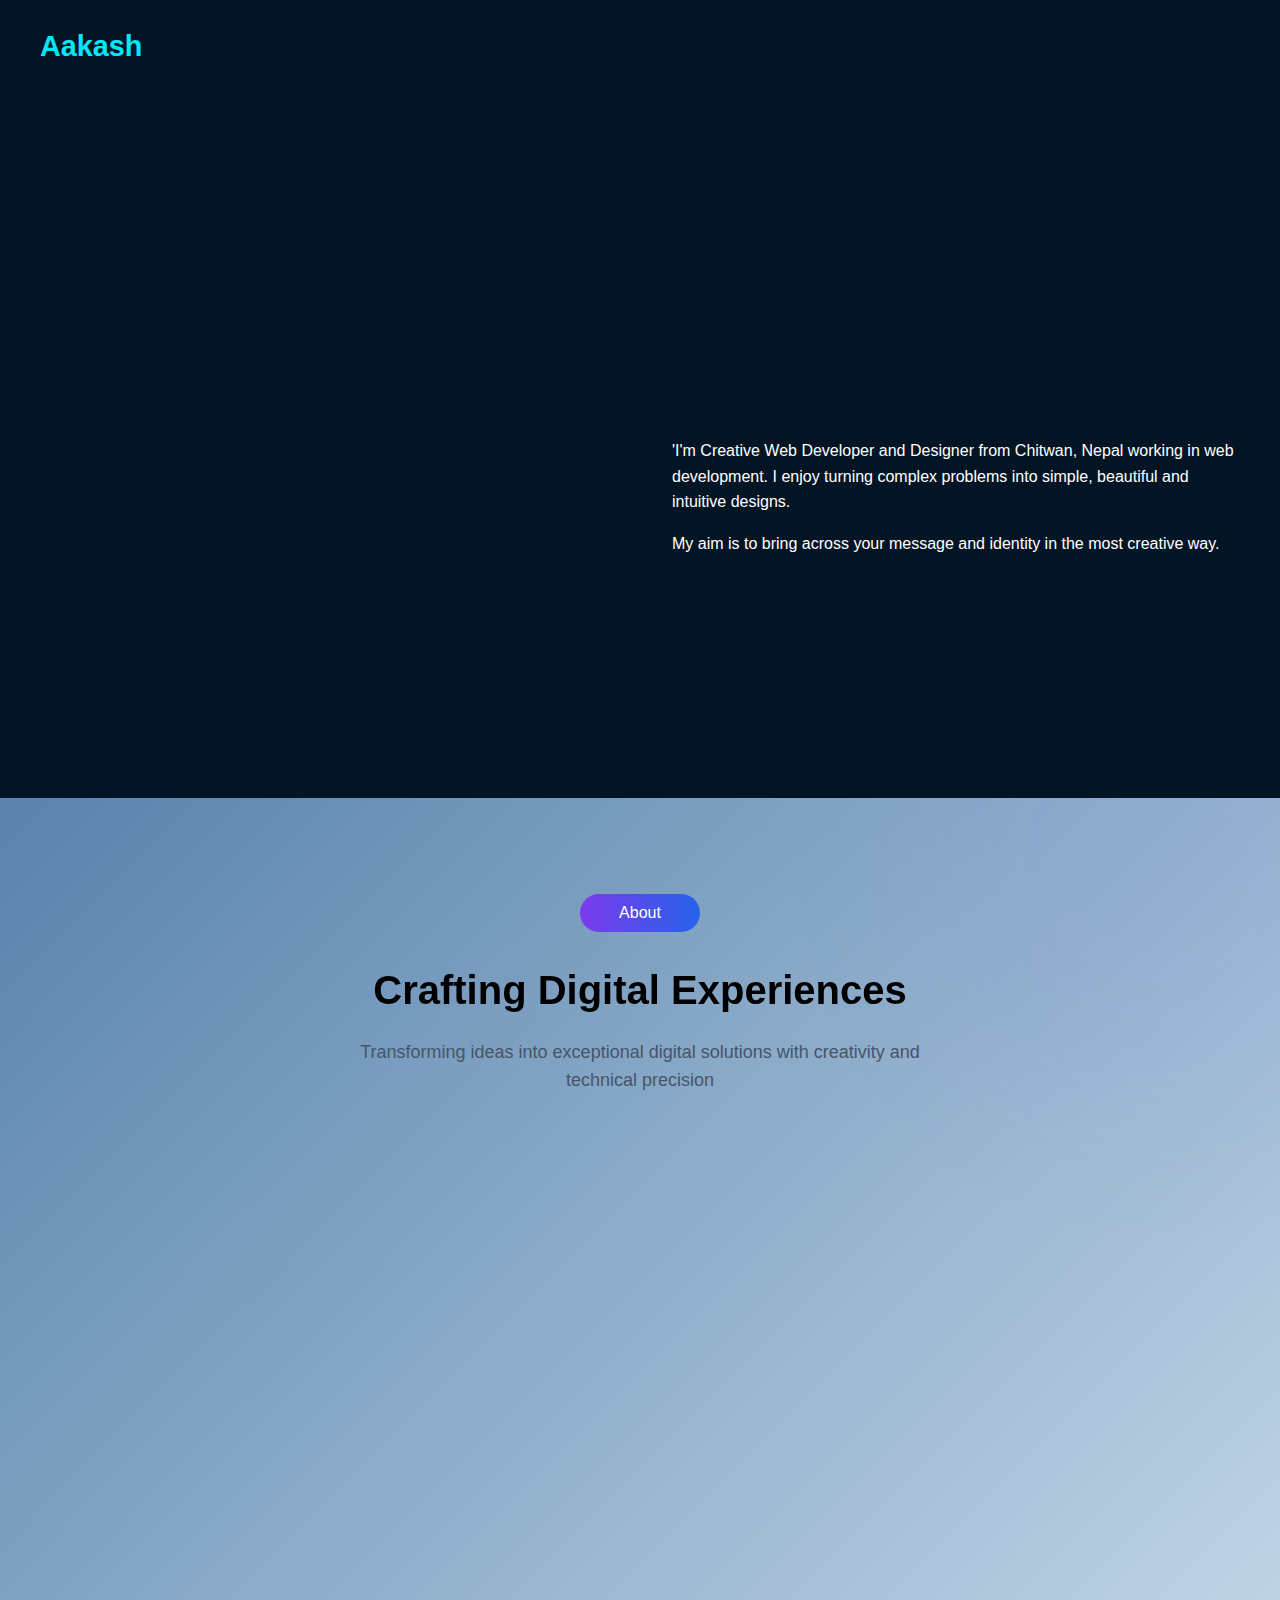
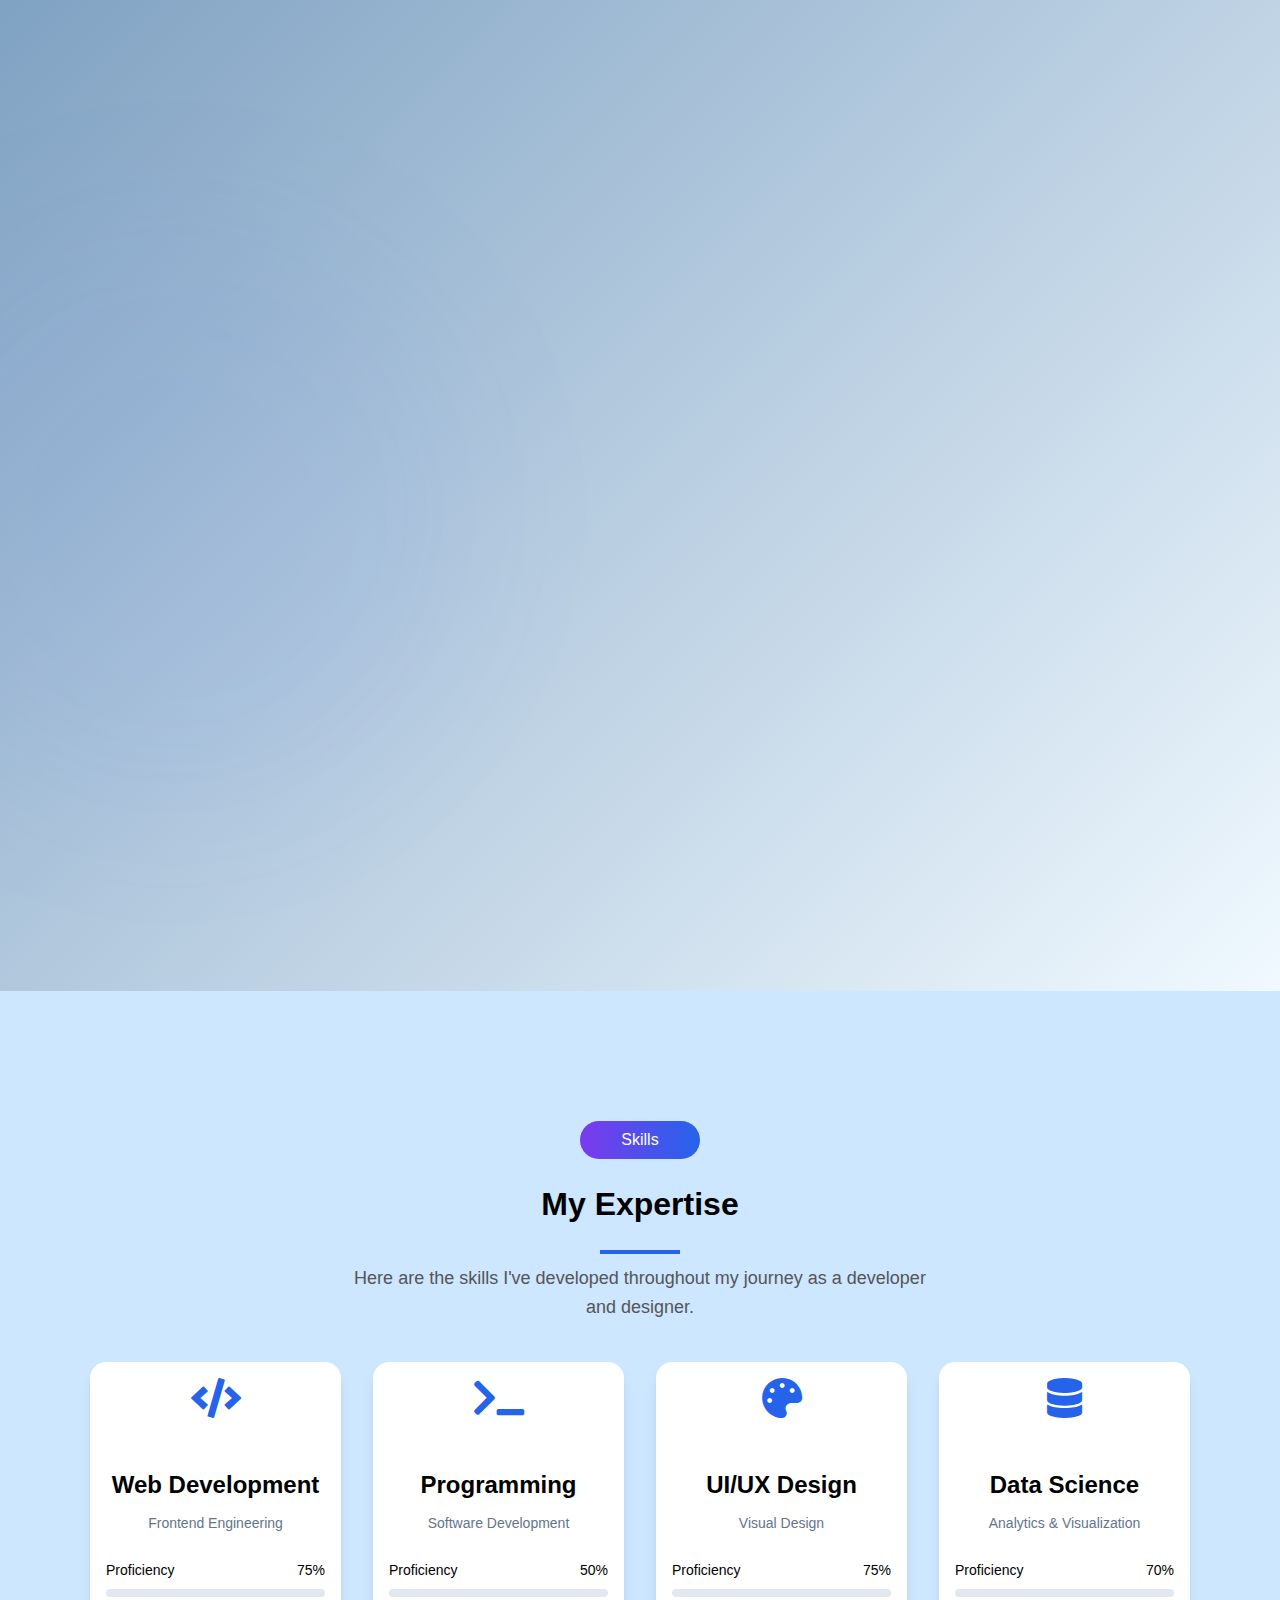
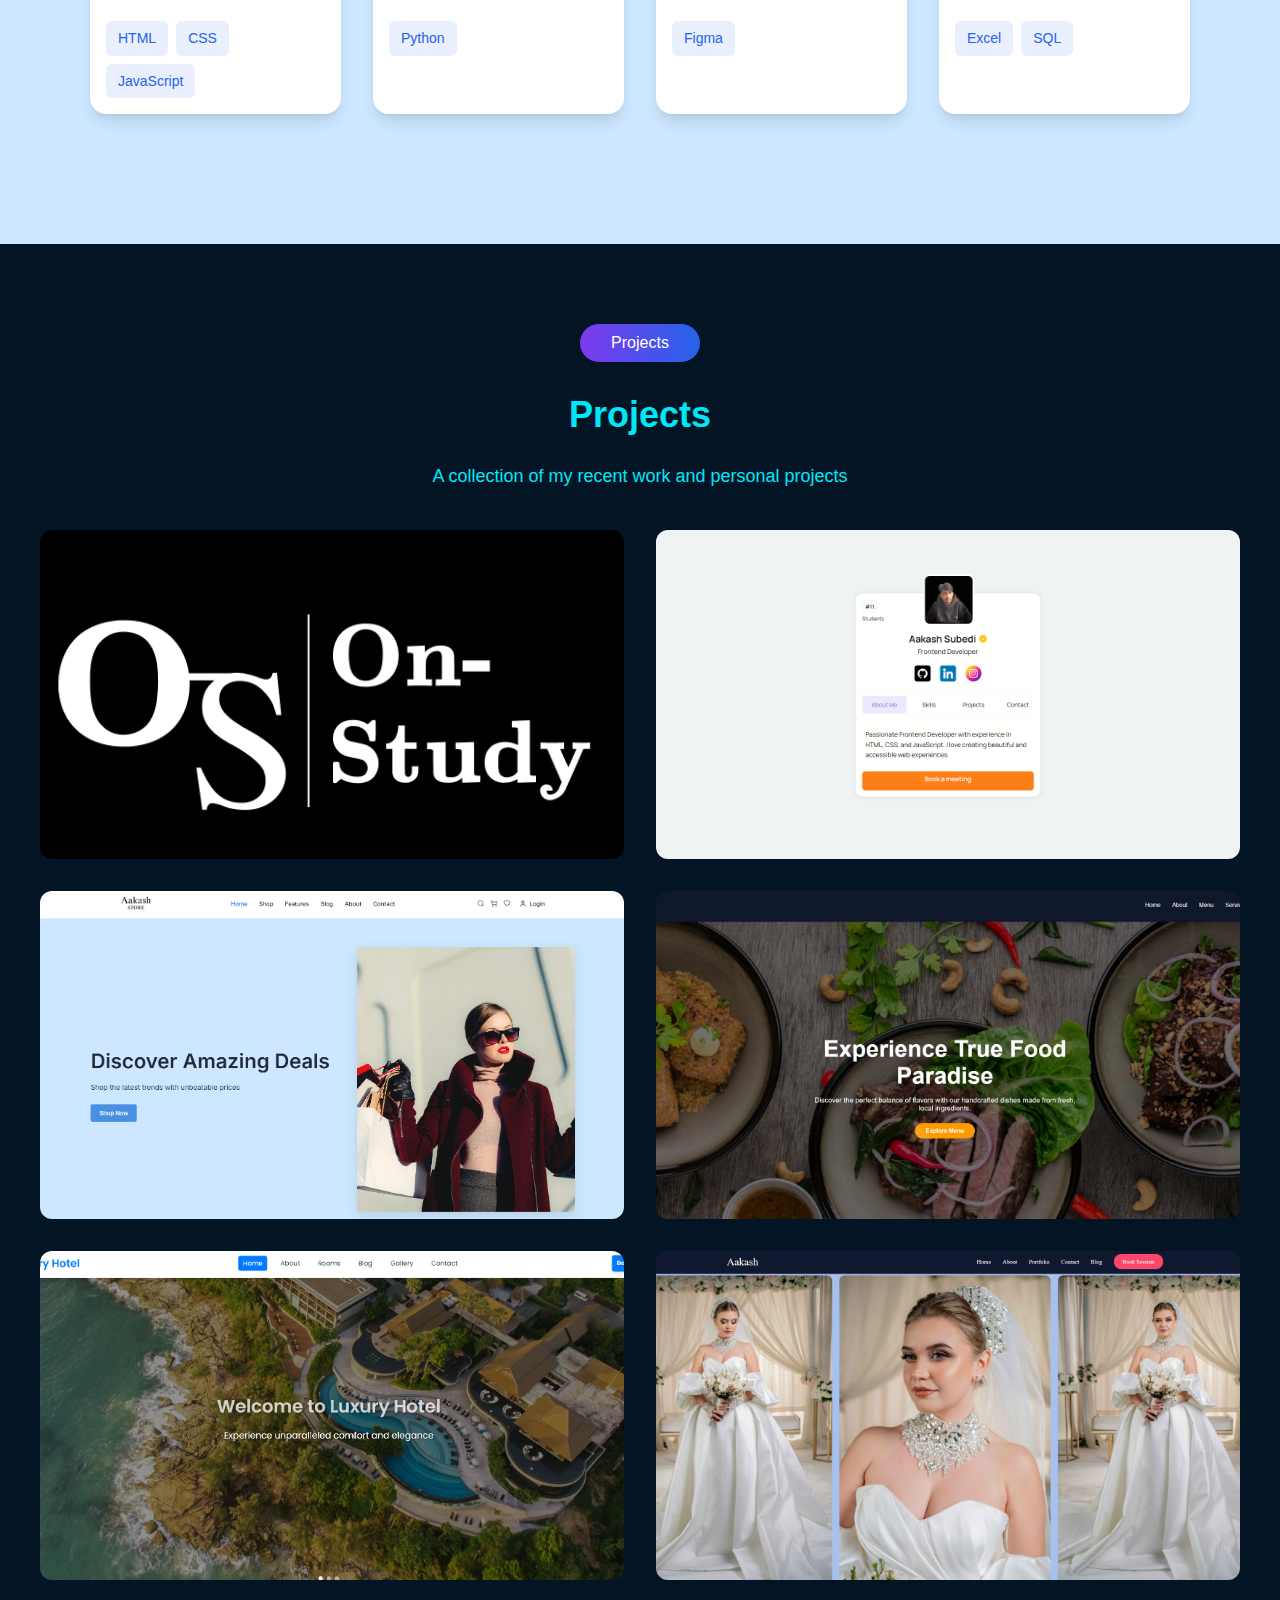
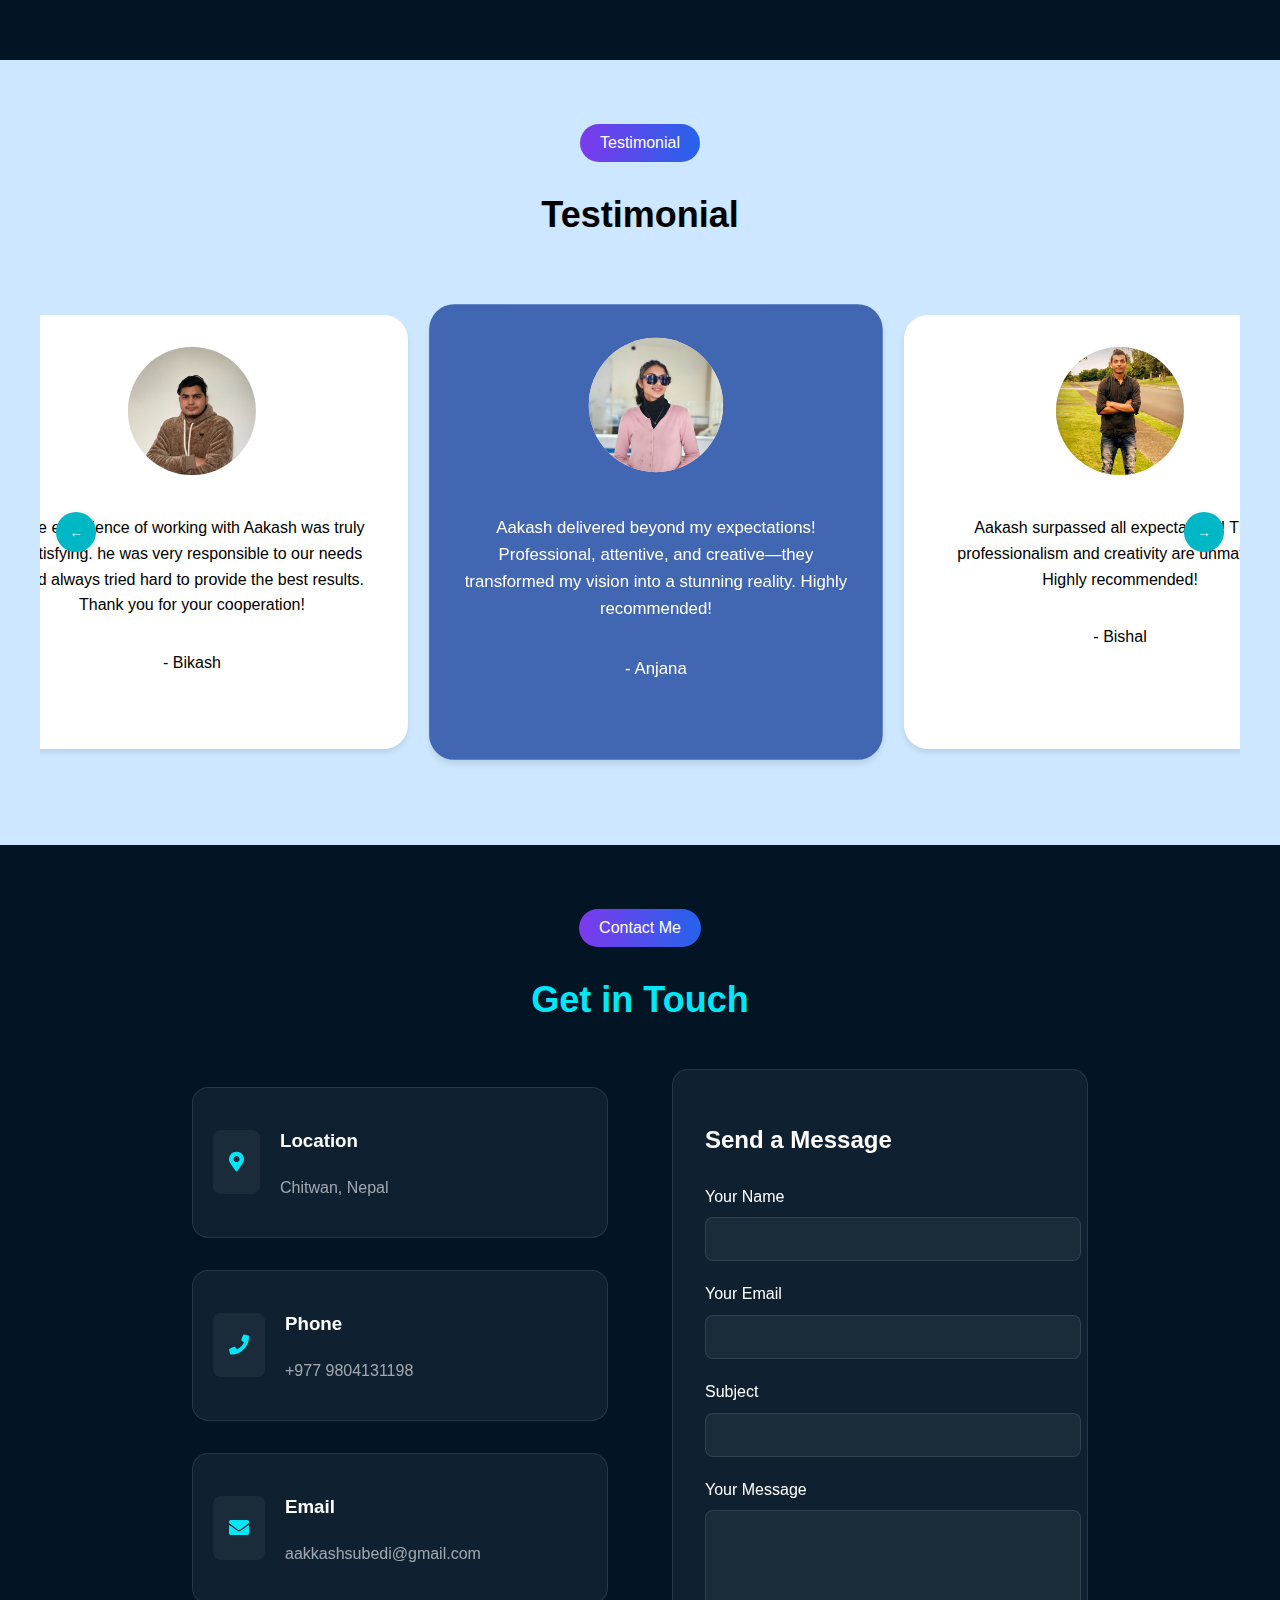
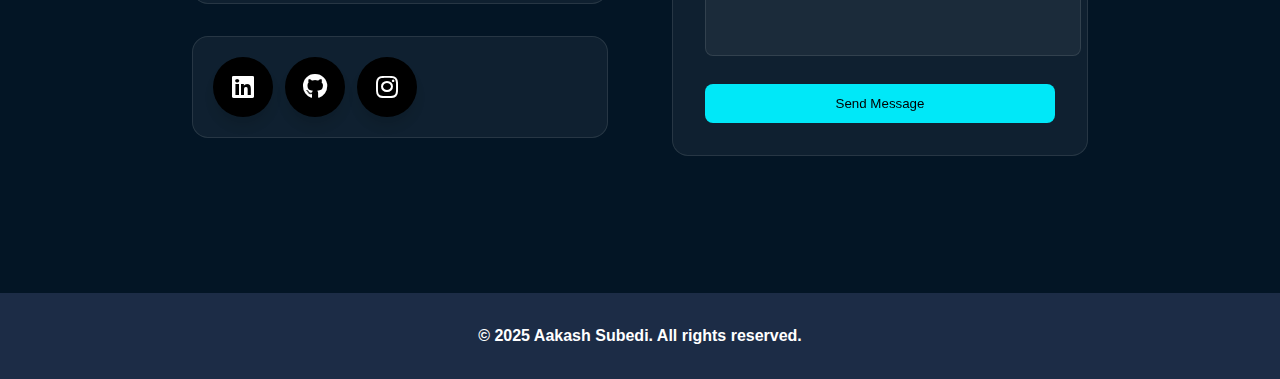
==== commit 225717ec: "update" ====
--- a/index.html
+++ b/index.html
@@ -10,6 +10,8 @@
     <link href="https://cdnjs.cloudflare.com/ajax/libs/font-awesome/5.10.0/css/all.min.css" rel="stylesheet">
     <link href="https://cdn.jsdelivr.net/npm/bootstrap-icons@1.4.1/font/bootstrap-icons.css" rel="stylesheet">
     <link href="https://cdnjs.cloudflare.com/ajax/libs/font-awesome/5.15.3/css/all.min.css" rel="stylesheet" />
+    <script src="https://code.jquery.com/jquery-3.6.4.min.js"></script>
+
 </head>
 
 <body>
@@ -54,9 +56,9 @@
             <div class="detail">
                 <h3>Hi, I'm</h3>
                 <h1><span style="color:#00E8F8;">Aakash Subedi</span></h1>
-                <p class="intro-text">'I'm Creative Web Developer and Designer from Chitwan, Nepal working in web
+                <p class="first-intro-text">'I'm Creative Web Developer and Designer from Chitwan, Nepal working in web
                     development. I enjoy turning complex problems into simple, beautiful and intuitive designs.</p>
-                <p class="intro-text">My aim is to bring across your message and identity in the most creative way.</p>
+                <p class="first-intro-text">My aim is to bring across your message and identity in the most creative way.</p>
                 <div class="social">
                     <a href="https://github.com/aakashsubedi" target="_blank" title="Github"><i
                             class="bi bi-github"></i></a>
@@ -89,7 +91,8 @@
             <div class="abt-header" data-aos="fade-up">
                 <div class="text-center">
                     <button class="abt-button">About</button>
-                </div>                <h2 class="abt-title">Crafting Digital Experiences</h2>
+                </div>                
+                <h2 class="abt-title">Crafting Digital Experiences</h2>
                 <p class="abt-subtitle">Transforming ideas into exceptional digital solutions with creativity and technical precision</p>
             </div>
             
@@ -677,94 +680,72 @@
     <!-- Testimonial end -->
 
     <!-- contactMe -->
+   
     <section class="contact-section" id="contact">
         <div class="text-center">
-            <button class="abt-button" style="margin-top: 100px;">Contact Me</button>
+            <button class="abt-button">Contact Me</button>
         </div>
-        <div class="container">
+        <div class="contact-container">
             <div class="header">
-                <h2><span style="color:#00E8F8;">Get in Touch</span></h2>
-            </div>
-            <div class="content">
+                <h2><span class="accent-text">Get in Touch</span></h2>
+            </div>
+            <div class="contact-content">
                 <div class="contact-info">
-                    <div class="info-card">
+                    <div class="contact-info-card">
                         <div class="icon-wrapper">
-                            <svg fill="none" height="24" stroke="currentColor" stroke-width="2" viewBox="0 0 24 24"
-                                width="24">
-                                <path d="M21 10c0 7-9 13-9 13s-9-6-9-13a9 9 0 0 1 18 0z"></path>
-                                <circle cx="12" cy="10" r="3"></circle>
-                            </svg>
+                            <i class="fas fa-map-marker-alt"></i>
                         </div>
                         <div>
                             <h3>Location</h3>
-                            <p style="color: rgba(255,255,255,0.6)">Chitwan, Nepal</p>
-                        </div>
-                    </div>
-
-                    <div class="info-card">
+                            <p class="muted-text">Chitwan, Nepal</p>
+                        </div>
+                    </div>
+
+                    <div class="contact-info-card">
                         <div class="icon-wrapper">
-                            <svg fill="none" height="24" stroke="currentColor" stroke-width="2" viewBox="0 0 24 24"
-                                width="24">
-                                <path
-                                    d="M22 16.92v3a2 2 0 0 1-2.18 2 19.79 19.79 0 0 1-8.63-3.07 19.5 19.5 0 0 1-6-6 19.79 19.79 0 0 1-3.07-8.67A2 2 0 0 1 4.11 2h3a2 2 0 0 1 2 1.72 12.84 12.84 0 0 0 .7 2.81 2 2 0 0 1-.45 2.11L8.09 9.91a16 16 0 0 0 6 6l1.27-1.27a2 2 0 0 1 2.11-.45 12.84 12.84 0 0 0 2.81.7A2 2 0 0 1 22 16.92z">
-                                </path>
-                            </svg>
+                            <i class="fas fa-phone"></i>
                         </div>
                         <div>
                             <h3>Phone</h3>
-                            <p style="color: rgba(255,255,255,0.6)">+977 9804131198</p>
-                        </div>
-                    </div>
-
-                    <div class="info-card">
+                            <p class="muted-text">+977 9804131198</p>
+                        </div>
+                    </div>
+
+                    <div class="contact-info-card">
                         <div class="icon-wrapper">
-                            <svg fill="none" height="24" stroke="currentColor" stroke-width="2" viewBox="0 0 24 24"
-                                width="24">
-                                <path d="M4 4h16c1.1 0 2 .9 2 2v12c0 1.1-.9 2-2 2H4c-1.1 0-2-.9-2-2V6c0-1.1.9-2 2-2z">
-                                </path>
-                                <polyline points="22,6 12,13 2,6"></polyline>
-                            </svg>
+                            <i class="fas fa-envelope"></i>
                         </div>
                         <div>
                             <h3>Email</h3>
-                            <p style="color: rgba(255,255,255,0.6)">aakkashsubedi@gmail.com</p>
-                        </div>
-                    </div>
-
-
-                    <div class="info-card">
-                        <div class="social-icon-wrapper">
-                            <path d="M4 4h16c1.1 0 2 .9 2 2v12c0 1.1-.9 2-2 2H4c-1.1 0-2-.9-2-2V6c0-1.1.9-2 2-2z">
-                            </path>
-                            <polyline points="22,6 12,13 2,6"></polyline>
-                            </svg>
-                        </div>
-                        <div>
-                            <div class="social-wrapper">
-
-                                <div class="social-button">
-                                    <div class="social-icon">
-                                        <a href="https://www.linkedin.com/in/aakashsubedi" target="_blank"><i
-                                                class="fab fa-linkedin" style="color: white;"></i></a>
-                                    </div>
-                                    <span>Linkedin</span>
-                                </div>
-                                <div class="social-button">
-                                    <div class="social-icon">
-                                        <a href="https://github.com/aakashsubedi" target="_blank"
-                                            title="Aakash Subedi's Github Page"><i class="fab fa-github"
-                                                style="color: white;"></i></a>
-
-                                    </div>
-                                    <span>Github</span>
-                                </div>
-                                <div class="social-button">
-                                    <div class="social-icon">
-                                        <a href="https://www.instagram.com/aakashsubedi_" target="_blank"> <i
-                                                class="fab fa-instagram" style="color: rgb(255, 255, 255);"></i></a>
-                                    </div>
-                                    <span>Instagram</span>
-                                </div>
+                            <p class="muted-text">aakkashsubedi@gmail.com</p>
+                        </div>
+                    </div>
+
+                    <div class="contact-info-card">
+                        <div class="social-wrapper">
+                            <div class="social-button">
+                                <div class="social-icon">
+                                    <a href="https://www.linkedin.com/in/aakashsubedi" target="_blank">
+                                        <i class="fab fa-linkedin"></i>
+                                    </a>
+                                </div>
+                                <span>Linkedin</span>
+                            </div>
+                            <div class="social-button">
+                                <div class="social-icon">
+                                    <a href="https://github.com/aakashsubedi" target="_blank" title="Aakash Subedi's Github Page">
+                                        <i class="fab fa-github"></i>
+                                    </a>
+                                </div>
+                                <span>Github</span>
+                            </div>
+                            <div class="social-button">
+                                <div class="social-icon">
+                                    <a href="https://www.instagram.com/aakashsubedi_" target="_blank">
+                                        <i class="fab fa-instagram"></i>
+                                    </a>
+                                </div>
+                                <span>Instagram</span>
                             </div>
                         </div>
                     </div>
@@ -793,10 +774,6 @@
                     </form>
                 </div>
             </div>
-
-            <!-- Success message -->
-            <div class="success-message">Message sent successfully!</div>
-        </div>
         </div>
     </section>
     <!-- contactMe end -->
@@ -1201,15 +1178,82 @@
 
 
         // contact
-        document.getElementById('contactForm').addEventListener('submit', function (e) {
-            e.preventDefault();
-            const successMessage = document.querySelector('.success-message');
-            successMessage.style.display = 'block';
-            setTimeout(() => {
-                successMessage.style.display = 'none';
-            }, 3000);
-            this.reset();
+
+        document.addEventListener('DOMContentLoaded', function() {
+    const contactForm = document.getElementById('contactForm');
+    
+    contactForm.addEventListener('submit', function(e) {
+        e.preventDefault();
+        
+        // Get form values
+        const name = document.getElementById('name').value;
+        const email = document.getElementById('email').value;
+        const subject = document.getElementById('subject').value;
+        const message = document.getElementById('message').value;
+        
+        // Validate form
+        if (!name || !email || !subject || !message) {
+            Swal.fire({
+                title: 'Error!',
+                text: 'Please fill in all fields',
+                icon: 'error',
+                confirmButtonColor: '#00E8F8'
+            });
+            return;
+        }
+        
+        // Show loading state
+        Swal.fire({
+            title: 'Sending...',
+            text: 'Please wait while we send your message',
+            icon: 'info',
+            showConfirmButton: false,
+            allowOutsideClick: false,
+            didOpen: () => {
+                Swal.showLoading();
+            }
         });
+        
+        // Actual form submission using Fetch API
+        fetch('your-api-endpoint', {
+            method: 'POST',
+            headers: {
+                'Content-Type': 'application/json'
+            },
+            body: JSON.stringify({
+                name,
+                email,
+                subject,
+                message
+            })
+        })
+        .then(response => {
+            if (!response.ok) {
+                throw new Error('Network response was not ok');
+            }
+            return response.json();
+        })
+        .then(data => {
+            Swal.fire({
+                title: 'Success!',
+                text: 'Your message has been sent successfully',
+                icon: 'success',
+                confirmButtonColor: '#00E8F8',
+                confirmButtonText: 'Great!'
+            });
+            contactForm.reset();
+        })
+        .catch(error => {
+            Swal.fire({
+                title: 'Error!',
+                text: 'There was an error sending your message. Please try again.',
+                icon: 'error',
+                confirmButtonColor: '#00E8F8'
+            });
+        });
+    });
+});
+
         // contact ends
 
     </script>
--- a/styles.css
+++ b/styles.css
@@ -430,7 +430,7 @@
     position: relative;
     padding: 6rem 0;
     overflow: hidden;
-    background: linear-gradient(135deg, #f8fafc, #f0f9ff);
+    background: linear-gradient(135deg, #5883ad, #f0f9ff);
 }
 
 .abt-bg-elements {
@@ -477,19 +477,6 @@
     margin-bottom: 4rem;
     animation: fadeIn 1s ease;
 }
-/* 
-.abt-badge {
-    display: inline-block;
-    padding: 0.5rem 1rem;
-    background-color: linear-gradient(to right, #7c3aed, #2563eb);
-    backdrop-filter: blur(4px);
-    border: 1px solid rgba(99, 102, 241, 0.2);
-    color: #4361ee;
-    font-size: 0.875rem;
-    font-weight: 500;
-    border-radius: 9999px;
-    margin-bottom: 1rem;
-} */
 
 .abt-title {
     font-size: 2.5rem;
@@ -784,7 +771,8 @@
 /* Testimonial Section */
 .abt-testimonial-container {
     max-width: 90%;
-    margin-left: 100px;
+    margin-left: 60px;
+    margin-right: 60px;
 }
 
 .abt-testimonial-section {
@@ -1617,103 +1605,142 @@
 /* contactMe */
 .contact-section {
     min-height: 100vh;
-    padding: 0px 200px;
-    background: rgb(3 21 37);
+    padding: 4rem 1rem;
+    background: rgb(3, 21, 37);
+    color: #fff;
+    text-align: center;
+}
+
+@media (min-width: 640px) {
+    .contact-section {
+        padding: 4rem 2rem;
+    }
+}
+
+@media (min-width: 768px) {
+    .contact-section {
+        padding: 4rem 3rem;
+    }
+}
+
+@media (min-width: 1024px) {
+    .contact-section {
+        padding: 4rem 6rem;
+    }
+}
+
+@media (min-width: 1280px) {
+    .contact-section {
+        padding: 4rem 12rem;
+    }
+}
+
+.contact-container {
+    max-width: 1200px;
+    margin: 0 auto;
+}
+
+
+.accent-text {
     color: #00E8F8;
-    text-align: center;
-}
-
-.header {
-    text-align: center;
-    margin-bottom: 4rem;
-    margin-top: 100px;
-}
-
-.header h1 {
-    font-size: 2.5rem;
-    margin-bottom: 1rem;
-}
-
-.header p {
+}
+
+.muted-text {
     color: rgba(255, 255, 255, 0.6);
 }
 
-.content {
+.contact-content {
     display: grid;
     grid-template-columns: 1fr;
-    gap: 4rem;
+    gap: 3rem;
 }
 
 @media (min-width: 1024px) {
-    .content {
+    .contact-content {
         grid-template-columns: 1fr 1fr;
+        gap: 4rem;
     }
 }
 
 .contact-info {
     display: flex;
     flex-direction: column;
-    gap: 2rem;
-    /* Increased gap for better spacing */
+    gap: 1.5rem;
     justify-content: center;
-    /* Ensuring it's centered properly */
-}
-
-.info-card {
+}
+
+@media (min-width: 640px) {
+    .contact-info {
+        gap: 2rem;
+    }
+}
+
+.contact-info-card {
+    background: rgba(255, 255, 255, 0.05);
+    backdrop-filter: blur(10px);
+    border: 1px solid rgba(255, 255, 255, 0.1);
+    border-radius: 1rem;
+    padding: 1.25rem;
+    display: flex;
+    align-items: center;
+    gap: 1.25rem;
+    transition: transform 0.3s ease-in-out;
+    text-align: left;
+}
+
+.contact-info-card:hover {
+    transform: scale(1.05);
+}
+
+.icon-wrapper {
+    background: rgba(255, 255, 255, 0.05);
+    padding: 1rem;
+    border-radius: 0.5rem;
+    color: #00E8F8;
+    font-size: 1.25rem;
+}
+
+.form-container {
     background: rgba(255, 255, 255, 0.05);
     backdrop-filter: blur(10px);
     border: 1px solid rgba(255, 255, 255, 0.1);
     border-radius: 1rem;
     padding: 1.5rem;
-    display: flex;
-    align-items: center;
-    /* Centered icons and text vertically */
-    gap: 1.5rem;
-    transition: transform 0.3s ease-in-out;
-}
-
-.info-card:hover {
-    transform: scale(1.05);
-    /* Slight zoom effect on hover */
-}
-
-.icon-wrapper {
-    background: rgba(255, 255, 255, 0.05);
-    padding: 1rem;
-    /* More padding for the icons */
-    border-radius: 0.5rem;
-}
-
-.form-container {
-    background: rgba(255, 255, 255, 0.05);
-    backdrop-filter: blur(10px);
-    border: 1px solid rgba(255, 255, 255, 0.1);
-    border-radius: 1rem;
-    padding: 2rem;
+}
+
+@media (min-width: 640px) {
+    .form-container {
+        padding: 2rem;
+    }
 }
 
 .form-container h2 {
     font-size: 1.5rem;
     margin-bottom: 1.5rem;
-}
-
-.form-group {
-    display: flex;
-    flex-direction: column;
-    gap: 1.5rem;
-    /* Increased gap between form inputs */
-    margin-bottom: 1.5rem;
+    text-align: center;
+}
+
+@media (min-width: 1024px) {
+    .form-container h2 {
+        text-align: left;
+    }
 }
 
 .input-wrapper {
     position: relative;
+    margin-bottom: 1.25rem;
+    text-align: left;
+}
+
+.input-wrapper label {
+    display: block;
+    margin-bottom: 0.5rem;
 }
 
 input,
 textarea {
-    width: 90%;
-    padding: 1rem;
-    /* Increased padding for better readability */
+    width: 100%;
+    padding: 0.75rem;
     background: rgba(255, 255, 255, 0.05);
     border: 1px solid rgba(255, 255, 255, 0.1);
     border-radius: 0.5rem;
@@ -1734,9 +1761,8 @@
 }
 
 button {
-    width: 90%;
-    padding: 1rem;
-    /* More padding for better clickability */
+    width: 100%;
+    padding: 0.75rem 1rem;
     background: #00E8F8;
     color: black;
     border: none;
@@ -1744,13 +1770,115 @@
     font-weight: 500;
     cursor: pointer;
     transition: opacity 0.3s;
-    margin-top: 10px;
 }
 
 button:hover {
     opacity: 0.8;
 }
 
+
+/* Social buttons */
+.social-wrapper {
+    display: flex;
+    flex-wrap: wrap;
+    justify-content: center;
+    gap: 0.75rem;
+}
+
+.social-button {
+    display: inline-block;
+    height: 60px;
+    width: 60px;
+    overflow: hidden;
+    background: #000000;
+    border-radius: 50px;
+    cursor: pointer;
+    box-shadow: 0px 10px 10px rgba(0, 0, 0, 0.1);
+    transition: all 0.3s ease-out;
+}
+
+.social-button:hover {
+    width: 180px;
+}
+
+.social-button .social-icon {
+    display: inline-block;
+    height: 60px;
+    width: 60px;
+    text-align: center;
+    border-radius: 50px;
+    box-sizing: border-box;
+    line-height: 60px;
+    transition: all 0.3s ease-out;
+}
+
+.social-button:nth-child(1):hover .social-icon {
+    background: #0077B5;
+}
+
+.social-button:nth-child(2):hover .social-icon {
+    background: #333;
+}
+
+.social-button:nth-child(3):hover .social-icon {
+    background: #E1306C;
+}
+
+.social-button .social-icon i {
+    font-size: 25px;
+    line-height: 60px;
+    color: white;
+    transition: all 0.3s ease-out;
+}
+
+.social-button span {
+    font-size: 20px;
+    font-weight: 500;
+    line-height: 60px;
+    margin-left: 10px;
+    transition: all 0.3s ease-out;
+    color: white;
+}
+
+/* Responsive adjustments for small screens */
+@media (max-width: 480px) {
+    .social-button {
+        height: 50px;
+        width: 50px;
+    }
+    
+    .social-button:hover {
+        width: 140px;
+    }
+    
+    .social-button .social-icon {
+        height: 50px;
+        width: 50px;
+        line-height: 50px;
+    }
+    
+    .social-button .social-icon i {
+        font-size: 20px;
+        line-height: 50px;
+    }
+    
+    .social-button span {
+        font-size: 16px;
+        line-height: 50px;
+    }
+    
+    .info-card {
+        padding: 1rem;
+        gap: 1rem;
+    }
+    
+    .icon-wrapper {
+        padding: 0.75rem;
+        font-size: 1rem;
+    }
+}
+
+/* Success message styling */
 .success-message {
     display: none;
     position: fixed;
@@ -1766,113 +1894,16 @@
     box-shadow: 0 10px 30px rgba(0, 0, 0, 0.3);
 }
 
-.social-links {
-    background: rgba(255, 255, 255, 0.05);
-    backdrop-filter: blur(10px);
-    border: 1px solid rgba(255, 255, 255, 0.1);
-    border-radius: 1rem;
-    padding: 1.5rem;
-}
-
-.social-icons {
-    display: flex;
-    gap: 1rem;
-    margin-top: 1rem;
-}
-
-.social-icon {
-    background: rgba(255, 255, 255, 0.05);
-    border-radius: 9999px;
-    transition: background 0.3s;
-}
-
-.social-wrapper .social-button {
-    display: inline-block;
-    height: 60px;
-    width: 60px;
-    float: left;
-    margin: 0 5px;
-    overflow: hidden;
-    background: #000000;
-    border-radius: 50px;
-    cursor: pointer;
-    box-shadow: 0px 10px 10px rgba(0, 0, 0, 0.1);
-    transition: all 0.3s ease-out;
-}
-
-.social-wrapper .social-button:hover {
-    width: 200px;
-}
-
-.social-wrapper .social-button .social-icon {
-    display: inline-block;
-    height: 60px;
-    width: 60px;
-    text-align: center;
-    border-radius: 50px;
-    box-sizing: border-box;
-    line-height: 60px;
-    transition: all 0.3s ease-out;
-}
-
-.social-wrapper .social-button:nth-child(1):hover .social-icon {
-    background: #4267B2;
-}
-
-.social-wrapper .social-button:nth-child(2):hover .social-icon {
-    background: #fffafa15;
-}
-
-.social-wrapper .social-button:nth-child(3):hover .social-icon {
-    background: #E1306C;
-}
-
-.social-wrapper .social-button:nth-child(4):hover .social-icon {
-    background: #333;
-}
-
-.social-wrapper .social-button:nth-child(5):hover .social-icon {
-    background: #ff0000;
-}
-
-.social-wrapper .social-button .social-icon i {
-    font-size: 25px;
-    line-height: 60px;
-    transition: all 0.3s ease-out;
-}
-
-.social-wrapper .social-button:hover .social-icon i {
-    color: #fff;
-}
-
-.social-wrapper .social-button span {
-    font-size: 20px;
-    font-weight: 500;
-    line-height: 60px;
-    margin-left: 10px;
-    transition: all 0.3s ease-out;
-}
-
-.social-wrapper .social-button:nth-child(1) span {
-    color: #4267B2;
-}
-
-.social-wrapper .social-button:nth-child(2) span {
-    color: #ffffff;
-}
-
-.social-wrapper .social-button:nth-child(3) span {
-    color: #E1306C;
-}
-
-.social-wrapper .social-button:nth-child(4) span {
-    color: #333;
-}
-
-.social-wrapper .social-button:nth-child(5) span {
-    color: #ff0000;
-}
-
+@keyframes fadeIn {
+    from {
+        opacity: 0;
+        transform: translate(-50%, -60%);
+    }
+    to {
+        opacity: 1;
+        transform: translate(-50%, -50%);
+    }
+}
 
 
 
